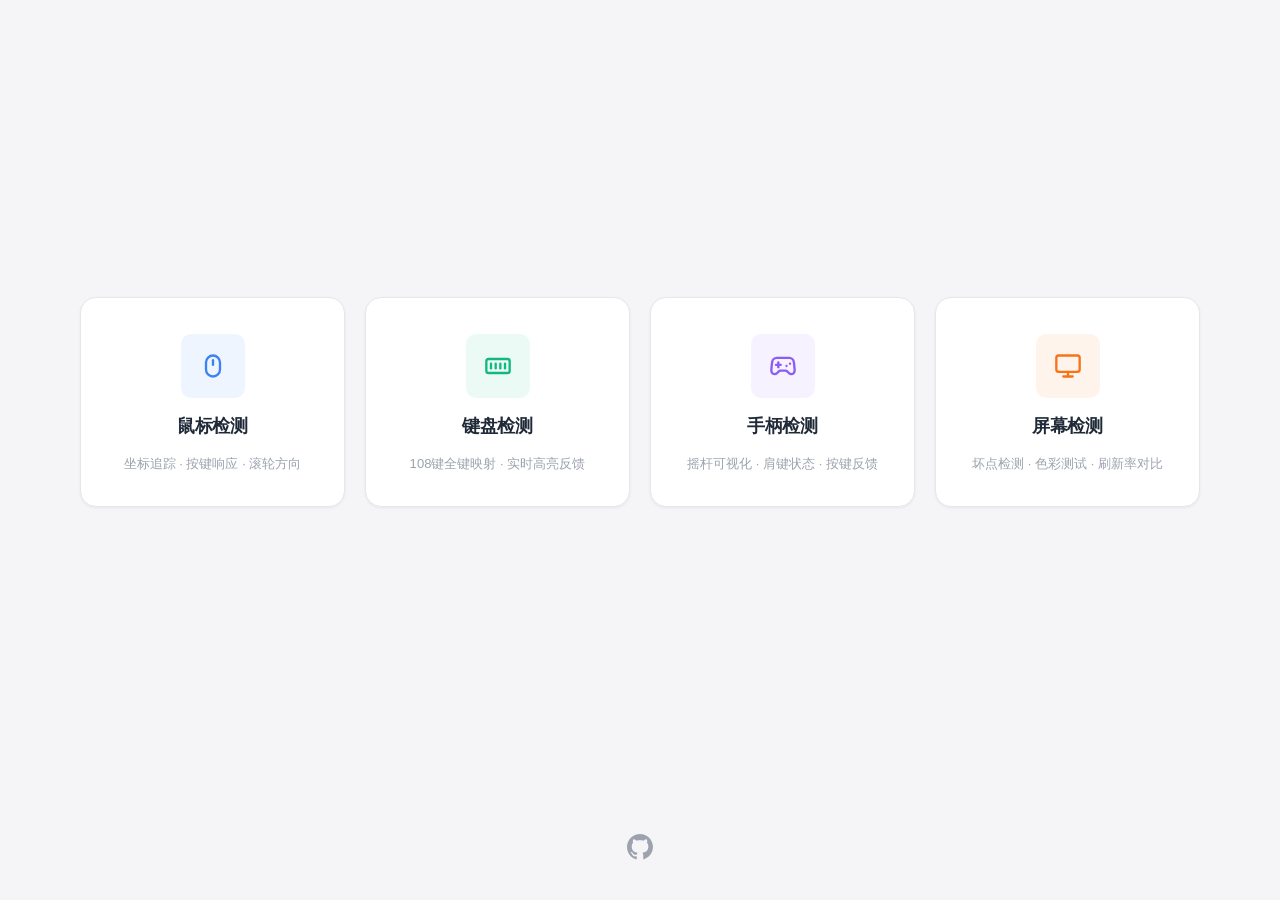
==== index.html @ c533ea82 "Rename monitoring-station.html to index.html" ====
<!DOCTYPE html>
<html lang="zh-CN">
<head>
<meta charset="UTF-8">
<meta name="viewport" content="width=device-width, initial-scale=1.0">
<title>硬件监测</title>
<style>
/* ================================================================
   CSS 变量 — 白色简约（默认）/ 暗色（夜间自动切换）
   ================================================================ */
:root {
  --bg:            #f5f5f7;
  --bg-elevated:   #ffffff;
  --bg-card:       #ffffff;
  --bg-hover:      #f0f0f3;
  --bg-input:      #f8f9fa;
  --border:        #e5e7eb;
  --border-light:  #e5e7eb;
  --text:          #1f2937;
  --text-secondary:#6b7280;
  --text-muted:    #9ca3af;
  --accent:        #3b82f6;
  --accent-hover:  #2563eb;
  --accent-subtle: rgba(59,130,246,0.08);
  --green:         #10b981;
  --green-subtle:  rgba(16,185,129,0.08);
  --red:           #ef4444;
  --red-subtle:    rgba(239,68,68,0.08);
  --yellow:        #f59e0b;
  --yellow-subtle: rgba(245,158,11,0.08);
  --orange:        #f97316;
  --orange-subtle: rgba(249,115,22,0.08);
  --purple:        #8b5cf6;
  --purple-subtle: rgba(139,92,246,0.08);
  --cyan:          #06b6d4;
  --cyan-subtle:   rgba(6,182,212,0.08);
  --shadow-sm:     0 1px 3px rgba(0,0,0,.06);
  --shadow:        0 4px 24px rgba(0,0,0,.06);
  --shadow-lg:     0 12px 40px rgba(0,0,0,.08);
  --radius:        16px;
  --radius-sm:     10px;
  --radius-xs:     6px;
  --transition:    0.2s cubic-bezier(0.4,0,0.2,1);
  --max-w:         1120px;
}

/* 夜间自动切换 */
@media (prefers-color-scheme: dark) {
  :root {
    --bg:            #0f1117;
    --bg-elevated:   #1a1d27;
    --bg-card:       #1e2130;
    --bg-hover:      #252a38;
    --bg-input:      #161822;
    --border:        #2a2d3a;
    --border-light:  #353849;
    --text:          #e8eaed;
    --text-secondary:#9aa0b0;
    --text-muted:    #6b7084;
    --accent:        #6c8cff;
    --accent-hover:  #8ba3ff;
    --accent-subtle: rgba(108,140,255,0.12);
    --green:         #34d399;
    --green-subtle:  rgba(52,211,153,0.12);
    --red:           #f87171;
    --red-subtle:    rgba(248,113,113,0.12);
    --yellow:        #fbbf24;
    --yellow-subtle: rgba(251,191,36,0.12);
    --orange:        #fb923c;
    --orange-subtle: rgba(251,146,60,0.12);
    --purple:        #a78bfa;
    --purple-subtle: rgba(167,139,250,0.12);
    --cyan:          #22d3ee;
    --cyan-subtle:   rgba(34,211,238,0.12);
    --shadow-sm:     0 1px 3px rgba(0,0,0,.3);
    --shadow:        0 4px 24px rgba(0,0,0,.4);
    --shadow-lg:     0 12px 40px rgba(0,0,0,.5);
  }
}

/* ================================================================
   基础重置
   ================================================================ */
*,*::before,*::after{box-sizing:border-box;margin:0;padding:0}
html{font-size:16px;-webkit-font-smoothing:antialiased}
body{
  font-family:-apple-system,BlinkMacSystemFont,"Segoe UI","PingFang SC","Microsoft YaHei","Helvetica Neue",sans-serif;
  background:var(--bg);color:var(--text);min-height:100vh;line-height:1.6;
}
body.no-scroll{overflow:hidden}

/* ================================================================
   页面容器
   ================================================================ */
.page{display:none;min-height:100vh;animation:fadeSlideIn .35s ease}
.page.active{display:flex;flex-direction:column}
@keyframes fadeSlideIn{from{opacity:0;transform:translateY(12px)}to{opacity:1;transform:translateY(0)}}
@keyframes pulse{0%,100%{opacity:1}50%{opacity:.5}}
@keyframes keyGlow{
  0%,100%{box-shadow:0 0 6px var(--accent-subtle),0 0 16px rgba(59,130,246,.15)}
  50%{box-shadow:0 0 12px var(--accent),0 0 28px rgba(59,130,246,.3)}
}

/* ================================================================
   导航栏
   ================================================================ */
.nav-bar{
  display:flex;align-items:center;gap:14px;padding:14px 24px;
  border-bottom:1px solid var(--border);background:var(--bg-elevated);
  position:sticky;top:0;z-index:100;backdrop-filter:blur(12px);
}
.nav-bar .back-btn{
  display:flex;align-items:center;gap:6px;
  background:var(--bg-input);color:var(--text-secondary);
  border:1px solid var(--border);padding:7px 14px;border-radius:var(--radius-xs);
  cursor:pointer;font-size:.84rem;transition:all var(--transition);font-family:inherit;
}
.nav-bar .back-btn:hover{background:var(--bg-hover);color:var(--text);border-color:var(--text-muted)}
.nav-bar .back-btn svg{width:16px;height:16px}
.nav-bar .page-title{font-size:1.05rem;font-weight:600;color:var(--text)}
.nav-bar .nav-status{margin-left:auto;font-size:.78rem;color:var(--text-muted);display:flex;align-items:center;gap:8px}
.nav-bar .status-dot{width:7px;height:7px;border-radius:50%;background:var(--green)}
.nav-bar .status-dot.idle{background:var(--text-muted)}
.nav-bar .status-dot.active-dot{background:var(--green);animation:pulse 1.5s infinite}

/* ================================================================
   主页 — 极简卡片网格
   ================================================================ */
.home-container{
  flex:1;display:flex;align-items:center;justify-content:center;
  padding:48px 24px;
}
.card-grid{
  display:grid;grid-template-columns:repeat(auto-fit,minmax(240px,1fr));
  gap:20px;width:100%;max-width:var(--max-w);
}
.detection-card{
  display:flex;flex-direction:column;align-items:center;gap:16px;
  background:var(--bg-card);border:1px solid var(--border);
  border-radius:var(--radius);padding:36px 28px 32px;cursor:pointer;
  transition:all var(--transition);text-align:center;
  color:var(--text);font-family:inherit;
  box-shadow:var(--shadow-sm);
}
.detection-card:hover{
  background:var(--bg-hover);border-color:var(--text-muted);
  transform:translateY(-4px);box-shadow:var(--shadow-lg);
}
.detection-card .card-icon-wrap{
  width:64px;height:64px;border-radius:var(--radius-sm);
  display:flex;align-items:center;justify-content:center;
  transition:transform var(--transition);
}
.detection-card:hover .card-icon-wrap{transform:scale(1.06)}
.card-icon-wrap.mouse{background:var(--accent-subtle);color:var(--accent)}
.card-icon-wrap.keyboard{background:var(--green-subtle);color:var(--green)}
.card-icon-wrap.gamepad{background:var(--purple-subtle);color:var(--purple)}
.card-icon-wrap.screen{background:var(--orange-subtle);color:var(--orange)}
.card-icon-wrap svg{width:28px;height:28px}
.detection-card .card-title{font-size:1.1rem;font-weight:650;letter-spacing:-.3px}
.detection-card .card-desc{font-size:.82rem;color:var(--text-muted);line-height:1.5;max-width:200px}

/* ================================================================
   子页面通用
   ================================================================ */
.sub-content{flex:1;padding:32px 24px;max-width:var(--max-w);margin:0 auto;width:100%}
.section-title{
  font-size:.78rem;font-weight:650;text-transform:uppercase;letter-spacing:1.2px;
  color:var(--text-muted);margin-bottom:14px;
}

/* 面板 */
.panel-grid{display:grid;grid-template-columns:repeat(auto-fit,minmax(280px,1fr));gap:16px;margin-bottom:20px}
.panel{
  background:var(--bg-card);border:1px solid var(--border);
  border-radius:var(--radius);padding:20px 22px;
  box-shadow:var(--shadow-sm);
}
.panel h3{font-size:.84rem;font-weight:600;color:var(--text-secondary);margin-bottom:12px}
.panel .metric{display:flex;justify-content:space-between;align-items:center;padding:7px 0;border-bottom:1px solid var(--border)}
.panel .metric:last-child{border-bottom:none}
.panel .metric-label{font-size:.8rem;color:var(--text-muted)}
.panel .metric-value{font-size:.88rem;font-weight:600;font-variant-numeric:tabular-nums;color:var(--text)}

/* 指示灯 */
.indicator-row{display:flex;gap:8px;flex-wrap:wrap}
.indicator{
  display:flex;align-items:center;gap:8px;padding:9px 14px;border-radius:var(--radius-xs);
  background:var(--bg-input);border:1px solid var(--border);
  font-size:.8rem;color:var(--text-muted);transition:all var(--transition);min-width:90px;
}
.indicator.active{border-color:var(--green);color:var(--green);background:var(--green-subtle)}
.indicator .indicator-dot{width:8px;height:8px;border-radius:50%;background:var(--text-muted);transition:background var(--transition)}
.indicator.active .indicator-dot{background:var(--green)}

/* ================================================================
   鼠标检测
   ================================================================ */
.mouse-track-zone{
  position:relative;width:100%;height:300px;background:var(--bg-input);
  border:2px dashed var(--border);border-radius:var(--radius);overflow:hidden;
  margin-bottom:20px;cursor:crosshair;
}
.mouse-track-zone .crosshair-h{position:absolute;left:0;right:0;height:1px;background:rgba(59,130,246,.4);pointer-events:none}
.mouse-track-zone .crosshair-v{position:absolute;top:0;bottom:0;width:1px;background:rgba(59,130,246,.4);pointer-events:none}
.mouse-track-zone .coord-tip{
  position:absolute;pointer-events:none;background:var(--bg-card);
  border:1px solid var(--border);border-radius:var(--radius-xs);
  padding:4px 10px;font-size:.74rem;color:var(--text-secondary);
  transform:translate(12px,12px);white-space:nowrap;
}
.mouse-track-zone .track-hint{
  position:absolute;top:50%;left:50%;transform:translate(-50%,-50%);
  color:var(--text-muted);font-size:.85rem;pointer-events:none;
}
.click-ripple{
  position:absolute;pointer-events:none;width:20px;height:20px;border-radius:50%;
  border:2px solid var(--accent);transform:translate(-50%,-50%);
  animation:rippleOut .6s ease-out forwards;
}
@keyframes rippleOut{to{width:80px;height:80px;opacity:0}}

/* ================================================================
   键盘检测 — 108 键全键盘（三区布局）
   ================================================================ */
.keyboard-wrap{
  background:var(--bg-card);border:1px solid var(--border);border-radius:var(--radius);
  padding:16px 14px 18px;overflow-x:auto;
  box-shadow:var(--shadow-sm);
}
/* 功能键行（横跨全部区域） */
.kb-func-row{display:flex;gap:10px;margin-bottom:6px;justify-content:center}
.kb-func-main{display:flex;gap:4px}
.kb-func-nav{display:flex;gap:4px}
/* 主体三区 */
.kb-body{display:flex;gap:10px;justify-content:center;align-items:flex-start;flex-wrap:nowrap}
.kb-main{display:flex;flex-direction:column;gap:4px}
.kb-nav{display:flex;flex-direction:column;gap:4px}
.kb-nav-row{display:flex;gap:4px}
.kb-numpad{display:grid;grid-template-columns:repeat(4,38px);grid-template-rows:repeat(5,38px);gap:4px}
/* 按键 */
.key-row{display:flex;gap:4px;flex-wrap:nowrap}
.key-key{
  height:38px;min-width:38px;padding:0 3px;
  display:flex;align-items:center;justify-content:center;
  background:var(--bg-input);border:1px solid var(--border);
  border-radius:5px;font-size:.68rem;color:var(--text-secondary);
  font-family:"SF Mono","Consolas","Menlo",monospace;
  transition:all .06s ease;user-select:none;flex-shrink:0;white-space:nowrap;
}
.kb-numpad .key-key{width:38px;min-width:38px}
.key-key.pressed{
  background:var(--accent);color:#fff;border-color:var(--accent-hover);
  transform:scale(.92);z-index:2;position:relative;
  animation:keyGlow .6s ease-in-out infinite;
}
.key-key.w15{min-width:55px}.key-key.w175{min-width:70px}
.key-key.w2{min-width:80px}.key-key.w225{min-width:90px}
.key-key.w275{min-width:110px}.key-key.w6{min-width:240px}.key-key.w625{min-width:250px}
.key-key.fn-key{opacity:.7;font-size:.62rem}
.key-key.spacer{background:transparent;border:none;min-width:24px}
.key-gap{width:24px;flex-shrink:0}

.key-info-panel{display:flex;gap:20px;flex-wrap:wrap;margin-top:16px}
.key-history{
  flex:1;min-width:280px;max-height:200px;overflow-y:auto;
  background:var(--bg-card);border:1px solid var(--border);
  border-radius:var(--radius);padding:12px 16px;box-shadow:var(--shadow-sm);
}
.key-history-item{display:flex;gap:14px;padding:4px 0;font-size:.76rem;font-family:"SF Mono","Consolas",monospace;border-bottom:1px solid var(--border)}
.key-history-item .kh-key{color:var(--accent);min-width:50px;font-weight:600}
.key-history-item .kh-code{color:var(--text-muted);min-width:90px}
.key-history-item .kh-event{min-width:30px;font-weight:600}
.key-history-item .kh-event.down-kh{color:var(--green)}
.key-history-item .kh-event.up-kh{color:var(--red)}
.key-history-empty{color:var(--text-muted);font-size:.8rem;padding:8px 0}

/* ================================================================
   手柄检测
   ================================================================ */
.gamepad-visual-wrap{
  position:relative;width:100%;max-width:560px;margin:0 auto;padding:10px 0;
}
.gamepad-visual-wrap svg{width:100%;height:auto;display:block}
.joystick-line{stroke-linecap:round;transition:all .03s linear}

.shoulder-rect{
  rx:6;transition:all .08s ease;
}
.gamepad-btn-grid{
  display:grid;grid-template-columns:repeat(4,1fr);gap:8px;max-width:420px;
}
.gbtn{
  display:flex;flex-direction:column;align-items:center;gap:4px;
  padding:9px 6px;background:var(--bg-input);border:1px solid var(--border);
  border-radius:var(--radius-xs);font-size:.7rem;color:var(--text-muted);
  transition:all var(--transition);
}
.gbtn.pressed{border-color:var(--accent);color:var(--accent);background:var(--accent-subtle)}
.gbtn .gbtn-val{font-size:.66rem;font-family:monospace;color:var(--text-secondary)}
.axis-bar{height:5px;background:var(--border);border-radius:3px;overflow:hidden;margin-top:4px}
.axis-fill{height:100%;background:var(--accent);border-radius:3px;transition:width .05s linear}

/* ================================================================
   屏幕检测
   ================================================================ */
.color-test-area{
  width:100%;height:260px;border-radius:var(--radius);border:1px solid var(--border);
  cursor:pointer;display:flex;align-items:center;justify-content:center;
  font-size:.95rem;color:rgba(128,128,128,.5);font-weight:600;
  transition:background-color .3s ease;margin-bottom:14px;
}
.color-palette{display:flex;gap:8px;flex-wrap:wrap;margin-bottom:20px}
.color-swatch{
  width:44px;height:44px;border-radius:var(--radius-xs);border:2px solid transparent;
  cursor:pointer;transition:all var(--transition);
}
.color-swatch:hover{border-color:var(--text);transform:scale(1.12)}
.color-swatch.active{border-color:var(--accent);box-shadow:0 0 14px rgba(59,130,246,.3)}

.screen-actions{display:flex;gap:10px;flex-wrap:wrap;margin-bottom:20px}
.btn{
  display:inline-flex;align-items:center;gap:6px;padding:9px 18px;
  border-radius:var(--radius-xs);font-size:.84rem;font-weight:500;cursor:pointer;
  border:1px solid var(--border);background:var(--bg-card);color:var(--text-secondary);
  transition:all var(--transition);font-family:inherit;box-shadow:var(--shadow-sm);
}
.btn:hover{background:var(--bg-hover);color:var(--text);border-color:var(--text-muted)}
.btn.primary{background:var(--accent);color:#fff;border-color:var(--accent)}
.btn.primary:hover{background:var(--accent-hover);border-color:var(--accent-hover)}

/* 全屏颜色测试遮罩 */
.fullscreen-overlay{
  display:none;position:fixed;inset:0;z-index:9999;cursor:pointer;
  transition:background-color .3s ease;
}
.fullscreen-overlay.show{display:block}
.fullscreen-overlay .fs-hint{
  position:absolute;bottom:60px;left:50%;transform:translateX(-50%);
  color:rgba(255,255,255,.45);font-size:.85rem;text-align:center;pointer-events:none;
}
.fullscreen-overlay .fs-close{
  position:absolute;top:20px;right:20px;background:rgba(255,255,255,.1);
  border:none;color:rgba(255,255,255,.6);padding:8px 16px;
  border-radius:var(--radius-xs);cursor:pointer;font-size:.82rem;transition:all var(--transition);font-family:inherit;
}
.fullscreen-overlay .fs-close:hover{background:rgba(255,255,255,.2);color:rgba(255,255,255,.9)}

/* 刷新率对比动画 — testufo 风格 */
.refresh-grid{display:grid;grid-template-columns:repeat(auto-fit,minmax(300px,1fr));gap:16px;margin-bottom:20px}
.refresh-card{
  background:var(--bg-card);border:1px solid var(--border);
  border-radius:var(--radius);overflow:hidden;box-shadow:var(--shadow-sm);
}
.refresh-card .rc-header{
  padding:11px 16px;font-size:.8rem;font-weight:600;color:var(--text-secondary);
  border-bottom:1px solid var(--border);display:flex;justify-content:space-between;align-items:center;
}
.refresh-card .rc-badge{font-size:.68rem;padding:2px 8px;border-radius:99px;font-weight:500}
.rc-badge.bad{background:var(--red-subtle);color:var(--red)}
.rc-badge.ok{background:var(--yellow-subtle);color:var(--yellow)}
.rc-badge.good{background:var(--green-subtle);color:var(--green)}
.refresh-card canvas{display:block;width:100%;height:180px;background:#1a1a2e}

/* 主页页脚 */
.home-footer{
  padding:24px 24px 32px;text-align:center;
}
.github-link{
  display:inline-flex;align-items:center;justify-content:center;
  width:40px;height:40px;border-radius:50%;
  color:var(--text-muted);transition:all var(--transition);
  text-decoration:none;
}
.github-link:hover{color:var(--text);transform:scale(1.1)}
.github-link svg{width:26px;height:26px}

/* ================================================================
   响应式
   ================================================================ */
@media(max-width:900px){
  .card-grid{grid-template-columns:repeat(2,1fr);gap:14px}
  .detection-card{padding:28px 20px 24px}
  .key-key{height:32px;min-width:30px;font-size:.6rem;padding:0 2px}
  .key-key.w15{min-width:42px}.key-key.w175{min-width:52px}
  .key-key.w2{min-width:60px}.key-key.w225{min-width:68px}
  .key-key.w275{min-width:80px}.key-key.w6{min-width:160px}.key-key.w625{min-width:168px}
  .keyboard-wrap{padding:10px 6px}
  .kb-numpad{grid-template-columns:repeat(4,30px);grid-template-rows:repeat(5,32px)}
  .kb-numpad .key-key{width:30px;min-width:30px;height:32px}
  .kb-body{gap:6px}.kb-func-row{gap:6px}
}
@media(max-width:600px){
  .card-grid{grid-template-columns:1fr;max-width:360px}
  .home-container{padding:32px 16px}
  .nav-bar{padding:10px 14px}
  .sub-content{padding:20px 14px}
  .panel-grid{grid-template-columns:1fr}
  .mouse-track-zone{height:200px}
  .color-test-area{height:180px}
  .key-key{height:28px;min-width:26px;font-size:.55rem}
  .key-key.w6{min-width:120px}.key-key.w275{min-width:60px}.key-key.w625{min-width:126px}
  .key-gap{width:12px}
  .kb-numpad{grid-template-columns:repeat(4,26px);grid-template-rows:repeat(5,28px)}
  .kb-numpad .key-key{width:26px;min-width:26px;height:28px}
  .gamepad-btn-grid{grid-template-columns:repeat(3,1fr)}
  .refresh-grid{grid-template-columns:1fr}
  .indicator-row{flex-direction:column}
  .screen-actions{flex-direction:column}
  .btn{justify-content:center}
}
</style>
</head>
<body>

<!-- ==================== 主页 ==================== -->
<div id="home-page" class="page active">
  <div class="home-container">
    <div class="card-grid">
      <button class="detection-card" onclick="navigateTo('mouse')">
        <div class="card-icon-wrap mouse">
          <svg viewBox="0 0 24 24" fill="none" stroke="currentColor" stroke-width="2" stroke-linecap="round" stroke-linejoin="round">
            <rect x="6" y="3" width="12" height="18" rx="6"/><line x1="12" y1="7" x2="12" y2="11"/>
          </svg>
        </div>
        <div class="card-title">鼠标检测</div>
        <div class="card-desc">坐标追踪 · 按键响应 · 滚轮方向</div>
      </button>

      <button class="detection-card" onclick="navigateTo('keyboard')">
        <div class="card-icon-wrap keyboard">
          <svg viewBox="0 0 24 24" fill="none" stroke="currentColor" stroke-width="2" stroke-linecap="round" stroke-linejoin="round">
            <rect x="2" y="6" width="20" height="12" rx="2"/>
            <line x1="6" y1="10" x2="6" y2="14"/><line x1="10" y1="10" x2="10" y2="14"/>
            <line x1="14" y1="10" x2="14" y2="14"/><line x1="18" y1="10" x2="18" y2="14"/>
          </svg>
        </div>
        <div class="card-title">键盘检测</div>
        <div class="card-desc">108键全键映射 · 实时高亮反馈</div>
      </button>

      <button class="detection-card" onclick="navigateTo('gamepad')">
        <div class="card-icon-wrap gamepad">
          <svg viewBox="0 0 24 24" fill="none" stroke="currentColor" stroke-width="2" stroke-linecap="round" stroke-linejoin="round">
            <line x1="6" y1="11" x2="10" y2="11"/><line x1="8" y1="9" x2="8" y2="13"/>
            <line x1="15" y1="12" x2="15.01" y2="12"/><line x1="18" y1="10" x2="18.01" y2="10"/>
            <path d="M17.32 5H6.68a4 4 0 0 0-3.978 3.59c-.006.052-.01.101-.017.152C2.604 9.416 2 14.456 2 16a3 3 0 0 0 3 3c1 0 1.5-.5 2-1l1.414-1.414A2 2 0 0 1 9.828 16h4.344a2 2 0 0 1 1.414.586L17 18c.5.5 1 1 2 1a3 3 0 0 0 3-3c0-1.545-.604-6.584-.685-7.258-.007-.05-.011-.1-.017-.151A4 4 0 0 0 17.32 5z"/>
          </svg>
        </div>
        <div class="card-title">手柄检测</div>
        <div class="card-desc">摇杆可视化 · 肩键状态 · 按键反馈</div>
      </button>

      <button class="detection-card" onclick="navigateTo('screen')">
        <div class="card-icon-wrap screen">
          <svg viewBox="0 0 24 24" fill="none" stroke="currentColor" stroke-width="2" stroke-linecap="round" stroke-linejoin="round">
            <rect x="2" y="3" width="20" height="14" rx="2"/><line x1="8" y1="21" x2="16" y2="21"/><line x1="12" y1="17" x2="12" y2="21"/>
          </svg>
        </div>
        <div class="card-title">屏幕检测</div>
        <div class="card-desc">坏点检测 · 色彩测试 · 刷新率对比</div>
      </button>
    </div>
  </div>
  <footer class="home-footer">
    <a href="https://github.com/Vevolat/Hardware-Check" target="_blank" rel="noopener" class="github-link" aria-label="GitHub Repository">
      <svg viewBox="0 0 16 16" fill="currentColor" aria-hidden="true">
        <path d="M8 0C3.58 0 0 3.58 0 8c0 3.54 2.29 6.53 5.47 7.59.4.07.55-.17.55-.38 0-.19-.01-.82-.01-1.49-2.01.37-2.53-.49-2.69-.94-.09-.23-.48-.94-.82-1.13-.28-.15-.68-.52-.01-.53.63-.01 1.08.58 1.23.82.72 1.21 1.87.87 2.33.66.07-.52.28-.87.51-1.07-1.78-.2-3.64-.89-3.64-3.95 0-.87.31-1.59.82-2.15-.08-.2-.36-1.02.08-2.12 0 0 .67-.21 2.2.82.64-.18 1.32-.27 2-.27.68 0 1.36.09 2 .27 1.53-1.04 2.2-.82 2.2-.82.44 1.1.16 1.92.08 2.12.51.56.82 1.27.82 2.15 0 3.07-1.87 3.75-3.65 3.95.29.25.54.73.54 1.48 0 1.07-.01 1.93-.01 2.2 0 .21.15.46.55.38A8.012 8.012 0 0 0 16 8c0-4.42-3.58-8-8-8z"/>
      </svg>
    </a>
  </footer>
</div>

<!-- ==================== 鼠标检测 ==================== -->
<div id="mouse-page" class="page">
  <div class="nav-bar">
    <button class="back-btn" onclick="navigateTo('home')">
      <svg viewBox="0 0 24 24" fill="none" stroke="currentColor" stroke-width="2" stroke-linecap="round" stroke-linejoin="round"><path d="M19 12H5M12 19l-7-7 7-7"/></svg>
      返回
    </button>
    <span class="page-title">鼠标检测</span>
    <span class="nav-status"><span class="status-dot" id="mouse-status-dot"></span><span id="mouse-status-text">监测中</span></span>
  </div>
  <div class="sub-content">
    <p class="section-title">移动追踪</p>
    <div class="mouse-track-zone" id="mouse-track-zone">
      <div class="crosshair-h" id="crosshair-h"></div>
      <div class="crosshair-v" id="crosshair-v"></div>
      <div class="coord-tip" id="coord-tip">X: 0, Y: 0</div>
      <div class="track-hint">在此区域内移动鼠标</div>
    </div>
    <div class="panel-grid">
      <div class="panel">
        <h3>坐标信息</h3>
        <div class="metric"><span class="metric-label">页面 X</span><span class="metric-value" id="m-page-x">0</span></div>
        <div class="metric"><span class="metric-label">页面 Y</span><span class="metric-value" id="m-page-y">0</span></div>
        <div class="metric"><span class="metric-label">视口 X</span><span class="metric-value" id="m-client-x">0</span></div>
        <div class="metric"><span class="metric-label">视口 Y</span><span class="metric-value" id="m-client-y">0</span></div>
      </div>
      <div class="panel">
        <h3>按键状态</h3>
        <div class="indicator-row">
          <div class="indicator" id="ind-left"><span class="indicator-dot"></span>左键</div>
          <div class="indicator" id="ind-middle"><span class="indicator-dot"></span>中键</div>
          <div class="indicator" id="ind-right"><span class="indicator-dot"></span>右键</div>
        </div>
      </div>
      <div class="panel">
        <h3>滚轮与统计</h3>
        <div class="metric"><span class="metric-label">滚轮方向</span><span class="metric-value" id="m-scroll-dir">—</span></div>
        <div class="metric"><span class="metric-label">滚轮增量</span><span class="metric-value" id="m-scroll-delta">0</span></div>
        <div class="metric"><span class="metric-label">点击计数</span><span class="metric-value" id="m-click-count">0</span></div>
        <div class="metric"><span class="metric-label">移动事件</span><span class="metric-value" id="m-move-count">0</span></div>
      </div>
    </div>
  </div>
</div>

<!-- ==================== 键盘检测 ==================== -->
<div id="keyboard-page" class="page">
  <div class="nav-bar">
    <button class="back-btn" onclick="navigateTo('home')">
      <svg viewBox="0 0 24 24" fill="none" stroke="currentColor" stroke-width="2" stroke-linecap="round" stroke-linejoin="round"><path d="M19 12H5M12 19l-7-7 7-7"/></svg>
      返回
    </button>
    <span class="page-title">键盘检测</span>
    <span class="nav-status"><span class="status-dot" id="kb-status-dot"></span><span id="kb-status-text">监测中</span></span>
  </div>
  <div class="sub-content">
    <p class="section-title">当前按键</p>
    <div class="panel" style="margin-bottom:14px">
      <div class="indicator-row" id="kb-active-keys">
        <span style="color:var(--text-muted);font-size:.8rem">等待按键...</span>
      </div>
    </div>

    <div class="panel-grid">
      <div class="panel">
        <h3>按键详情</h3>
        <div class="metric"><span class="metric-label">按键 (key)</span><span class="metric-value" id="kb-last-key">—</span></div>
        <div class="metric"><span class="metric-label">代码 (code)</span><span class="metric-value" id="kb-last-code">—</span></div>
        <div class="metric"><span class="metric-label">键码 (keyCode)</span><span class="metric-value" id="kb-last-keycode">—</span></div>
        <div class="metric"><span class="metric-label">修饰键</span><span class="metric-value" id="kb-modifiers">—</span></div>
      </div>
    </div>

    <p class="section-title">108 键全键盘布局</p>
    <div class="keyboard-wrap" id="kb-layout"></div>

    <div class="key-info-panel">
      <div class="key-history" id="kb-history">
        <div class="key-history-empty">按下任意键开始记录...</div>
      </div>
    </div>
  </div>
</div>

<!-- ==================== 手柄检测 ==================== -->
<div id="gamepad-page" class="page">
  <div class="nav-bar">
    <button class="back-btn" onclick="navigateTo('home')">
      <svg viewBox="0 0 24 24" fill="none" stroke="currentColor" stroke-width="2" stroke-linecap="round" stroke-linejoin="round"><path d="M19 12H5M12 19l-7-7 7-7"/></svg>
      返回
    </button>
    <span class="page-title">手柄检测</span>
    <span class="nav-status"><span class="status-dot" id="gp-status-dot"></span><span id="gp-status-text">监测中</span></span>
  </div>
  <div class="sub-content">
    <div class="panel-grid" id="gp-connection-panel">
      <div class="panel" style="grid-column:1/-1">
        <div style="text-align:center;padding:16px" id="gp-connection-status">
          <span style="color:var(--text-muted)">正在检测手柄连接...</span>
        </div>
      </div>
    </div>

    <div id="gp-visual-panel" style="display:none">
      <p class="section-title">摇杆 & 肩键可视化</p>
      <div class="panel" style="margin-bottom:16px">
        <div class="gamepad-visual-wrap" id="gp-visual"></div>
      </div>
    </div>

    <div class="panel-grid" id="gp-axes-panel" style="display:none">
      <div class="panel">
        <h3>摇杆轴值</h3><div id="gp-axes"></div>
      </div>
      <div class="panel">
        <h3>全部按钮</h3><div class="gamepad-btn-grid" id="gp-buttons"></div>
      </div>
    </div>
  </div>
</div>

<!-- ==================== 屏幕检测 ==================== -->
<div id="screen-page" class="page">
  <div class="nav-bar">
    <button class="back-btn" onclick="exitFullscreenColorTest();navigateTo('home')">
      <svg viewBox="0 0 24 24" fill="none" stroke="currentColor" stroke-width="2" stroke-linecap="round" stroke-linejoin="round"><path d="M19 12H5M12 19l-7-7 7-7"/></svg>
      返回
    </button>
    <span class="page-title">屏幕检测</span>
    <span class="nav-status" id="screen-status">就绪</span>
  </div>
  <div class="sub-content">
    <p class="section-title">屏幕信息</p>
    <div class="panel-grid">
      <div class="panel">
        <div class="metric"><span class="metric-label">物理分辨率</span><span class="metric-value" id="sc-resolution">—</span></div>
        <div class="metric"><span class="metric-label">可用区域</span><span class="metric-value" id="sc-avail">—</span></div>
        <div class="metric"><span class="metric-label">设备像素比</span><span class="metric-value" id="sc-dpr">—</span></div>
        <div class="metric"><span class="metric-label">色彩深度</span><span class="metric-value" id="sc-color-depth">—</span></div>
        <div class="metric"><span class="metric-label">刷新率</span><span class="metric-value" id="sc-refresh-rate">检测中...</span></div>
      </div>
      <div class="panel">
        <div class="metric"><span class="metric-label">窗口尺寸</span><span class="metric-value" id="sc-window">—</span></div>
        <div class="metric"><span class="metric-label">屏幕方向</span><span class="metric-value" id="sc-orientation">—</span></div>
        <div class="metric"><span class="metric-label">触摸支持</span><span class="metric-value" id="sc-touch">—</span></div>
        <div class="metric"><span class="metric-label">像素比(物理:逻辑)</span><span class="metric-value" id="sc-pixel-ratio-desc">—</span></div>
      </div>
    </div>

    <p class="section-title">刷新率对比 — 移动条纹动画</p>
    <div class="refresh-grid" id="refresh-grid">
      <div class="refresh-card">
        <div class="rc-header"><span>30 fps</span></div>
        <canvas id="canvas-30hz"></canvas>
      </div>
      <div class="refresh-card">
        <div class="rc-header"><span>60 fps</span></div>
        <canvas id="canvas-60hz"></canvas>
      </div>
      <div class="refresh-card">
        <div class="rc-header"><span id="native-hz-label">本机刷新率</span></div>
        <canvas id="canvas-native"></canvas>
      </div>
    </div>

    <p class="section-title">纯色 / 坏点检测 <span style="font-weight:400;font-size:.73rem;color:var(--text-muted)">（点击进入全屏）</span></p>
    <div class="color-test-area" id="color-test-area" style="background:#000" onclick="goFullscreenColorTest()">
      点击进入全屏检测 · 或点击下方色块切换
    </div>
    <div class="color-palette" id="color-palette">
      <div class="color-swatch" style="background:#fff" data-color="#ffffff" onclick="event.stopPropagation();setColorTest('#ffffff')"></div>
      <div class="color-swatch" style="background:#000" data-color="#000000" onclick="event.stopPropagation();setColorTest('#000000')"></div>
      <div class="color-swatch" style="background:#f00" data-color="#ff0000" onclick="event.stopPropagation();setColorTest('#ff0000')"></div>
      <div class="color-swatch" style="background:#0f0" data-color="#00ff00" onclick="event.stopPropagation();setColorTest('#00ff00')"></div>
      <div class="color-swatch" style="background:#00f" data-color="#0000ff" onclick="event.stopPropagation();setColorTest('#0000ff')"></div>
      <div class="color-swatch" style="background:#ff0" data-color="#ffff00" onclick="event.stopPropagation();setColorTest('#ffff00')"></div>
      <div class="color-swatch" style="background:#0ff" data-color="#00ffff" onclick="event.stopPropagation();setColorTest('#00ffff')"></div>
      <div class="color-swatch" style="background:#f0f" data-color="#ff00ff" onclick="event.stopPropagation();setColorTest('#ff00ff')"></div>
      <div class="color-swatch" style="background:#888" data-color="#808080" onclick="event.stopPropagation();setColorTest('#808080')"></div>
    </div>

    <div class="screen-actions">
      <button class="btn primary" onclick="goFullscreenColorTest()">全屏纯色坏点检测</button>
      <button class="btn" onclick="startGradientTest()">渐变测试</button>
    </div>
  </div>

  <div class="fullscreen-overlay" id="fullscreen-overlay" onclick="cycleFullscreenColor()">
    <button class="fs-close" onclick="event.stopPropagation();exitFullscreenColorTest()">退出 Esc</button>
    <div class="fs-hint">点击切换颜色 · Esc 退出</div>
  </div>
</div>

<script>
// ================================================================
//  页面导航
// ================================================================
function navigateTo(page){
  document.querySelectorAll('.page').forEach(p=>p.classList.remove('active'));
  const t=document.getElementById(page+'-page');
  if(t)t.classList.add('active');
  stopAllDetectors();
  if(page==='mouse')startMouseDetector();
  else if(page==='keyboard')startKeyboardDetector();
  else if(page==='gamepad')startGamepadDetector();
  else if(page==='screen'){updateScreenInfo();detectRefreshRate();startRefreshAnims()}
  exitFullscreenColorTest();
}
function stopAllDetectors(){stopMouseDetector();stopKeyboardDetector();stopGamepadDetector();stopRefreshAnims()}

// ================================================================
//  鼠标检测
// ================================================================
let mouseState={pageX:0,pageY:0,clientX:0,clientY:0,left:!1,middle:!1,right:!1,scrollDelta:0,scrollDir:'—',clickCount:0,moveCount:0};

function handleMouseMove(e){
  mouseState.pageX=e.pageX;mouseState.pageY=e.pageY;
  mouseState.clientX=e.clientX;mouseState.clientY=e.clientY;
  mouseState.moveCount++;updateMouseUI();
  const z=document.getElementById('mouse-track-zone');
  if(z){const r=z.getBoundingClientRect(),rx=e.clientX-r.left,ry=e.clientY-r.top;
    if(rx>=0&&ry>=0&&rx<=r.width&&ry<=r.height){
      document.getElementById('crosshair-h').style.top=ry+'px';
      document.getElementById('crosshair-v').style.left=rx+'px';
      document.getElementById('coord-tip').style.left=rx+'px';
      document.getElementById('coord-tip').style.top=ry+'px';
      document.getElementById('coord-tip').textContent=`X: ${Math.round(rx)}, Y: ${Math.round(ry)}`;
      document.querySelector('.track-hint').style.display='none';
      document.getElementById('mouse-status-dot').className='status-dot active-dot';
      document.getElementById('mouse-status-text').textContent='活动';
    }
  }
}
function handleMouseDown(e){
  if(e.button===0){mouseState.left=!0;mouseState.clickCount++}
  else if(e.button===1)mouseState.middle=!0;
  else if(e.button===2)mouseState.right=!0;
  updateMouseUI();
  const z=document.getElementById('mouse-track-zone');
  if(z){const r=z.getBoundingClientRect(),rip=document.createElement('div');
    rip.className='click-ripple';rip.style.left=(e.clientX-r.left)+'px';rip.style.top=(e.clientY-r.top)+'px';
    z.appendChild(rip);setTimeout(()=>rip.remove(),600)}
}
function handleMouseUp(e){
  if(e.button===0)mouseState.left=!1;
  else if(e.button===1)mouseState.middle=!1;
  else if(e.button===2)mouseState.right=!1;
  updateMouseUI();
}
function handleWheel(e){mouseState.scrollDelta=e.deltaY;mouseState.scrollDir=e.deltaY>0?'↓ 向下':e.deltaY<0?'↑ 向上':'—';updateMouseUI()}
function updateMouseUI(){
  const g=id=>document.getElementById(id);
  if(!g('m-page-x'))return;
  g('m-page-x').textContent=mouseState.pageX;g('m-page-y').textContent=mouseState.pageY;
  g('m-client-x').textContent=mouseState.clientX;g('m-client-y').textContent=mouseState.clientY;
  g('m-scroll-dir').textContent=mouseState.scrollDir;g('m-scroll-delta').textContent=mouseState.scrollDelta;
  g('m-click-count').textContent=mouseState.clickCount;g('m-move-count').textContent=mouseState.moveCount;
  ['ind-left','ind-middle','ind-right'].forEach((id,i)=>{const el=g(id);if(!el)return;(i===0?mouseState.left:i===1?mouseState.middle:mouseState.right)?el.classList.add('active'):el.classList.remove('active')})
}
function startMouseDetector(){
  document.addEventListener('mousemove',handleMouseMove);document.addEventListener('mousedown',handleMouseDown);
  document.addEventListener('mouseup',handleMouseUp);document.addEventListener('wheel',handleWheel,{passive:!0});
  document.getElementById('mouse-status-dot').className='status-dot idle';document.getElementById('mouse-status-text').textContent='待机';
}
function stopMouseDetector(){
  document.removeEventListener('mousemove',handleMouseMove);document.removeEventListener('mousedown',handleMouseDown);
  document.removeEventListener('mouseup',handleMouseUp);document.removeEventListener('wheel',handleWheel);
}

// ================================================================
//  键盘检测 — 108 键全键盘（三区布局）
// ================================================================
const pressedKeyCodes=new Set();
const keyHistoryList=[];
const MAX_KH=60;

// 功能键行 (Esc + F1~F12)
const kbFuncRow=[
  {l:'Esc',c:'Escape',w:1},{l:'',c:'',w:0.5},
  {l:'F1',c:'F1',w:1},{l:'F2',c:'F2',w:1},{l:'F3',c:'F3',w:1},{l:'F4',c:'F4',w:1},
  {l:'',c:'',w:0.5},{l:'F5',c:'F5',w:1},{l:'F6',c:'F6',w:1},{l:'F7',c:'F7',w:1},{l:'F8',c:'F8',w:1},
  {l:'',c:'',w:0.5},{l:'F9',c:'F9',w:1},{l:'F10',c:'F10',w:1},{l:'F11',c:'F11',w:1},{l:'F12',c:'F12',w:1},
];
// 功能键行右侧导航区 (PrtSc ScrLk Pause)
const kbNavFunc=[
  {l:'PrtSc',c:'PrintScreen'},{l:'ScrLk',c:'ScrollLock'},{l:'Pause',c:'Pause'},
];
// 主键区 5 行
const kbMain=[
  [
    {l:'`',c:'Backquote'},{l:'1',c:'Digit1'},{l:'2',c:'Digit2'},{l:'3',c:'Digit3'},
    {l:'4',c:'Digit4'},{l:'5',c:'Digit5'},{l:'6',c:'Digit6'},{l:'7',c:'Digit7'},
    {l:'8',c:'Digit8'},{l:'9',c:'Digit9'},{l:'0',c:'Digit0'},{l:'-',c:'Minus'},
    {l:'=',c:'Equal'},{l:'Bksp',c:'Backspace',w:2},
  ],
  [
    {l:'Tab',c:'Tab',w:1.5},{l:'Q',c:'KeyQ'},{l:'W',c:'KeyW'},{l:'E',c:'KeyE'},
    {l:'R',c:'KeyR'},{l:'T',c:'KeyT'},{l:'Y',c:'KeyY'},{l:'U',c:'KeyU'},
    {l:'I',c:'KeyI'},{l:'O',c:'KeyO'},{l:'P',c:'KeyP'},{l:'[',c:'BracketLeft'},
    {l:']',c:'BracketRight'},{l:'\\',c:'Backslash',w:1.5},
  ],
  [
    {l:'Caps',c:'CapsLock',w:1.75},{l:'A',c:'KeyA'},{l:'S',c:'KeyS'},{l:'D',c:'KeyD'},
    {l:'F',c:'KeyF'},{l:'G',c:'KeyG'},{l:'H',c:'KeyH'},{l:'J',c:'KeyJ'},
    {l:'K',c:'KeyK'},{l:'L',c:'KeyL'},{l:';',c:'Semicolon'},{l:"'",c:'Quote'},
    {l:'Enter',c:'Enter',w:2.25},
  ],
  [
    {l:'Shift',c:'ShiftLeft',w:2.25},{l:'Z',c:'KeyZ'},{l:'X',c:'KeyX'},{l:'C',c:'KeyC'},
    {l:'V',c:'KeyV'},{l:'B',c:'KeyB'},{l:'N',c:'KeyN'},{l:'M',c:'KeyM'},
    {l:',',c:'Comma'},{l:'.',c:'Period'},{l:'/',c:'Slash'},{l:'Shift',c:'ShiftRight',w:2.75},
  ],
  [
    {l:'Ctrl',c:'ControlLeft',w:1.25},{l:'Win',c:'MetaLeft',w:1.25},{l:'Alt',c:'AltLeft',w:1.25},
    {l:'',c:'Space',w:6.25},
    {l:'Alt',c:'AltRight',w:1.25},{l:'Win',c:'MetaRight',w:1.25},{l:'Menu',c:'ContextMenu',w:1.25},{l:'Ctrl',c:'ControlRight',w:1.25},
  ],
];
// 导航区 5 行 (与主键区行对齐)
const kbNav=[
  [{l:'Ins',c:'Insert'},{l:'Home',c:'Home'},{l:'PgUp',c:'PageUp'}],
  [{l:'Del',c:'Delete'},{l:'End',c:'End'},{l:'PgDn',c:'PageDown'}],
  [{l:'',c:''},{l:'',c:''},{l:'',c:''}],
  [{l:'',c:''},{l:'↑',c:'ArrowUp'},{l:'',c:''}],
  [{l:'←',c:'ArrowLeft'},{l:'↓',c:'ArrowDown'},{l:'→',c:'ArrowRight'}],
];
// 小键盘区 (CSS grid，显式定位)
const kbNumpad=[
  {l:'NumLk',c:'NumLock',gr:'1',gc:'1'},
  {l:'/',c:'NumpadDivide',gr:'1',gc:'2'},
  {l:'*',c:'NumpadMultiply',gr:'1',gc:'3'},
  {l:'-',c:'NumpadSubtract',gr:'1',gc:'4'},
  {l:'7',c:'Numpad7',gr:'2',gc:'1'},
  {l:'8',c:'Numpad8',gr:'2',gc:'2'},
  {l:'9',c:'Numpad9',gr:'2',gc:'3'},
  {l:'+',c:'NumpadAdd',gr:'2/4',gc:'4'},
  {l:'4',c:'Numpad4',gr:'3',gc:'1'},
  {l:'5',c:'Numpad5',gr:'3',gc:'2'},
  {l:'6',c:'Numpad6',gr:'3',gc:'3'},
  {l:'1',c:'Numpad1',gr:'4',gc:'1'},
  {l:'2',c:'Numpad2',gr:'4',gc:'2'},
  {l:'3',c:'Numpad3',gr:'4',gc:'3'},
  {l:'Enter',c:'NumpadEnter',gr:'4/6',gc:'4'},
  {l:'0',c:'Numpad0',gr:'5',gc:'1/3'},
  {l:'.',c:'NumpadDecimal',gr:'5',gc:'3'},
];

let keyElMap={};

function getWClass(w){
  if(!w||w===1)return'';
  if(w>=6.25)return'w625';
  if(w>=6)return'w6';
  if(w>=2.75)return'w275';
  if(w>=2.25)return'w225';
  if(w>=2)return'w2';
  if(w>=1.75)return'w175';
  if(w>=1.5)return'w15';
  return'';
}

function buildKeyboardUI(){
  const container=document.getElementById('kb-layout');
  keyElMap={};
  var html='';

  // 功能键行
  html+='<div class="kb-func-row"><div class="kb-func-main">';
  kbFuncRow.forEach(function(k){
    if(!k.c){html+='<div class="key-key spacer" style="min-width:'+((k.w||0.5)*38)+'px"></div>';return}
    html+='<span class="key-key '+getWClass(k.w)+'" data-code="'+k.c+'">'+k.l+'</span>';
  });
  html+='</div><div class="kb-func-nav">';
  kbNavFunc.forEach(function(k){
    html+='<span class="key-key" data-code="'+k.c+'">'+k.l+'</span>';
  });
  html+='</div></div>';

  // 主体三区
  html+='<div class="kb-body">';

  // 主键区
  html+='<div class="kb-main">';
  kbMain.forEach(function(row){
    html+='<div class="key-row">';
    row.forEach(function(k){
      if(!k.c){html+='<div class="key-key spacer" style="min-width:'+((k.w||0.5)*38)+'px"></div>';return}
      html+='<span class="key-key '+getWClass(k.w)+'" data-code="'+k.c+'">'+k.l+'</span>';
    });
    html+='</div>';
  });
  html+='</div>';

  // 导航区
  html+='<div class="kb-nav">';
  kbNav.forEach(function(row){
    html+='<div class="kb-nav-row">';
    row.forEach(function(k){
      if(!k.c){html+='<div class="key-key spacer"></div>';return}
      html+='<span class="key-key" data-code="'+k.c+'">'+k.l+'</span>';
    });
    html+='</div>';
  });
  html+='</div>';

  // 小键盘区
  html+='<div class="kb-numpad">';
  kbNumpad.forEach(function(k){
    html+='<span class="key-key" data-code="'+k.c+'" style="grid-row:'+k.gr+';grid-column:'+k.gc+'">'+k.l+'</span>';
  });
  html+='</div>';

  html+='</div>';
  container.innerHTML=html;
  container.querySelectorAll('.key-key[data-code]').forEach(function(el){keyElMap[el.dataset.code]=el});
}

function handleKeyDown_kb(e){
  if(e.key==='Escape'&&document.getElementById('fullscreen-overlay').classList.contains('show')){
    e.preventDefault();e.stopPropagation();exitFullscreenColorTest();return;
  }
  e.preventDefault();
  var code=e.code;
  if(pressedKeyCodes.has(code))return;
  pressedKeyCodes.add(code);

  var mods=[];
  if(e.ctrlKey)mods.push('Ctrl');if(e.altKey)mods.push('Alt');
  if(e.shiftKey)mods.push('Shift');if(e.metaKey)mods.push('Meta');

  document.getElementById('kb-last-key').textContent=e.key||'(空)';
  document.getElementById('kb-last-code').textContent=code;
  document.getElementById('kb-last-keycode').textContent=e.keyCode;
  document.getElementById('kb-modifiers').textContent=mods.join('+')||'无';

  keyHistoryList.unshift({key:e.key||code,code:code,event:'down',time:Date.now()});
  if(keyHistoryList.length>MAX_KH)keyHistoryList.pop();

  highlightKeyboardKey(code,true); // 持续高亮
  updateActiveKeys();
  updateKeyHistory();
  document.getElementById('kb-status-dot').className='status-dot active-dot';
  document.getElementById('kb-status-text').textContent='按键中';
}

function handleKeyUp_kb(e){
  if(document.getElementById('fullscreen-overlay').classList.contains('show'))return;
  e.preventDefault();
  var code=e.code;
  pressedKeyCodes.delete(code);

  keyHistoryList.unshift({key:e.key||code,code:code,event:'up',time:Date.now()});
  if(keyHistoryList.length>MAX_KH)keyHistoryList.pop();

  // 不移除高亮 — 持续高亮直到刷新
  updateActiveKeys();
  updateKeyHistory();
  if(pressedKeyCodes.size===0){
    document.getElementById('kb-status-dot').className='status-dot idle';
    document.getElementById('kb-status-text').textContent='待机';
  }
}

function highlightKeyboardKey(code,pressed){
  var el=keyElMap[code];
  if(!el)return;
  if(pressed)el.classList.add('pressed');
  // 不移除 — 持续高亮
}

function updateActiveKeys(){
  var c=document.getElementById('kb-active-keys');
  if(pressedKeyCodes.size===0){c.innerHTML='<span style="color:var(--text-muted);font-size:.8rem">等待按键...</span>';return}
  c.innerHTML=Array.from(pressedKeyCodes).map(function(k){return'<span class="indicator active"><span class="indicator-dot"></span>'+k+'</span>'}).join('');
}

function updateKeyHistory(){
  var c=document.getElementById('kb-history');
  if(keyHistoryList.length===0){c.innerHTML='<div class="key-history-empty">按下任意键开始记录...</div>';return}
  c.innerHTML=keyHistoryList.slice(0,30).map(function(item){
    return'<div class="key-history-item">'+
      '<span class="kh-key">'+item.key+'</span>'+
      '<span class="kh-code">'+item.code+'</span>'+
      '<span class="kh-event '+(item.event==='down'?'down-kh':'up-kh')+'">'+(item.event==='down'?'↓':'↑')+'</span>'+
    '</div>';
  }).join('');
}

let kbStarted=false;
function startKeyboardDetector(){
  if(!kbStarted){buildKeyboardUI();kbStarted=true}
  document.addEventListener('keydown',handleKeyDown_kb,true);
  document.addEventListener('keyup',handleKeyUp_kb,true);
  document.getElementById('kb-status-dot').className='status-dot idle';
  document.getElementById('kb-status-text').textContent='待机';
}
function stopKeyboardDetector(){
  pressedKeyCodes.clear();
  document.removeEventListener('keydown',handleKeyDown_kb,true);
  document.removeEventListener('keyup',handleKeyUp_kb,true);
}

// ================================================================
//  手柄检测 — 肩键 + 摇杆倾斜线
// ================================================================
let gamepadInterval=null;
let lastGamepadCount=0;

function buildGamepadSVG(){
  const wrap=document.getElementById('gp-visual');
  wrap.innerHTML=`
  <svg viewBox="0 0 560 280" xmlns="http://www.w3.org/2000/svg">
    <defs>
      <radialGradient id="jBg" cx="50%" cy="50%"><stop offset="0%" stop-color="#2a2d3a"/><stop offset="100%" stop-color="#161822"/></radialGradient>
      <filter id="jGlow"><feGaussianBlur stdDeviation="2.5"/><feMerge><feMergeNode in="blur"/><feMergeNode in="SourceGraphic"/></feMerge></filter>
    </defs>

    <!-- 肩键：L2(trigger 上) L1(bumper 下) -->
    <rect id="gp-l2" x="38" y="22" width="130" height="20" rx="5" fill="#1a1d27" stroke="#2a2d3a" stroke-width="1.5" class="shoulder-rect"/>
    <rect id="gp-l1" x="38" y="48" width="130" height="16" rx="4" fill="#1e2130" stroke="#2a2d3a" stroke-width="1.5" class="shoulder-rect"/>
    <text x="103" y="36" text-anchor="middle" fill="#4a4f62" font-size="9" font-family="sans-serif">L2 (LT)</text>
    <text x="103" y="60" text-anchor="middle" fill="#4a4f62" font-size="9" font-family="sans-serif">L1 (LB)</text>

    <!-- 肩键：R2(trigger 上) R1(bumper 下) -->
    <rect id="gp-r2" x="392" y="22" width="130" height="20" rx="5" fill="#1a1d27" stroke="#2a2d3a" stroke-width="1.5" class="shoulder-rect"/>
    <rect id="gp-r1" x="392" y="48" width="130" height="16" rx="4" fill="#1e2130" stroke="#2a2d3a" stroke-width="1.5" class="shoulder-rect"/>
    <text x="457" y="36" text-anchor="middle" fill="#4a4f62" font-size="9" font-family="sans-serif">R2 (RT)</text>
    <text x="457" y="60" text-anchor="middle" fill="#4a4f62" font-size="9" font-family="sans-serif">R1 (RB)</text>

    <!-- 左摇杆底板 -->
    <rect x="45" y="82" width="120" height="120" rx="16" fill="url(#jBg)" stroke="#2a2d3a" stroke-width="1.5"/>
    <!-- 右摇杆底板 -->
    <rect x="395" y="82" width="120" height="120" rx="16" fill="url(#jBg)" stroke="#2a2d3a" stroke-width="1.5"/>

    <!-- 左摇杆基准圈 -->
    <circle cx="105" cy="142" r="42" fill="none" stroke="#353849" stroke-width="1" stroke-dasharray="5 4"/>
    <circle cx="105" cy="142" r="22" fill="none" stroke="#2a2d3a" stroke-width="1"/>
    <circle cx="105" cy="142" r="4" fill="#4a4f62"/>

    <!-- 右摇杆基准圈 -->
    <circle cx="455" cy="142" r="42" fill="none" stroke="#353849" stroke-width="1" stroke-dasharray="5 4"/>
    <circle cx="455" cy="142" r="22" fill="none" stroke="#2a2d3a" stroke-width="1"/>
    <circle cx="455" cy="142" r="4" fill="#4a4f62"/>

    <!-- 左摇杆倾斜方向线 -->
    <line id="gp-line-l" x1="105" y1="142" x2="105" y2="142" stroke="#6c8cff" stroke-width="3" filter="url(#jGlow)" class="joystick-line"/>
    <!-- 右摇杆倾斜方向线 -->
    <line id="gp-line-r" x1="455" y1="142" x2="455" y2="142" stroke="#a78bfa" stroke-width="3" filter="url(#jGlow)" class="joystick-line"/>

    <!-- 左摇杆圆心 -->
    <circle id="gp-dot-l" cx="105" cy="142" r="10" fill="#6c8cff" filter="url(#jGlow)"/>
    <!-- 右摇杆圆心 -->
    <circle id="gp-dot-r" cx="455" cy="142" r="10" fill="#a78bfa" filter="url(#jGlow)"/>

    <!-- 标签 -->
    <text x="105" y="218" text-anchor="middle" fill="#6b7084" font-size="11" font-family="sans-serif">左摇杆</text>
    <text x="455" y="218" text-anchor="middle" fill="#6b7084" font-size="11" font-family="sans-serif">右摇杆</text>
    <text x="280" y="130" text-anchor="middle" fill="#4a4f62" font-size="10" font-family="sans-serif">D-Pad · 功能键 · 菜单键</text>
    <text x="280" y="148" text-anchor="middle" fill="#3a3f52" font-size="9" font-family="sans-serif">按钮详情见下方面板</text>

    <!-- 轴值 -->
    <text id="gp-al" x="105" y="240" text-anchor="middle" fill="#9aa0b0" font-size="11" font-family="monospace">X:0.00 Y:0.00</text>
    <text id="gp-ar" x="455" y="240" text-anchor="middle" fill="#9aa0b0" font-size="11" font-family="monospace">X:0.00 Y:0.00</text>
  </svg>`;
}

function pollGamepad(){
  const gamepads=navigator.getGamepads?navigator.getGamepads():[];
  let gp=null;
  for(let i=0;i<gamepads.length;i++){if(gamepads[i]){gp=gamepads[i];break}}

  const connEl=document.getElementById('gp-connection-status');
  const axesPanel=document.getElementById('gp-axes-panel');
  const visualPanel=document.getElementById('gp-visual-panel');

  if(!gp){
    if(lastGamepadCount!==0){connEl.innerHTML='<span style="color:var(--text-muted)">未检测到手柄 · 请连接后按任意键激活</span>';
      document.getElementById('gp-status-dot').className='status-dot idle';document.getElementById('gp-status-text').textContent='未连接';lastGamepadCount=0}
    axesPanel.style.display='none';visualPanel.style.display='none';return;
  }

  if(lastGamepadCount<=0){
    connEl.innerHTML=`<span style="color:var(--green)">已连接: ${gp.id}</span>`;
    document.getElementById('gp-status-dot').className='status-dot active-dot';document.getElementById('gp-status-text').textContent='已连接';
    lastGamepadCount=1;buildGamepadSVG();axesPanel.style.display='';visualPanel.style.display='';
  }

  // 轴值
  const axesC=document.getElementById('gp-axes');
  const axisNames=['左摇杆 X','左摇杆 Y','右摇杆 X','右摇杆 Y'];
  axesC.innerHTML=gp.axes.slice(0,4).map((v,i)=>{
    const pct=((v+1)/2*100).toFixed(1);
    return `<div class="metric"><span class="metric-label">${axisNames[i]||'轴'+i}</span><span class="metric-value">${v.toFixed(4)}</span><div class="axis-bar"><div class="axis-fill" style="width:${pct}%"></div></div></div>`;
  }).join('');

  // 按钮
  const btnNames=['A','B','X','Y','LB','RB','LT','RT','Back','Start','L3','R3','↑','↓','←','→'];
  document.getElementById('gp-buttons').innerHTML=gp.buttons.slice(0,16).map((btn,i)=>
    `<div class="gbtn${btn.pressed?' pressed':''}"><span>${btnNames[i]||'B'+i}</span><span class="gbtn-val">${btn.value.toFixed(2)}</span></div>`).join('');

  // 摇杆可视化
  const maxR=40;
  const ax0=gp.axes[0]||0,ax1=gp.axes[1]||0,ax2=gp.axes[2]||0,ax3=gp.axes[3]||0;
  const lx=105+ax0*maxR,ly=142+ax1*maxR,rx=455+ax2*maxR,ry=142+ax3*maxR;

  const lineL=document.getElementById('gp-line-l');if(lineL){lineL.setAttribute('x2',lx);lineL.setAttribute('y2',ly)}
  const dotL=document.getElementById('gp-dot-l');if(dotL){dotL.setAttribute('cx',lx);dotL.setAttribute('cy',ly)}
  const lineR=document.getElementById('gp-line-r');if(lineR){lineR.setAttribute('x2',rx);lineR.setAttribute('y2',ry)}
  const dotR=document.getElementById('gp-dot-r');if(dotR){dotR.setAttribute('cx',rx);dotR.setAttribute('cy',ry)}

  const labelL=document.getElementById('gp-al');if(labelL)labelL.textContent=`X:${ax0.toFixed(2)} Y:${ax1.toFixed(2)}`;
  const labelR=document.getElementById('gp-ar');if(labelR)labelR.textContent=`X:${ax2.toFixed(2)} Y:${ax3.toFixed(2)}`;

  // 肩键 L1/B4 L2/B6 R1/B5 R2/B7
  function setShoulder(id,bIdx,color){const el=document.getElementById(id);if(!el)return;const btn=gp.buttons[bIdx];
    if(btn&&btn.value>0.05){el.setAttribute('fill',color);el.setAttribute('stroke',color);el.setAttribute('stroke-width','2')}
    else{el.setAttribute('fill','#1a1d27');el.setAttribute('stroke','#2a2d3a');el.setAttribute('stroke-width','1.5')}}
  setShoulder('gp-l2',6,'#f87171');setShoulder('gp-l1',4,'#f87171');
  setShoulder('gp-r2',7,'#f87171');setShoulder('gp-r1',5,'#f87171');
}

function startGamepadDetector(){
  document.getElementById('gp-status-dot').className='status-dot idle';document.getElementById('gp-status-text').textContent='检测中';
  document.getElementById('gp-connection-status').innerHTML='<span style="color:var(--text-muted)">正在检测手柄连接...</span>';
  document.getElementById('gp-axes-panel').style.display='none';document.getElementById('gp-visual-panel').style.display='none';
  lastGamepadCount=-1;gamepadInterval=setInterval(pollGamepad,50);
}
function stopGamepadDetector(){if(gamepadInterval){clearInterval(gamepadInterval);gamepadInterval=null}}

// ================================================================
//  屏幕检测
// ================================================================
function updateScreenInfo(){
  const dpr=window.devicePixelRatio||1;
  // 物理分辨率 = 屏幕逻辑尺寸 × 设备像素比(DPR)
  document.getElementById('sc-resolution').textContent=`${screen.width}×${screen.height}（物理: ${Math.round(screen.width*dpr)}×${Math.round(screen.height*dpr)}）`;
  // 可用区域 = 逻辑像素（不减DPR，这是可用的CSS像素区域）
  document.getElementById('sc-avail').textContent=`${screen.availWidth}×${screen.availHeight}`;
  document.getElementById('sc-dpr').textContent=dpr.toFixed(1);
  document.getElementById('sc-color-depth').textContent=screen.colorDepth+' bit';
  document.getElementById('sc-window').textContent=`${window.innerWidth}×${window.innerHeight}`;
  document.getElementById('sc-orientation').textContent=screen.orientation?screen.orientation.type:'N/A';
  const hasTouch='ontouchstart' in window||navigator.maxTouchPoints>0;
  document.getElementById('sc-touch').textContent=hasTouch?'支持 (点数: '+(navigator.maxTouchPoints||'?')+')':'不支持';
  document.getElementById('sc-touch').style.color=hasTouch?'var(--green)':'var(--text-muted)';
  document.getElementById('sc-pixel-ratio-desc').textContent=`${Math.round(screen.width*dpr)}:${screen.width} = ${dpr.toFixed(1)}:1`;
}

// 刷新率检测 — 多帧采样
let detectedHz=60;
function detectRefreshRate(){
  return new Promise(resolve=>{
    const samples=[];let lastTime=performance.now();
    function sample(t){
      const dt=t-lastTime;lastTime=t;
      if(dt>0&&dt<200)samples.push(1000/dt);
      if(samples.length>=120){
        // 取中位附近样本，排除极端值
        const sorted=[...samples].sort((a,b)=>a-b);
        const trimmed=sorted.slice(10,-10); // 去掉头尾10个样本
        const avg=trimmed.reduce((a,b)=>a+b,0)/trimmed.length;
        // 圆整到常见刷新率
        const commonHz=[24,30,48,50,60,72,75,90,100,120,144,165,180,200,240,300,360];
        let hz=60;
        for(const c of commonHz){if(Math.abs(avg-c)<Math.abs(avg-hz))hz=c}
        detectedHz=hz;
        document.getElementById('sc-refresh-rate').textContent=hz+' Hz';
        document.getElementById('sc-refresh-rate').style.color='var(--green)';
        document.getElementById('native-hz-label').textContent=hz+' fps (本机)';
        resolve(hz);return;
      }
      requestAnimationFrame(sample);
    }
    requestAnimationFrame(sample);
  });
}

// ================================================================
//  刷新率对比动画 — testufo 风格
//  垂直条纹背景 + 移动物体，通过不同帧率展示流畅度差异
// ================================================================
let rafId=null;

function initCanvas(canvasId){
  const canvas=document.getElementById(canvasId);
  if(!canvas)return null;
  const ctx=canvas.getContext('2d');
  return{
    canvas,ctx,x:0,
    resize(){
      const rect=canvas.getBoundingClientRect();
      const w=rect.width,h=rect.height;
      const dpr=window.devicePixelRatio||1;
      if(canvas.width!==Math.round(w*dpr)||canvas.height!==Math.round(h*dpr)){
        canvas.width=Math.round(w*dpr);canvas.height=Math.round(h*dpr);
        ctx.setTransform(dpr,0,0,dpr,0,0);
      }
      return{w,h};
    }
  };
}

function drawTestUFOStyleFrame(ctx,w,h,x){
  // 暗色背景
  ctx.fillStyle='#1a1a2e';ctx.fillRect(0,0,w,h);

  // 垂直条纹背景 — testufo 标志性的栅栏效果
  var stripeW=8,gap=6,stripeStep=stripeW+gap;
  ctx.fillStyle='rgba(255,255,255,.06)';
  for(var sx=-((x%stripeStep)|0);sx<w+stripeStep;sx+=stripeStep){
    ctx.fillRect(sx,0,stripeW,h);
  }

  // 中心参考线
  ctx.strokeStyle='rgba(255,255,255,.08)';ctx.lineWidth=1;
  ctx.beginPath();ctx.moveTo(0,h/2);ctx.lineTo(w,h/2);ctx.stroke();

  // 移动的 UFO —— 由多层组成
  var cx=x%w,cy=h/2;

  // 主体（梭形/碟形）
  ctx.save();
  ctx.translate(cx,cy);
  ctx.beginPath();
  ctx.ellipse(0,0,22,10,0,0,Math.PI*2);
  var bodyGrad=ctx.createLinearGradient(0,-10,0,10);
  bodyGrad.addColorStop(0,'#6c8cff');bodyGrad.addColorStop(.5,'#3b5fd9');bodyGrad.addColorStop(1,'#1a3a8a');
  ctx.fillStyle=bodyGrad;ctx.fill();
  ctx.strokeStyle='rgba(255,255,255,.3)';ctx.lineWidth=1.5;ctx.stroke();

  // 穹顶
  ctx.beginPath();ctx.ellipse(0,-2,13,8,0,Math.PI,0);
  var domeGrad=ctx.createLinearGradient(0,-10,0,0);
  domeGrad.addColorStop(0,'rgba(255,255,255,.5)');domeGrad.addColorStop(1,'rgba(108,140,255,.6)');
  ctx.fillStyle=domeGrad;ctx.fill();

  // 亮点
  ctx.beginPath();ctx.arc(-5,-5,3,0,Math.PI*2);
  ctx.fillStyle='rgba(255,255,255,.7)';ctx.fill();

  ctx.restore();

  // 速度刻度
  ctx.fillStyle='rgba(255,255,255,.08)';ctx.font='9px monospace';ctx.textAlign='center';
  for(var i=0;i<w;i+=stripeStep*4){
    ctx.fillRect(i,h-8,1,8);
  }
}

function startRefreshAnims(){
  stopRefreshAnims();
  var a30=initCanvas('canvas-30hz'),a60=initCanvas('canvas-60hz'),aN=initCanvas('canvas-native');
  if(!a30||!a60||!aN)return;

  var speed=180; // 像素/秒 — 三个动画速度相同
  var lastTime=performance.now();
  var lastUpdate30=lastTime,lastUpdate60=lastTime;
  var interval30=1000/30,interval60=1000/60;

  function drawObj(obj){
    var dims=obj.resize();
    var w=dims.w,h=dims.h;
    if(!w||!h)return;
    drawTestUFOStyleFrame(obj.ctx,w,h,obj.x);
  }

  function loop(now){
    var dt=now-lastTime;
    lastTime=now;

    // 30fps: 只在间隔到达时更新位置（产生跳跃感）
    if(now-lastUpdate30>=interval30){
      var updateDt=now-lastUpdate30;
      a30.x+=speed*(updateDt/1000);
      var w30=a30.resize().w;
      if(a30.x>w30+60)a30.x=-60;
      lastUpdate30=now;
    }

    // 60fps: 每 ~16.7ms 更新位置
    if(now-lastUpdate60>=interval60){
      var updateDt6=now-lastUpdate60;
      a60.x+=speed*(updateDt6/1000);
      var w60=a60.resize().w;
      if(a60.x>w60+60)a60.x=-60;
      lastUpdate60=now;
    }

    // 本机: 每帧更新位置（最顺滑）
    aN.x+=speed*(dt/1000);
    var wN=aN.resize().w;
    if(aN.x>wN+60)aN.x=-60;

    // 三个 canvas 每帧都绘制（让用户看到 30fps 的跳跃效果）
    drawObj(a30);drawObj(a60);drawObj(aN);

    rafId=requestAnimationFrame(loop);
  }
  rafId=requestAnimationFrame(loop);
}

function stopRefreshAnims(){
  if(rafId){cancelAnimationFrame(rafId);rafId=null}
}

// ================================================================
//  全屏颜色检测
// ================================================================
const colorSequence=['#ffffff','#000000','#ff0000','#00ff00','#0000ff','#ffff00','#00ffff','#ff00ff','#808080'];

function goFullscreenColorTest(){
  const el=document.documentElement;
  if(el.requestFullscreen)el.requestFullscreen();else if(el.webkitRequestFullscreen)el.webkitRequestFullscreen();
  document.body.classList.add('no-scroll');
  const overlay=document.getElementById('fullscreen-overlay');
  overlay.classList.add('show');
  const area=document.getElementById('color-test-area');
  const bg=area?area.style.backgroundColor:'#000000';
  overlay.style.backgroundColor=bg;
  window._fsIdx=colorSequence.findIndex(c=>c.toLowerCase()===rgbToHex(bg).toLowerCase());
  if(window._fsIdx<0)window._fsIdx=0;
}

function cycleFullscreenColor(){
  const overlay=document.getElementById('fullscreen-overlay');
  if(!overlay.classList.contains('show'))return;
  window._fsIdx=((window._fsIdx||0)+1)%colorSequence.length;
  overlay.style.backgroundColor=colorSequence[window._fsIdx];
  document.querySelectorAll('.color-swatch').forEach(s=>s.classList.toggle('active',s.dataset.color.toLowerCase()===colorSequence[window._fsIdx].toLowerCase()));
}

function exitFullscreenColorTest(){
  document.getElementById('fullscreen-overlay').classList.remove('show');
  document.body.classList.remove('no-scroll');
}

function setColorTest(color){
  document.getElementById('color-test-area').style.backgroundColor=color;
  document.querySelectorAll('.color-swatch').forEach(s=>s.classList.toggle('active',s.dataset.color.toLowerCase()===color.toLowerCase()));
  const overlay=document.getElementById('fullscreen-overlay');
  if(overlay.classList.contains('show')){overlay.style.backgroundColor=color;
    window._fsIdx=colorSequence.findIndex(c=>c.toLowerCase()===color.toLowerCase());if(window._fsIdx<0)window._fsIdx=0}
}

function startGradientTest(){
  const area=document.getElementById('color-test-area');
  area.style.background='linear-gradient(135deg,#f00,#f80,#ff0,#0f0,#0ff,#00f,#80f,#f0f)';
  document.querySelectorAll('.color-swatch').forEach(s=>s.classList.remove('active'));
}

function rgbToHex(rgb){
  if(!rgb||rgb==='transparent')return'#000000';
  if(rgb.startsWith('#'))return rgb;
  const m=rgb.match(/[\d.]+/g);if(!m||m.length<3)return'#000000';
  return'#'+m.slice(0,3).map(x=>parseInt(x).toString(16).padStart(2,'0')).join('');
}

document.addEventListener('fullscreenchange',()=>{if(!document.fullscreenElement)exitFullscreenColorTest()});
document.addEventListener('webkitfullscreenchange',()=>{if(!document.webkitFullscreenElement)exitFullscreenColorTest()});

window.addEventListener('resize',()=>{
  if(document.getElementById('screen-page').classList.contains('active'))updateScreenInfo();
});

// ================================================================
//  初始化
// ================================================================
function init(){
  startMouseDetector();
  updateScreenInfo();
  detectRefreshRate();
}
init();
</script>
</body>
</html>
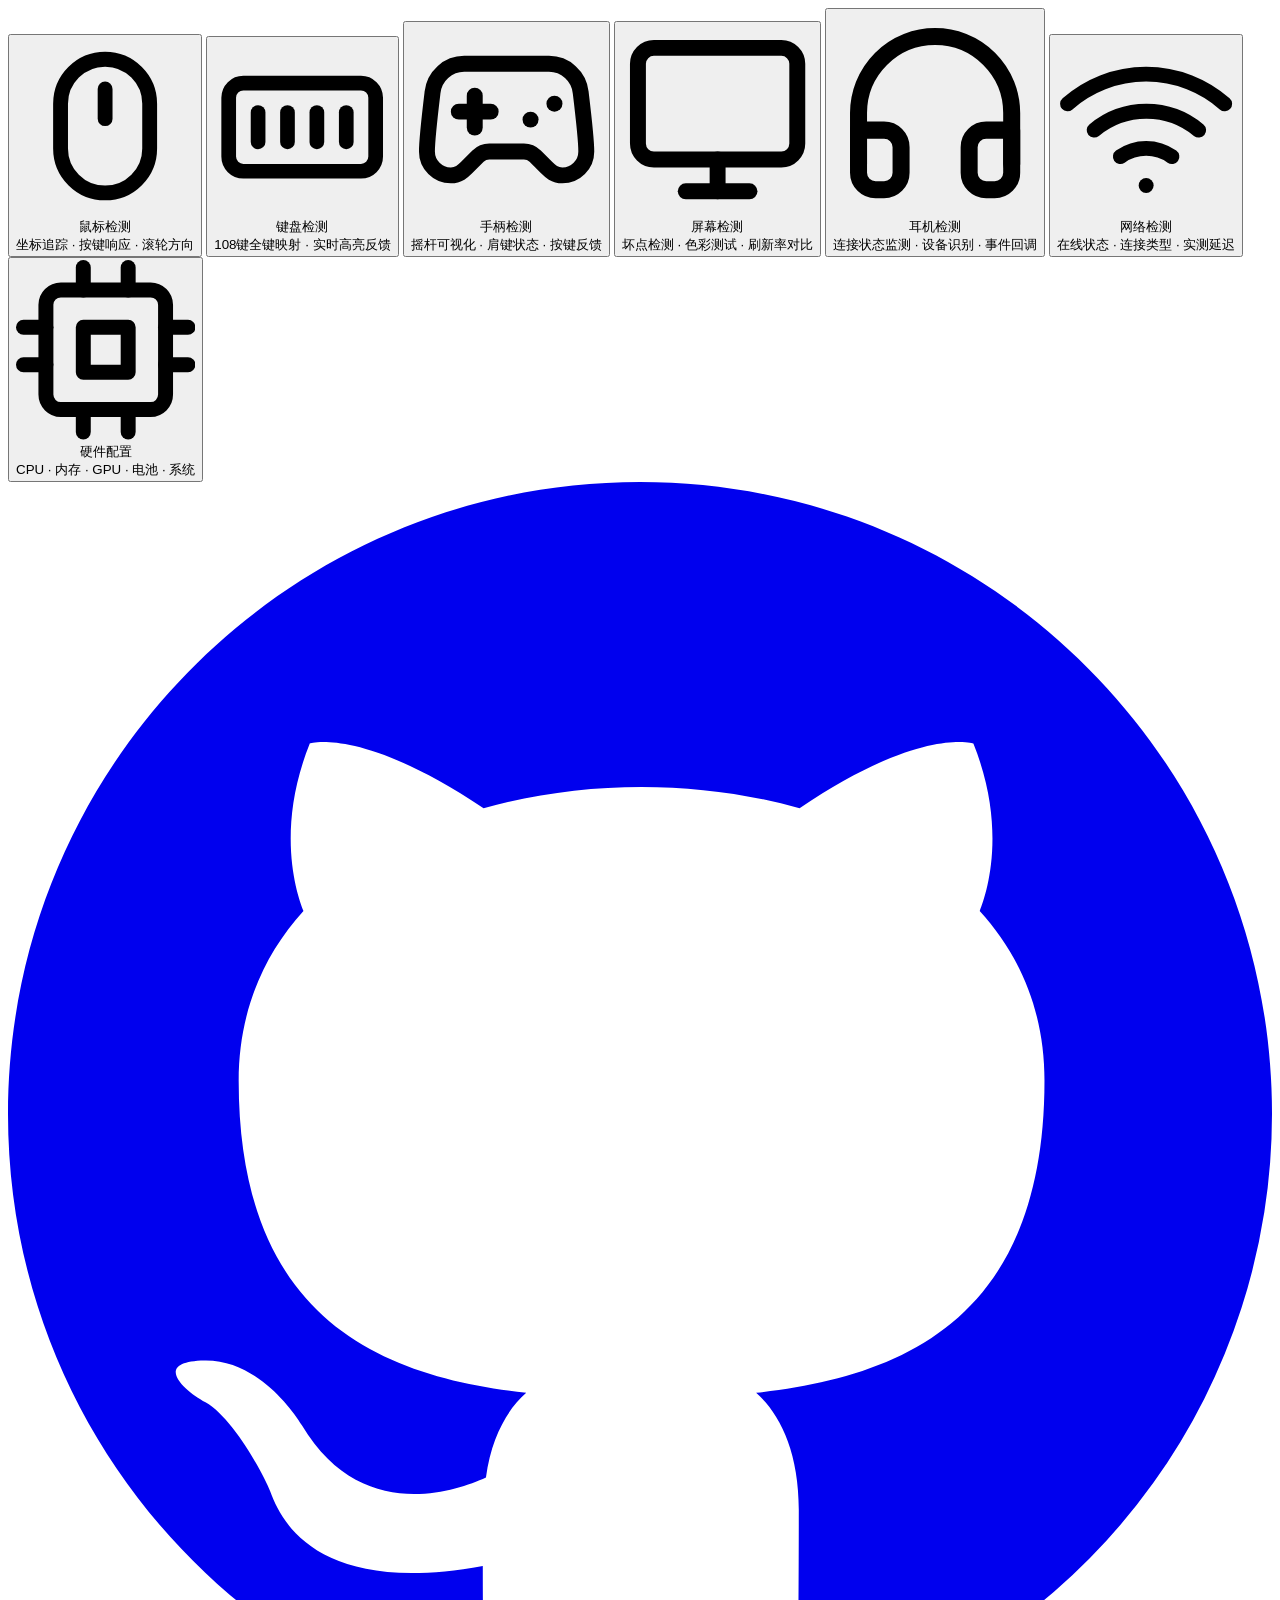
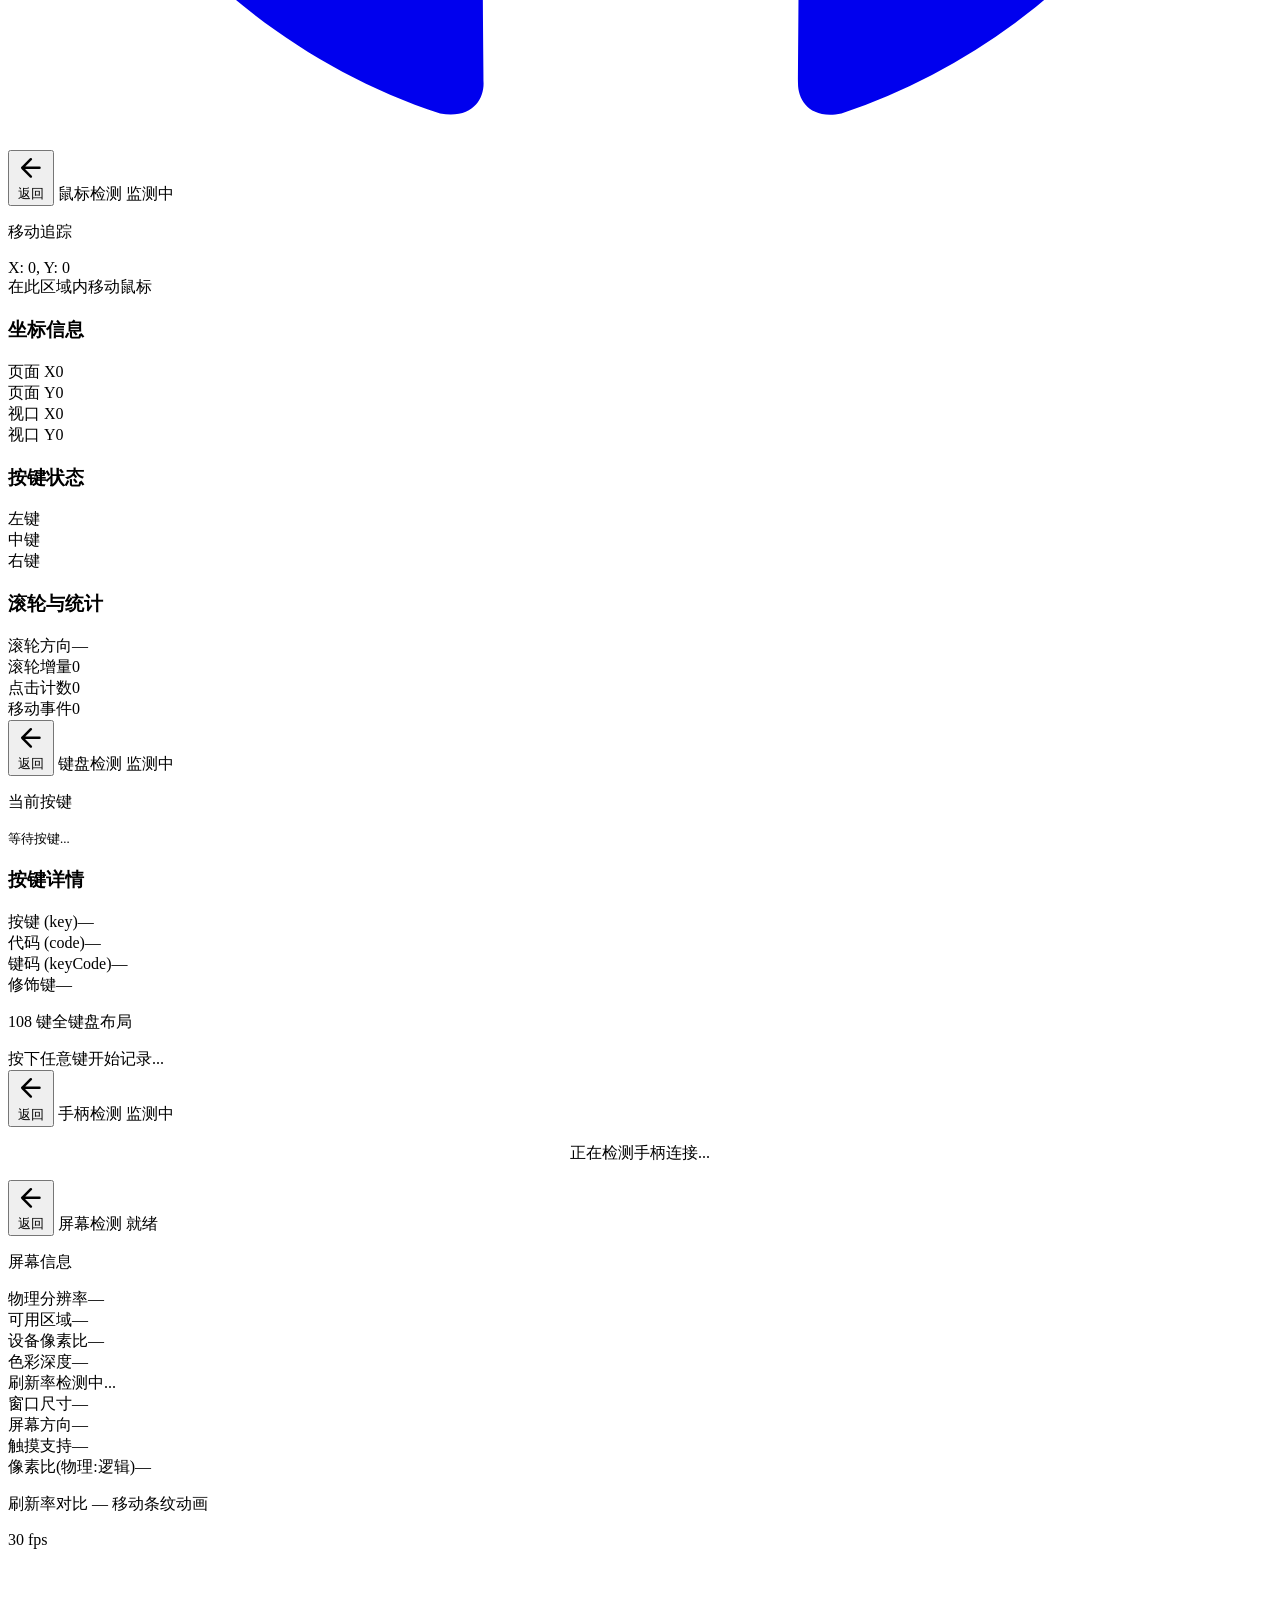
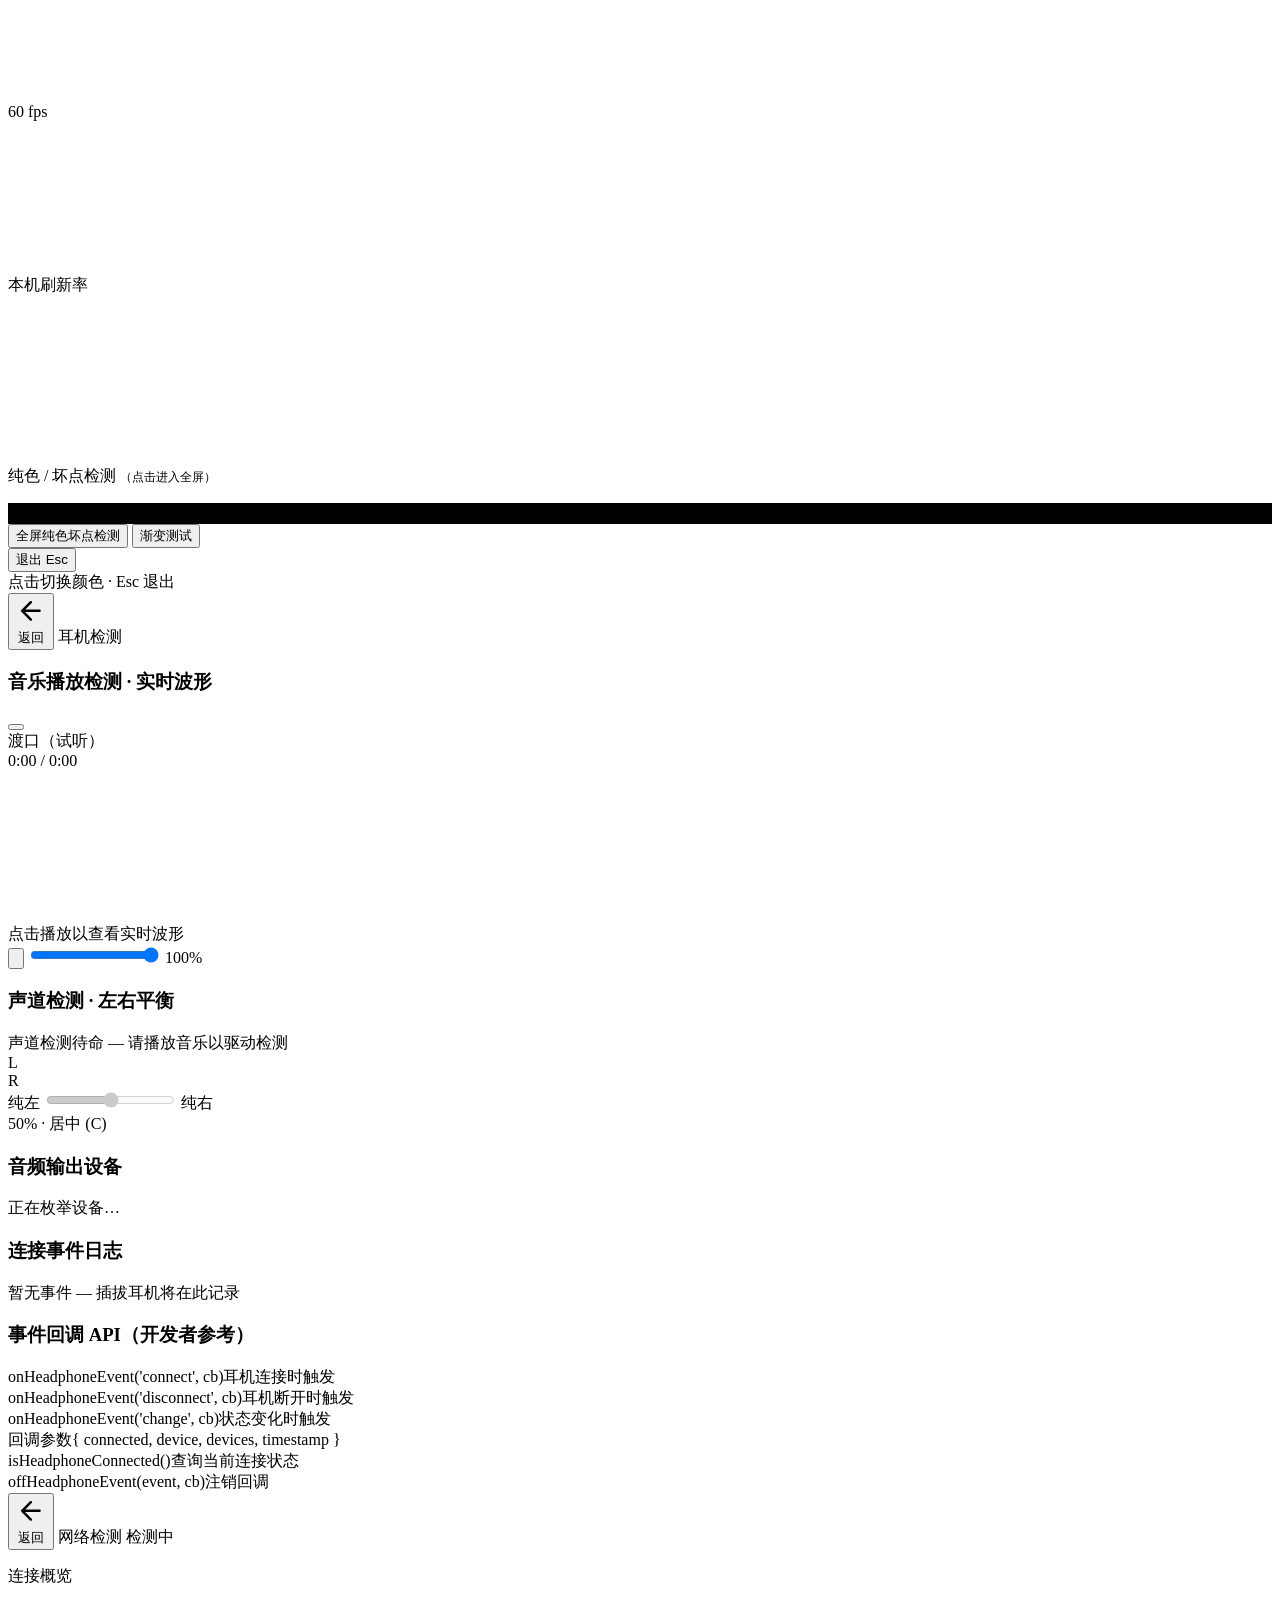
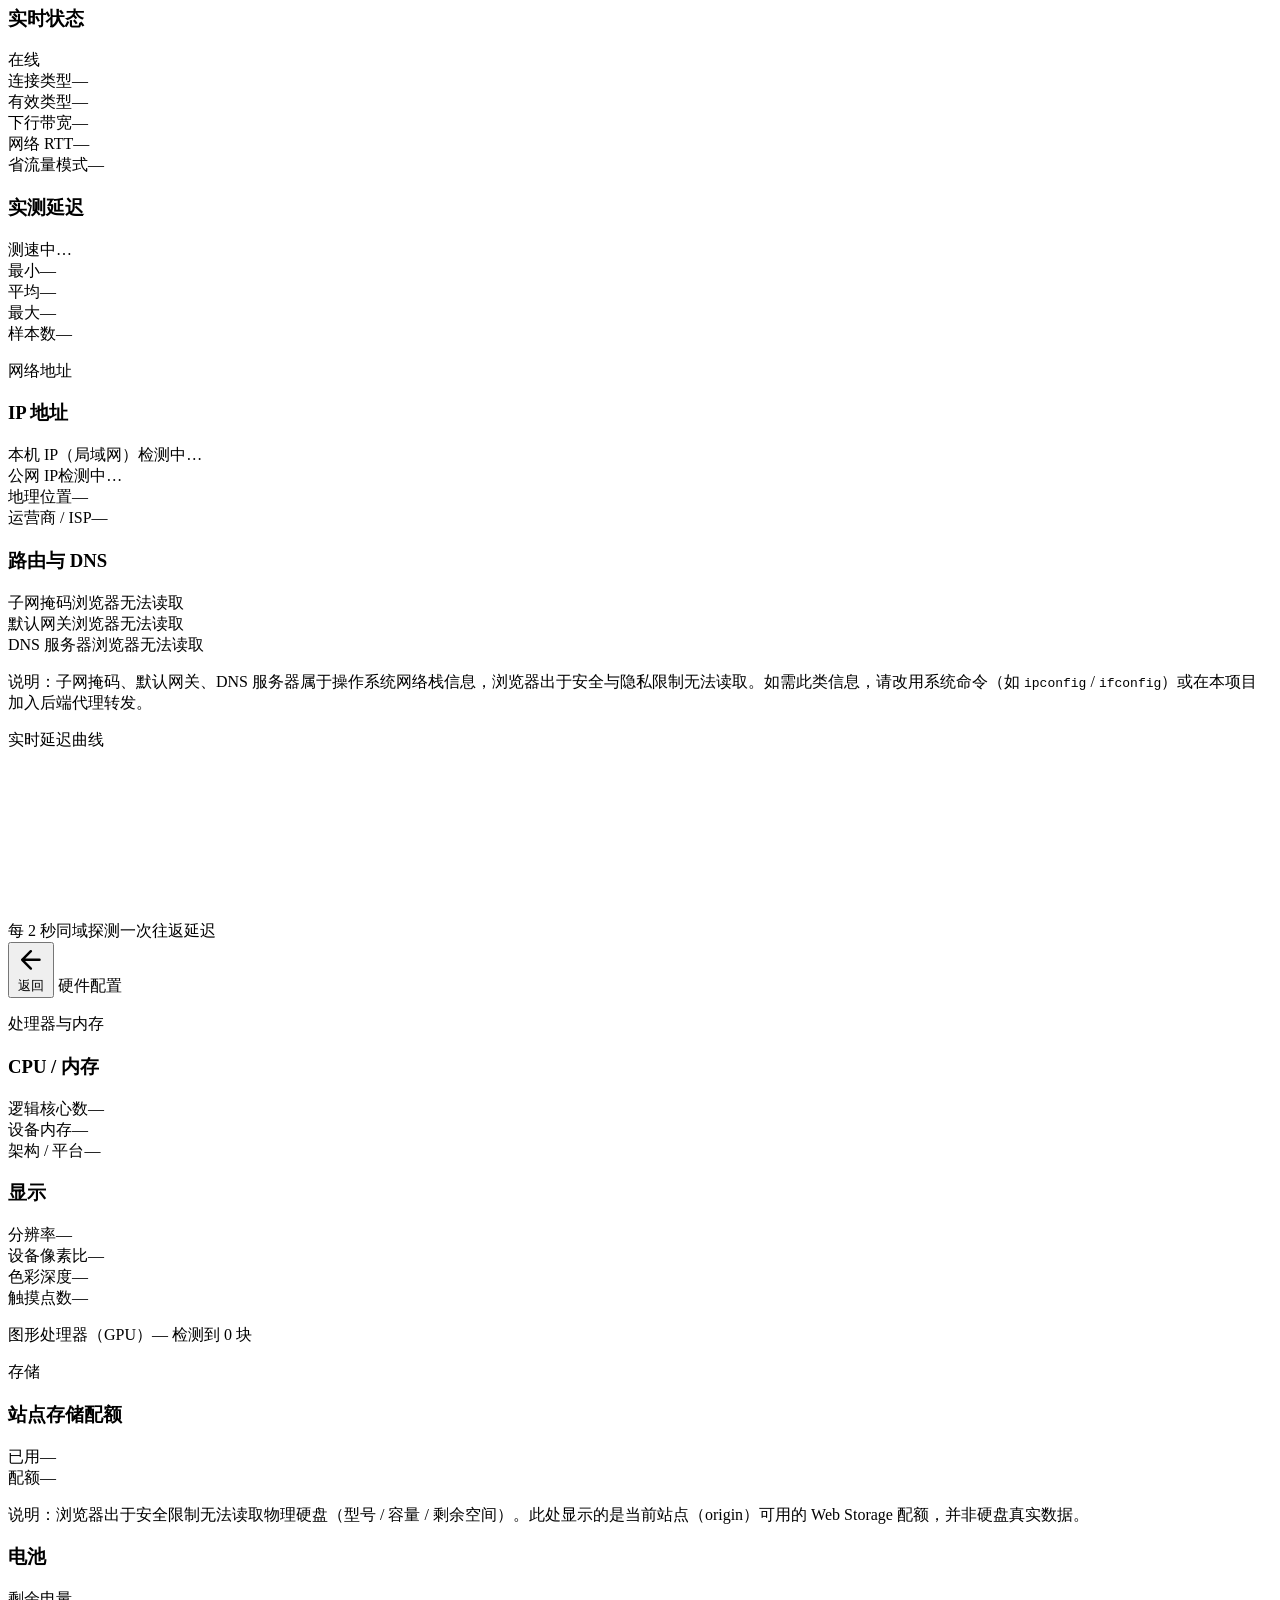
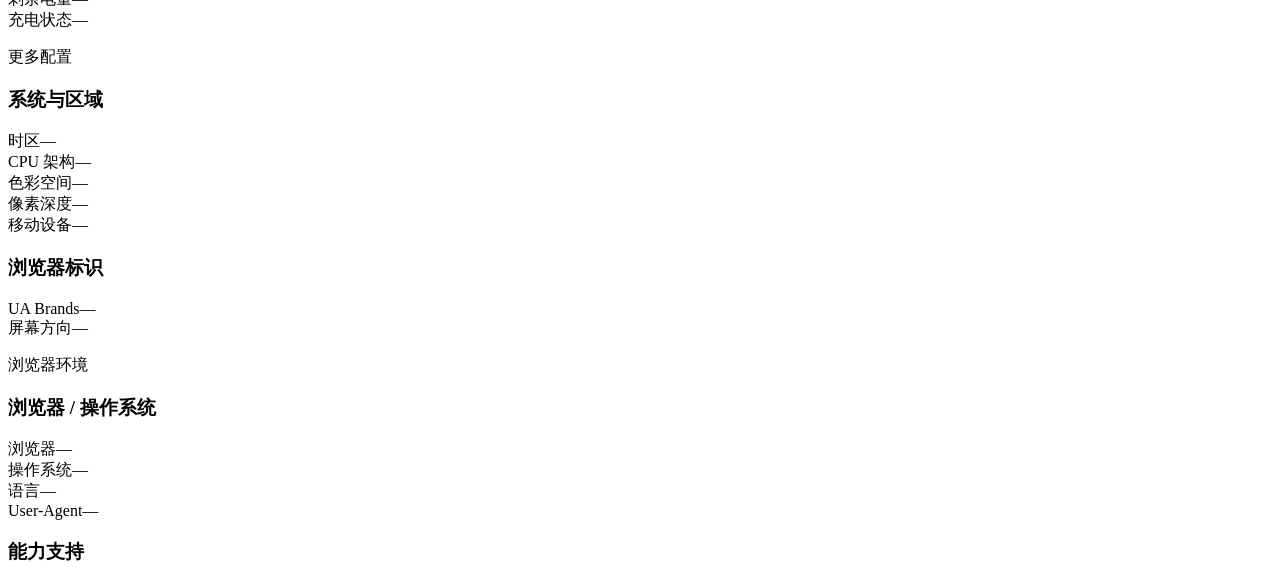
==== commit 99e7889c: "Add files via upload" ====
--- a/index.html
+++ b/index.html
@@ -4,412 +4,20 @@
 <meta charset="UTF-8">
 <meta name="viewport" content="width=device-width, initial-scale=1.0">
 <title>硬件监测</title>
-<style>
-/* ================================================================
-   CSS 变量 — 白色简约（默认）/ 暗色（夜间自动切换）
-   ================================================================ */
-:root {
-  --bg:            #f5f5f7;
-  --bg-elevated:   #ffffff;
-  --bg-card:       #ffffff;
-  --bg-hover:      #f0f0f3;
-  --bg-input:      #f8f9fa;
-  --border:        #e5e7eb;
-  --border-light:  #e5e7eb;
-  --text:          #1f2937;
-  --text-secondary:#6b7280;
-  --text-muted:    #9ca3af;
-  --accent:        #3b82f6;
-  --accent-hover:  #2563eb;
-  --accent-subtle: rgba(59,130,246,0.08);
-  --green:         #10b981;
-  --green-subtle:  rgba(16,185,129,0.08);
-  --red:           #ef4444;
-  --red-subtle:    rgba(239,68,68,0.08);
-  --yellow:        #f59e0b;
-  --yellow-subtle: rgba(245,158,11,0.08);
-  --orange:        #f97316;
-  --orange-subtle: rgba(249,115,22,0.08);
-  --purple:        #8b5cf6;
-  --purple-subtle: rgba(139,92,246,0.08);
-  --cyan:          #06b6d4;
-  --cyan-subtle:   rgba(6,182,212,0.08);
-  --shadow-sm:     0 1px 3px rgba(0,0,0,.06);
-  --shadow:        0 4px 24px rgba(0,0,0,.06);
-  --shadow-lg:     0 12px 40px rgba(0,0,0,.08);
-  --radius:        16px;
-  --radius-sm:     10px;
-  --radius-xs:     6px;
-  --transition:    0.2s cubic-bezier(0.4,0,0.2,1);
-  --max-w:         1120px;
-}
-
-/* 夜间自动切换 */
-@media (prefers-color-scheme: dark) {
-  :root {
-    --bg:            #0f1117;
-    --bg-elevated:   #1a1d27;
-    --bg-card:       #1e2130;
-    --bg-hover:      #252a38;
-    --bg-input:      #161822;
-    --border:        #2a2d3a;
-    --border-light:  #353849;
-    --text:          #e8eaed;
-    --text-secondary:#9aa0b0;
-    --text-muted:    #6b7084;
-    --accent:        #6c8cff;
-    --accent-hover:  #8ba3ff;
-    --accent-subtle: rgba(108,140,255,0.12);
-    --green:         #34d399;
-    --green-subtle:  rgba(52,211,153,0.12);
-    --red:           #f87171;
-    --red-subtle:    rgba(248,113,113,0.12);
-    --yellow:        #fbbf24;
-    --yellow-subtle: rgba(251,191,36,0.12);
-    --orange:        #fb923c;
-    --orange-subtle: rgba(251,146,60,0.12);
-    --purple:        #a78bfa;
-    --purple-subtle: rgba(167,139,250,0.12);
-    --cyan:          #22d3ee;
-    --cyan-subtle:   rgba(34,211,238,0.12);
-    --shadow-sm:     0 1px 3px rgba(0,0,0,.3);
-    --shadow:        0 4px 24px rgba(0,0,0,.4);
-    --shadow-lg:     0 12px 40px rgba(0,0,0,.5);
-  }
-}
-
-/* ================================================================
-   基础重置
-   ================================================================ */
-*,*::before,*::after{box-sizing:border-box;margin:0;padding:0}
-html{font-size:16px;-webkit-font-smoothing:antialiased}
-body{
-  font-family:-apple-system,BlinkMacSystemFont,"Segoe UI","PingFang SC","Microsoft YaHei","Helvetica Neue",sans-serif;
-  background:var(--bg);color:var(--text);min-height:100vh;line-height:1.6;
-}
-body.no-scroll{overflow:hidden}
-
-/* ================================================================
-   页面容器
-   ================================================================ */
-.page{display:none;min-height:100vh;animation:fadeSlideIn .35s ease}
-.page.active{display:flex;flex-direction:column}
-@keyframes fadeSlideIn{from{opacity:0;transform:translateY(12px)}to{opacity:1;transform:translateY(0)}}
-@keyframes pulse{0%,100%{opacity:1}50%{opacity:.5}}
-@keyframes keyGlow{
-  0%,100%{box-shadow:0 0 6px var(--accent-subtle),0 0 16px rgba(59,130,246,.15)}
-  50%{box-shadow:0 0 12px var(--accent),0 0 28px rgba(59,130,246,.3)}
-}
-
-/* ================================================================
-   导航栏
-   ================================================================ */
-.nav-bar{
-  display:flex;align-items:center;gap:14px;padding:14px 24px;
-  border-bottom:1px solid var(--border);background:var(--bg-elevated);
-  position:sticky;top:0;z-index:100;backdrop-filter:blur(12px);
-}
-.nav-bar .back-btn{
-  display:flex;align-items:center;gap:6px;
-  background:var(--bg-input);color:var(--text-secondary);
-  border:1px solid var(--border);padding:7px 14px;border-radius:var(--radius-xs);
-  cursor:pointer;font-size:.84rem;transition:all var(--transition);font-family:inherit;
-}
-.nav-bar .back-btn:hover{background:var(--bg-hover);color:var(--text);border-color:var(--text-muted)}
-.nav-bar .back-btn svg{width:16px;height:16px}
-.nav-bar .page-title{font-size:1.05rem;font-weight:600;color:var(--text)}
-.nav-bar .nav-status{margin-left:auto;font-size:.78rem;color:var(--text-muted);display:flex;align-items:center;gap:8px}
-.nav-bar .status-dot{width:7px;height:7px;border-radius:50%;background:var(--green)}
-.nav-bar .status-dot.idle{background:var(--text-muted)}
-.nav-bar .status-dot.active-dot{background:var(--green);animation:pulse 1.5s infinite}
-
-/* ================================================================
-   主页 — 极简卡片网格
-   ================================================================ */
-.home-container{
-  flex:1;display:flex;align-items:center;justify-content:center;
-  padding:48px 24px;
-}
-.card-grid{
-  display:grid;grid-template-columns:repeat(auto-fit,minmax(240px,1fr));
-  gap:20px;width:100%;max-width:var(--max-w);
-}
-.detection-card{
-  display:flex;flex-direction:column;align-items:center;gap:16px;
-  background:var(--bg-card);border:1px solid var(--border);
-  border-radius:var(--radius);padding:36px 28px 32px;cursor:pointer;
-  transition:all var(--transition);text-align:center;
-  color:var(--text);font-family:inherit;
-  box-shadow:var(--shadow-sm);
-}
-.detection-card:hover{
-  background:var(--bg-hover);border-color:var(--text-muted);
-  transform:translateY(-4px);box-shadow:var(--shadow-lg);
-}
-.detection-card .card-icon-wrap{
-  width:64px;height:64px;border-radius:var(--radius-sm);
-  display:flex;align-items:center;justify-content:center;
-  transition:transform var(--transition);
-}
-.detection-card:hover .card-icon-wrap{transform:scale(1.06)}
-.card-icon-wrap.mouse{background:var(--accent-subtle);color:var(--accent)}
-.card-icon-wrap.keyboard{background:var(--green-subtle);color:var(--green)}
-.card-icon-wrap.gamepad{background:var(--purple-subtle);color:var(--purple)}
-.card-icon-wrap.screen{background:var(--orange-subtle);color:var(--orange)}
-.card-icon-wrap svg{width:28px;height:28px}
-.detection-card .card-title{font-size:1.1rem;font-weight:650;letter-spacing:-.3px}
-.detection-card .card-desc{font-size:.82rem;color:var(--text-muted);line-height:1.5;max-width:200px}
-
-/* ================================================================
-   子页面通用
-   ================================================================ */
-.sub-content{flex:1;padding:32px 24px;max-width:var(--max-w);margin:0 auto;width:100%}
-.section-title{
-  font-size:.78rem;font-weight:650;text-transform:uppercase;letter-spacing:1.2px;
-  color:var(--text-muted);margin-bottom:14px;
-}
-
-/* 面板 */
-.panel-grid{display:grid;grid-template-columns:repeat(auto-fit,minmax(280px,1fr));gap:16px;margin-bottom:20px}
-.panel{
-  background:var(--bg-card);border:1px solid var(--border);
-  border-radius:var(--radius);padding:20px 22px;
-  box-shadow:var(--shadow-sm);
-}
-.panel h3{font-size:.84rem;font-weight:600;color:var(--text-secondary);margin-bottom:12px}
-.panel .metric{display:flex;justify-content:space-between;align-items:center;padding:7px 0;border-bottom:1px solid var(--border)}
-.panel .metric:last-child{border-bottom:none}
-.panel .metric-label{font-size:.8rem;color:var(--text-muted)}
-.panel .metric-value{font-size:.88rem;font-weight:600;font-variant-numeric:tabular-nums;color:var(--text)}
-
-/* 指示灯 */
-.indicator-row{display:flex;gap:8px;flex-wrap:wrap}
-.indicator{
-  display:flex;align-items:center;gap:8px;padding:9px 14px;border-radius:var(--radius-xs);
-  background:var(--bg-input);border:1px solid var(--border);
-  font-size:.8rem;color:var(--text-muted);transition:all var(--transition);min-width:90px;
-}
-.indicator.active{border-color:var(--green);color:var(--green);background:var(--green-subtle)}
-.indicator .indicator-dot{width:8px;height:8px;border-radius:50%;background:var(--text-muted);transition:background var(--transition)}
-.indicator.active .indicator-dot{background:var(--green)}
-
-/* ================================================================
-   鼠标检测
-   ================================================================ */
-.mouse-track-zone{
-  position:relative;width:100%;height:300px;background:var(--bg-input);
-  border:2px dashed var(--border);border-radius:var(--radius);overflow:hidden;
-  margin-bottom:20px;cursor:crosshair;
-}
-.mouse-track-zone .crosshair-h{position:absolute;left:0;right:0;height:1px;background:rgba(59,130,246,.4);pointer-events:none}
-.mouse-track-zone .crosshair-v{position:absolute;top:0;bottom:0;width:1px;background:rgba(59,130,246,.4);pointer-events:none}
-.mouse-track-zone .coord-tip{
-  position:absolute;pointer-events:none;background:var(--bg-card);
-  border:1px solid var(--border);border-radius:var(--radius-xs);
-  padding:4px 10px;font-size:.74rem;color:var(--text-secondary);
-  transform:translate(12px,12px);white-space:nowrap;
-}
-.mouse-track-zone .track-hint{
-  position:absolute;top:50%;left:50%;transform:translate(-50%,-50%);
-  color:var(--text-muted);font-size:.85rem;pointer-events:none;
-}
-.click-ripple{
-  position:absolute;pointer-events:none;width:20px;height:20px;border-radius:50%;
-  border:2px solid var(--accent);transform:translate(-50%,-50%);
-  animation:rippleOut .6s ease-out forwards;
-}
-@keyframes rippleOut{to{width:80px;height:80px;opacity:0}}
-
-/* ================================================================
-   键盘检测 — 108 键全键盘（三区布局）
-   ================================================================ */
-.keyboard-wrap{
-  background:var(--bg-card);border:1px solid var(--border);border-radius:var(--radius);
-  padding:16px 14px 18px;overflow-x:auto;
-  box-shadow:var(--shadow-sm);
-}
-/* 功能键行（横跨全部区域） */
-.kb-func-row{display:flex;gap:10px;margin-bottom:6px;justify-content:center}
-.kb-func-main{display:flex;gap:4px}
-.kb-func-nav{display:flex;gap:4px}
-/* 主体三区 */
-.kb-body{display:flex;gap:10px;justify-content:center;align-items:flex-start;flex-wrap:nowrap}
-.kb-main{display:flex;flex-direction:column;gap:4px}
-.kb-nav{display:flex;flex-direction:column;gap:4px}
-.kb-nav-row{display:flex;gap:4px}
-.kb-numpad{display:grid;grid-template-columns:repeat(4,38px);grid-template-rows:repeat(5,38px);gap:4px}
-/* 按键 */
-.key-row{display:flex;gap:4px;flex-wrap:nowrap}
-.key-key{
-  height:38px;min-width:38px;padding:0 3px;
-  display:flex;align-items:center;justify-content:center;
-  background:var(--bg-input);border:1px solid var(--border);
-  border-radius:5px;font-size:.68rem;color:var(--text-secondary);
-  font-family:"SF Mono","Consolas","Menlo",monospace;
-  transition:all .06s ease;user-select:none;flex-shrink:0;white-space:nowrap;
-}
-.kb-numpad .key-key{width:38px;min-width:38px}
-.key-key.pressed{
-  background:var(--accent);color:#fff;border-color:var(--accent-hover);
-  transform:scale(.92);z-index:2;position:relative;
-  animation:keyGlow .6s ease-in-out infinite;
-}
-.key-key.w15{min-width:55px}.key-key.w175{min-width:70px}
-.key-key.w2{min-width:80px}.key-key.w225{min-width:90px}
-.key-key.w275{min-width:110px}.key-key.w6{min-width:240px}.key-key.w625{min-width:250px}
-.key-key.fn-key{opacity:.7;font-size:.62rem}
-.key-key.spacer{background:transparent;border:none;min-width:24px}
-.key-gap{width:24px;flex-shrink:0}
-
-.key-info-panel{display:flex;gap:20px;flex-wrap:wrap;margin-top:16px}
-.key-history{
-  flex:1;min-width:280px;max-height:200px;overflow-y:auto;
-  background:var(--bg-card);border:1px solid var(--border);
-  border-radius:var(--radius);padding:12px 16px;box-shadow:var(--shadow-sm);
-}
-.key-history-item{display:flex;gap:14px;padding:4px 0;font-size:.76rem;font-family:"SF Mono","Consolas",monospace;border-bottom:1px solid var(--border)}
-.key-history-item .kh-key{color:var(--accent);min-width:50px;font-weight:600}
-.key-history-item .kh-code{color:var(--text-muted);min-width:90px}
-.key-history-item .kh-event{min-width:30px;font-weight:600}
-.key-history-item .kh-event.down-kh{color:var(--green)}
-.key-history-item .kh-event.up-kh{color:var(--red)}
-.key-history-empty{color:var(--text-muted);font-size:.8rem;padding:8px 0}
-
-/* ================================================================
-   手柄检测
-   ================================================================ */
-.gamepad-visual-wrap{
-  position:relative;width:100%;max-width:560px;margin:0 auto;padding:10px 0;
-}
-.gamepad-visual-wrap svg{width:100%;height:auto;display:block}
-.joystick-line{stroke-linecap:round;transition:all .03s linear}
-
-.shoulder-rect{
-  rx:6;transition:all .08s ease;
-}
-.gamepad-btn-grid{
-  display:grid;grid-template-columns:repeat(4,1fr);gap:8px;max-width:420px;
-}
-.gbtn{
-  display:flex;flex-direction:column;align-items:center;gap:4px;
-  padding:9px 6px;background:var(--bg-input);border:1px solid var(--border);
-  border-radius:var(--radius-xs);font-size:.7rem;color:var(--text-muted);
-  transition:all var(--transition);
-}
-.gbtn.pressed{border-color:var(--accent);color:var(--accent);background:var(--accent-subtle)}
-.gbtn .gbtn-val{font-size:.66rem;font-family:monospace;color:var(--text-secondary)}
-.axis-bar{height:5px;background:var(--border);border-radius:3px;overflow:hidden;margin-top:4px}
-.axis-fill{height:100%;background:var(--accent);border-radius:3px;transition:width .05s linear}
-
-/* ================================================================
-   屏幕检测
-   ================================================================ */
-.color-test-area{
-  width:100%;height:260px;border-radius:var(--radius);border:1px solid var(--border);
-  cursor:pointer;display:flex;align-items:center;justify-content:center;
-  font-size:.95rem;color:rgba(128,128,128,.5);font-weight:600;
-  transition:background-color .3s ease;margin-bottom:14px;
-}
-.color-palette{display:flex;gap:8px;flex-wrap:wrap;margin-bottom:20px}
-.color-swatch{
-  width:44px;height:44px;border-radius:var(--radius-xs);border:2px solid transparent;
-  cursor:pointer;transition:all var(--transition);
-}
-.color-swatch:hover{border-color:var(--text);transform:scale(1.12)}
-.color-swatch.active{border-color:var(--accent);box-shadow:0 0 14px rgba(59,130,246,.3)}
-
-.screen-actions{display:flex;gap:10px;flex-wrap:wrap;margin-bottom:20px}
-.btn{
-  display:inline-flex;align-items:center;gap:6px;padding:9px 18px;
-  border-radius:var(--radius-xs);font-size:.84rem;font-weight:500;cursor:pointer;
-  border:1px solid var(--border);background:var(--bg-card);color:var(--text-secondary);
-  transition:all var(--transition);font-family:inherit;box-shadow:var(--shadow-sm);
-}
-.btn:hover{background:var(--bg-hover);color:var(--text);border-color:var(--text-muted)}
-.btn.primary{background:var(--accent);color:#fff;border-color:var(--accent)}
-.btn.primary:hover{background:var(--accent-hover);border-color:var(--accent-hover)}
-
-/* 全屏颜色测试遮罩 */
-.fullscreen-overlay{
-  display:none;position:fixed;inset:0;z-index:9999;cursor:pointer;
-  transition:background-color .3s ease;
-}
-.fullscreen-overlay.show{display:block}
-.fullscreen-overlay .fs-hint{
-  position:absolute;bottom:60px;left:50%;transform:translateX(-50%);
-  color:rgba(255,255,255,.45);font-size:.85rem;text-align:center;pointer-events:none;
-}
-.fullscreen-overlay .fs-close{
-  position:absolute;top:20px;right:20px;background:rgba(255,255,255,.1);
-  border:none;color:rgba(255,255,255,.6);padding:8px 16px;
-  border-radius:var(--radius-xs);cursor:pointer;font-size:.82rem;transition:all var(--transition);font-family:inherit;
-}
-.fullscreen-overlay .fs-close:hover{background:rgba(255,255,255,.2);color:rgba(255,255,255,.9)}
-
-/* 刷新率对比动画 — testufo 风格 */
-.refresh-grid{display:grid;grid-template-columns:repeat(auto-fit,minmax(300px,1fr));gap:16px;margin-bottom:20px}
-.refresh-card{
-  background:var(--bg-card);border:1px solid var(--border);
-  border-radius:var(--radius);overflow:hidden;box-shadow:var(--shadow-sm);
-}
-.refresh-card .rc-header{
-  padding:11px 16px;font-size:.8rem;font-weight:600;color:var(--text-secondary);
-  border-bottom:1px solid var(--border);display:flex;justify-content:space-between;align-items:center;
-}
-.refresh-card .rc-badge{font-size:.68rem;padding:2px 8px;border-radius:99px;font-weight:500}
-.rc-badge.bad{background:var(--red-subtle);color:var(--red)}
-.rc-badge.ok{background:var(--yellow-subtle);color:var(--yellow)}
-.rc-badge.good{background:var(--green-subtle);color:var(--green)}
-.refresh-card canvas{display:block;width:100%;height:180px;background:#1a1a2e}
-
-/* 主页页脚 */
-.home-footer{
-  padding:24px 24px 32px;text-align:center;
-}
-.github-link{
-  display:inline-flex;align-items:center;justify-content:center;
-  width:40px;height:40px;border-radius:50%;
-  color:var(--text-muted);transition:all var(--transition);
-  text-decoration:none;
-}
-.github-link:hover{color:var(--text);transform:scale(1.1)}
-.github-link svg{width:26px;height:26px}
-
-/* ================================================================
-   响应式
-   ================================================================ */
-@media(max-width:900px){
-  .card-grid{grid-template-columns:repeat(2,1fr);gap:14px}
-  .detection-card{padding:28px 20px 24px}
-  .key-key{height:32px;min-width:30px;font-size:.6rem;padding:0 2px}
-  .key-key.w15{min-width:42px}.key-key.w175{min-width:52px}
-  .key-key.w2{min-width:60px}.key-key.w225{min-width:68px}
-  .key-key.w275{min-width:80px}.key-key.w6{min-width:160px}.key-key.w625{min-width:168px}
-  .keyboard-wrap{padding:10px 6px}
-  .kb-numpad{grid-template-columns:repeat(4,30px);grid-template-rows:repeat(5,32px)}
-  .kb-numpad .key-key{width:30px;min-width:30px;height:32px}
-  .kb-body{gap:6px}.kb-func-row{gap:6px}
-}
-@media(max-width:600px){
-  .card-grid{grid-template-columns:1fr;max-width:360px}
-  .home-container{padding:32px 16px}
-  .nav-bar{padding:10px 14px}
-  .sub-content{padding:20px 14px}
-  .panel-grid{grid-template-columns:1fr}
-  .mouse-track-zone{height:200px}
-  .color-test-area{height:180px}
-  .key-key{height:28px;min-width:26px;font-size:.55rem}
-  .key-key.w6{min-width:120px}.key-key.w275{min-width:60px}.key-key.w625{min-width:126px}
-  .key-gap{width:12px}
-  .kb-numpad{grid-template-columns:repeat(4,26px);grid-template-rows:repeat(5,28px)}
-  .kb-numpad .key-key{width:26px;min-width:26px;height:28px}
-  .gamepad-btn-grid{grid-template-columns:repeat(3,1fr)}
-  .refresh-grid{grid-template-columns:1fr}
-  .indicator-row{flex-direction:column}
-  .screen-actions{flex-direction:column}
-  .btn{justify-content:center}
-}
-</style>
+
+<!-- ============================================================
+     样式表（按依赖顺序加载）
+     main.css 提供全局变量与通用组件，其余为各检测器专属样式
+     ============================================================ -->
+<link rel="stylesheet" href="css/main.css">
+<link rel="stylesheet" href="css/mouse-detector.css">
+<link rel="stylesheet" href="css/keyboard-detector.css">
+<link rel="stylesheet" href="css/gamepad-detector.css">
+<link rel="stylesheet" href="css/screen-detector.css">
+<link rel="stylesheet" href="css/headphone-detector.css">
+<link rel="stylesheet" href="css/headphone-audio.css">
+<link rel="stylesheet" href="css/network-detector.css">
+<link rel="stylesheet" href="css/hardware-detector.css">
 </head>
 <body>
 
@@ -459,6 +67,45 @@
         </div>
         <div class="card-title">屏幕检测</div>
         <div class="card-desc">坏点检测 · 色彩测试 · 刷新率对比</div>
+      </button>
+
+      <button class="detection-card" onclick="navigateTo('headphone')">
+        <div class="card-icon-wrap headphone">
+          <svg viewBox="0 0 24 24" fill="none" stroke="currentColor" stroke-width="2" stroke-linecap="round" stroke-linejoin="round">
+            <path d="M3 18v-6a9 9 0 0 1 18 0v6"/>
+            <path d="M21 19a2 2 0 0 1-2 2h-1a2 2 0 0 1-2-2v-3a2 2 0 0 1 2-2h3zM3 19a2 2 0 0 0 2 2h1a2 2 0 0 0 2-2v-3a2 2 0 0 0-2-2H3z"/>
+          </svg>
+        </div>
+        <div class="card-title">耳机检测</div>
+        <div class="card-desc">连接状态监测 · 设备识别 · 事件回调</div>
+      </button>
+
+      <button class="detection-card" onclick="navigateTo('network')">
+        <div class="card-icon-wrap network">
+          <svg viewBox="0 0 24 24" fill="none" stroke="currentColor" stroke-width="2" stroke-linecap="round" stroke-linejoin="round">
+            <path d="M5 12.55a11 11 0 0 1 14.08 0"/>
+            <path d="M1.42 9a16 16 0 0 1 21.16 0"/>
+            <path d="M8.53 16.11a6 6 0 0 1 6.95 0"/>
+            <line x1="12" y1="20" x2="12.01" y2="20"/>
+          </svg>
+        </div>
+        <div class="card-title">网络检测</div>
+        <div class="card-desc">在线状态 · 连接类型 · 实测延迟</div>
+      </button>
+
+      <button class="detection-card" onclick="navigateTo('hardware')">
+        <div class="card-icon-wrap hardware">
+          <svg viewBox="0 0 24 24" fill="none" stroke="currentColor" stroke-width="2" stroke-linecap="round" stroke-linejoin="round">
+            <rect x="4" y="4" width="16" height="16" rx="2"/>
+            <rect x="9" y="9" width="6" height="6"/>
+            <line x1="9" y1="1" x2="9" y2="4"/><line x1="15" y1="1" x2="15" y2="4"/>
+            <line x1="9" y1="20" x2="9" y2="23"/><line x1="15" y1="20" x2="15" y2="23"/>
+            <line x1="20" y1="9" x2="23" y2="9"/><line x1="20" y1="14" x2="23" y2="14"/>
+            <line x1="1" y1="9" x2="4" y2="9"/><line x1="1" y1="14" x2="4" y2="14"/>
+          </svg>
+        </div>
+        <div class="card-title">硬件配置</div>
+        <div class="card-desc">CPU · 内存 · GPU · 电池 · 系统</div>
       </button>
     </div>
   </div>
@@ -664,686 +311,249 @@
   </div>
 </div>
 
-<script>
-// ================================================================
-//  页面导航
-// ================================================================
-function navigateTo(page){
-  document.querySelectorAll('.page').forEach(p=>p.classList.remove('active'));
-  const t=document.getElementById(page+'-page');
-  if(t)t.classList.add('active');
-  stopAllDetectors();
-  if(page==='mouse')startMouseDetector();
-  else if(page==='keyboard')startKeyboardDetector();
-  else if(page==='gamepad')startGamepadDetector();
-  else if(page==='screen'){updateScreenInfo();detectRefreshRate();startRefreshAnims()}
-  exitFullscreenColorTest();
-}
-function stopAllDetectors(){stopMouseDetector();stopKeyboardDetector();stopGamepadDetector();stopRefreshAnims()}
-
-// ================================================================
-//  鼠标检测
-// ================================================================
-let mouseState={pageX:0,pageY:0,clientX:0,clientY:0,left:!1,middle:!1,right:!1,scrollDelta:0,scrollDir:'—',clickCount:0,moveCount:0};
-
-function handleMouseMove(e){
-  mouseState.pageX=e.pageX;mouseState.pageY=e.pageY;
-  mouseState.clientX=e.clientX;mouseState.clientY=e.clientY;
-  mouseState.moveCount++;updateMouseUI();
-  const z=document.getElementById('mouse-track-zone');
-  if(z){const r=z.getBoundingClientRect(),rx=e.clientX-r.left,ry=e.clientY-r.top;
-    if(rx>=0&&ry>=0&&rx<=r.width&&ry<=r.height){
-      document.getElementById('crosshair-h').style.top=ry+'px';
-      document.getElementById('crosshair-v').style.left=rx+'px';
-      document.getElementById('coord-tip').style.left=rx+'px';
-      document.getElementById('coord-tip').style.top=ry+'px';
-      document.getElementById('coord-tip').textContent=`X: ${Math.round(rx)}, Y: ${Math.round(ry)}`;
-      document.querySelector('.track-hint').style.display='none';
-      document.getElementById('mouse-status-dot').className='status-dot active-dot';
-      document.getElementById('mouse-status-text').textContent='活动';
-    }
-  }
-}
-function handleMouseDown(e){
-  if(e.button===0){mouseState.left=!0;mouseState.clickCount++}
-  else if(e.button===1)mouseState.middle=!0;
-  else if(e.button===2)mouseState.right=!0;
-  updateMouseUI();
-  const z=document.getElementById('mouse-track-zone');
-  if(z){const r=z.getBoundingClientRect(),rip=document.createElement('div');
-    rip.className='click-ripple';rip.style.left=(e.clientX-r.left)+'px';rip.style.top=(e.clientY-r.top)+'px';
-    z.appendChild(rip);setTimeout(()=>rip.remove(),600)}
-}
-function handleMouseUp(e){
-  if(e.button===0)mouseState.left=!1;
-  else if(e.button===1)mouseState.middle=!1;
-  else if(e.button===2)mouseState.right=!1;
-  updateMouseUI();
-}
-function handleWheel(e){mouseState.scrollDelta=e.deltaY;mouseState.scrollDir=e.deltaY>0?'↓ 向下':e.deltaY<0?'↑ 向上':'—';updateMouseUI()}
-function updateMouseUI(){
-  const g=id=>document.getElementById(id);
-  if(!g('m-page-x'))return;
-  g('m-page-x').textContent=mouseState.pageX;g('m-page-y').textContent=mouseState.pageY;
-  g('m-client-x').textContent=mouseState.clientX;g('m-client-y').textContent=mouseState.clientY;
-  g('m-scroll-dir').textContent=mouseState.scrollDir;g('m-scroll-delta').textContent=mouseState.scrollDelta;
-  g('m-click-count').textContent=mouseState.clickCount;g('m-move-count').textContent=mouseState.moveCount;
-  ['ind-left','ind-middle','ind-right'].forEach((id,i)=>{const el=g(id);if(!el)return;(i===0?mouseState.left:i===1?mouseState.middle:mouseState.right)?el.classList.add('active'):el.classList.remove('active')})
-}
-function startMouseDetector(){
-  document.addEventListener('mousemove',handleMouseMove);document.addEventListener('mousedown',handleMouseDown);
-  document.addEventListener('mouseup',handleMouseUp);document.addEventListener('wheel',handleWheel,{passive:!0});
-  document.getElementById('mouse-status-dot').className='status-dot idle';document.getElementById('mouse-status-text').textContent='待机';
-}
-function stopMouseDetector(){
-  document.removeEventListener('mousemove',handleMouseMove);document.removeEventListener('mousedown',handleMouseDown);
-  document.removeEventListener('mouseup',handleMouseUp);document.removeEventListener('wheel',handleWheel);
-}
-
-// ================================================================
-//  键盘检测 — 108 键全键盘（三区布局）
-// ================================================================
-const pressedKeyCodes=new Set();
-const keyHistoryList=[];
-const MAX_KH=60;
-
-// 功能键行 (Esc + F1~F12)
-const kbFuncRow=[
-  {l:'Esc',c:'Escape',w:1},{l:'',c:'',w:0.5},
-  {l:'F1',c:'F1',w:1},{l:'F2',c:'F2',w:1},{l:'F3',c:'F3',w:1},{l:'F4',c:'F4',w:1},
-  {l:'',c:'',w:0.5},{l:'F5',c:'F5',w:1},{l:'F6',c:'F6',w:1},{l:'F7',c:'F7',w:1},{l:'F8',c:'F8',w:1},
-  {l:'',c:'',w:0.5},{l:'F9',c:'F9',w:1},{l:'F10',c:'F10',w:1},{l:'F11',c:'F11',w:1},{l:'F12',c:'F12',w:1},
-];
-// 功能键行右侧导航区 (PrtSc ScrLk Pause)
-const kbNavFunc=[
-  {l:'PrtSc',c:'PrintScreen'},{l:'ScrLk',c:'ScrollLock'},{l:'Pause',c:'Pause'},
-];
-// 主键区 5 行
-const kbMain=[
-  [
-    {l:'`',c:'Backquote'},{l:'1',c:'Digit1'},{l:'2',c:'Digit2'},{l:'3',c:'Digit3'},
-    {l:'4',c:'Digit4'},{l:'5',c:'Digit5'},{l:'6',c:'Digit6'},{l:'7',c:'Digit7'},
-    {l:'8',c:'Digit8'},{l:'9',c:'Digit9'},{l:'0',c:'Digit0'},{l:'-',c:'Minus'},
-    {l:'=',c:'Equal'},{l:'Bksp',c:'Backspace',w:2},
-  ],
-  [
-    {l:'Tab',c:'Tab',w:1.5},{l:'Q',c:'KeyQ'},{l:'W',c:'KeyW'},{l:'E',c:'KeyE'},
-    {l:'R',c:'KeyR'},{l:'T',c:'KeyT'},{l:'Y',c:'KeyY'},{l:'U',c:'KeyU'},
-    {l:'I',c:'KeyI'},{l:'O',c:'KeyO'},{l:'P',c:'KeyP'},{l:'[',c:'BracketLeft'},
-    {l:']',c:'BracketRight'},{l:'\\',c:'Backslash',w:1.5},
-  ],
-  [
-    {l:'Caps',c:'CapsLock',w:1.75},{l:'A',c:'KeyA'},{l:'S',c:'KeyS'},{l:'D',c:'KeyD'},
-    {l:'F',c:'KeyF'},{l:'G',c:'KeyG'},{l:'H',c:'KeyH'},{l:'J',c:'KeyJ'},
-    {l:'K',c:'KeyK'},{l:'L',c:'KeyL'},{l:';',c:'Semicolon'},{l:"'",c:'Quote'},
-    {l:'Enter',c:'Enter',w:2.25},
-  ],
-  [
-    {l:'Shift',c:'ShiftLeft',w:2.25},{l:'Z',c:'KeyZ'},{l:'X',c:'KeyX'},{l:'C',c:'KeyC'},
-    {l:'V',c:'KeyV'},{l:'B',c:'KeyB'},{l:'N',c:'KeyN'},{l:'M',c:'KeyM'},
-    {l:',',c:'Comma'},{l:'.',c:'Period'},{l:'/',c:'Slash'},{l:'Shift',c:'ShiftRight',w:2.75},
-  ],
-  [
-    {l:'Ctrl',c:'ControlLeft',w:1.25},{l:'Win',c:'MetaLeft',w:1.25},{l:'Alt',c:'AltLeft',w:1.25},
-    {l:'',c:'Space',w:6.25},
-    {l:'Alt',c:'AltRight',w:1.25},{l:'Win',c:'MetaRight',w:1.25},{l:'Menu',c:'ContextMenu',w:1.25},{l:'Ctrl',c:'ControlRight',w:1.25},
-  ],
-];
-// 导航区 5 行 (与主键区行对齐)
-const kbNav=[
-  [{l:'Ins',c:'Insert'},{l:'Home',c:'Home'},{l:'PgUp',c:'PageUp'}],
-  [{l:'Del',c:'Delete'},{l:'End',c:'End'},{l:'PgDn',c:'PageDown'}],
-  [{l:'',c:''},{l:'',c:''},{l:'',c:''}],
-  [{l:'',c:''},{l:'↑',c:'ArrowUp'},{l:'',c:''}],
-  [{l:'←',c:'ArrowLeft'},{l:'↓',c:'ArrowDown'},{l:'→',c:'ArrowRight'}],
-];
-// 小键盘区 (CSS grid，显式定位)
-const kbNumpad=[
-  {l:'NumLk',c:'NumLock',gr:'1',gc:'1'},
-  {l:'/',c:'NumpadDivide',gr:'1',gc:'2'},
-  {l:'*',c:'NumpadMultiply',gr:'1',gc:'3'},
-  {l:'-',c:'NumpadSubtract',gr:'1',gc:'4'},
-  {l:'7',c:'Numpad7',gr:'2',gc:'1'},
-  {l:'8',c:'Numpad8',gr:'2',gc:'2'},
-  {l:'9',c:'Numpad9',gr:'2',gc:'3'},
-  {l:'+',c:'NumpadAdd',gr:'2/4',gc:'4'},
-  {l:'4',c:'Numpad4',gr:'3',gc:'1'},
-  {l:'5',c:'Numpad5',gr:'3',gc:'2'},
-  {l:'6',c:'Numpad6',gr:'3',gc:'3'},
-  {l:'1',c:'Numpad1',gr:'4',gc:'1'},
-  {l:'2',c:'Numpad2',gr:'4',gc:'2'},
-  {l:'3',c:'Numpad3',gr:'4',gc:'3'},
-  {l:'Enter',c:'NumpadEnter',gr:'4/6',gc:'4'},
-  {l:'0',c:'Numpad0',gr:'5',gc:'1/3'},
-  {l:'.',c:'NumpadDecimal',gr:'5',gc:'3'},
-];
-
-let keyElMap={};
-
-function getWClass(w){
-  if(!w||w===1)return'';
-  if(w>=6.25)return'w625';
-  if(w>=6)return'w6';
-  if(w>=2.75)return'w275';
-  if(w>=2.25)return'w225';
-  if(w>=2)return'w2';
-  if(w>=1.75)return'w175';
-  if(w>=1.5)return'w15';
-  return'';
-}
-
-function buildKeyboardUI(){
-  const container=document.getElementById('kb-layout');
-  keyElMap={};
-  var html='';
-
-  // 功能键行
-  html+='<div class="kb-func-row"><div class="kb-func-main">';
-  kbFuncRow.forEach(function(k){
-    if(!k.c){html+='<div class="key-key spacer" style="min-width:'+((k.w||0.5)*38)+'px"></div>';return}
-    html+='<span class="key-key '+getWClass(k.w)+'" data-code="'+k.c+'">'+k.l+'</span>';
-  });
-  html+='</div><div class="kb-func-nav">';
-  kbNavFunc.forEach(function(k){
-    html+='<span class="key-key" data-code="'+k.c+'">'+k.l+'</span>';
-  });
-  html+='</div></div>';
-
-  // 主体三区
-  html+='<div class="kb-body">';
-
-  // 主键区
-  html+='<div class="kb-main">';
-  kbMain.forEach(function(row){
-    html+='<div class="key-row">';
-    row.forEach(function(k){
-      if(!k.c){html+='<div class="key-key spacer" style="min-width:'+((k.w||0.5)*38)+'px"></div>';return}
-      html+='<span class="key-key '+getWClass(k.w)+'" data-code="'+k.c+'">'+k.l+'</span>';
-    });
-    html+='</div>';
-  });
-  html+='</div>';
-
-  // 导航区
-  html+='<div class="kb-nav">';
-  kbNav.forEach(function(row){
-    html+='<div class="kb-nav-row">';
-    row.forEach(function(k){
-      if(!k.c){html+='<div class="key-key spacer"></div>';return}
-      html+='<span class="key-key" data-code="'+k.c+'">'+k.l+'</span>';
-    });
-    html+='</div>';
-  });
-  html+='</div>';
-
-  // 小键盘区
-  html+='<div class="kb-numpad">';
-  kbNumpad.forEach(function(k){
-    html+='<span class="key-key" data-code="'+k.c+'" style="grid-row:'+k.gr+';grid-column:'+k.gc+'">'+k.l+'</span>';
-  });
-  html+='</div>';
-
-  html+='</div>';
-  container.innerHTML=html;
-  container.querySelectorAll('.key-key[data-code]').forEach(function(el){keyElMap[el.dataset.code]=el});
-}
-
-function handleKeyDown_kb(e){
-  if(e.key==='Escape'&&document.getElementById('fullscreen-overlay').classList.contains('show')){
-    e.preventDefault();e.stopPropagation();exitFullscreenColorTest();return;
-  }
-  e.preventDefault();
-  var code=e.code;
-  if(pressedKeyCodes.has(code))return;
-  pressedKeyCodes.add(code);
-
-  var mods=[];
-  if(e.ctrlKey)mods.push('Ctrl');if(e.altKey)mods.push('Alt');
-  if(e.shiftKey)mods.push('Shift');if(e.metaKey)mods.push('Meta');
-
-  document.getElementById('kb-last-key').textContent=e.key||'(空)';
-  document.getElementById('kb-last-code').textContent=code;
-  document.getElementById('kb-last-keycode').textContent=e.keyCode;
-  document.getElementById('kb-modifiers').textContent=mods.join('+')||'无';
-
-  keyHistoryList.unshift({key:e.key||code,code:code,event:'down',time:Date.now()});
-  if(keyHistoryList.length>MAX_KH)keyHistoryList.pop();
-
-  highlightKeyboardKey(code,true); // 持续高亮
-  updateActiveKeys();
-  updateKeyHistory();
-  document.getElementById('kb-status-dot').className='status-dot active-dot';
-  document.getElementById('kb-status-text').textContent='按键中';
-}
-
-function handleKeyUp_kb(e){
-  if(document.getElementById('fullscreen-overlay').classList.contains('show'))return;
-  e.preventDefault();
-  var code=e.code;
-  pressedKeyCodes.delete(code);
-
-  keyHistoryList.unshift({key:e.key||code,code:code,event:'up',time:Date.now()});
-  if(keyHistoryList.length>MAX_KH)keyHistoryList.pop();
-
-  // 不移除高亮 — 持续高亮直到刷新
-  updateActiveKeys();
-  updateKeyHistory();
-  if(pressedKeyCodes.size===0){
-    document.getElementById('kb-status-dot').className='status-dot idle';
-    document.getElementById('kb-status-text').textContent='待机';
-  }
-}
-
-function highlightKeyboardKey(code,pressed){
-  var el=keyElMap[code];
-  if(!el)return;
-  if(pressed)el.classList.add('pressed');
-  // 不移除 — 持续高亮
-}
-
-function updateActiveKeys(){
-  var c=document.getElementById('kb-active-keys');
-  if(pressedKeyCodes.size===0){c.innerHTML='<span style="color:var(--text-muted);font-size:.8rem">等待按键...</span>';return}
-  c.innerHTML=Array.from(pressedKeyCodes).map(function(k){return'<span class="indicator active"><span class="indicator-dot"></span>'+k+'</span>'}).join('');
-}
-
-function updateKeyHistory(){
-  var c=document.getElementById('kb-history');
-  if(keyHistoryList.length===0){c.innerHTML='<div class="key-history-empty">按下任意键开始记录...</div>';return}
-  c.innerHTML=keyHistoryList.slice(0,30).map(function(item){
-    return'<div class="key-history-item">'+
-      '<span class="kh-key">'+item.key+'</span>'+
-      '<span class="kh-code">'+item.code+'</span>'+
-      '<span class="kh-event '+(item.event==='down'?'down-kh':'up-kh')+'">'+(item.event==='down'?'↓':'↑')+'</span>'+
-    '</div>';
-  }).join('');
-}
-
-let kbStarted=false;
-function startKeyboardDetector(){
-  if(!kbStarted){buildKeyboardUI();kbStarted=true}
-  document.addEventListener('keydown',handleKeyDown_kb,true);
-  document.addEventListener('keyup',handleKeyUp_kb,true);
-  document.getElementById('kb-status-dot').className='status-dot idle';
-  document.getElementById('kb-status-text').textContent='待机';
-}
-function stopKeyboardDetector(){
-  pressedKeyCodes.clear();
-  document.removeEventListener('keydown',handleKeyDown_kb,true);
-  document.removeEventListener('keyup',handleKeyUp_kb,true);
-}
-
-// ================================================================
-//  手柄检测 — 肩键 + 摇杆倾斜线
-// ================================================================
-let gamepadInterval=null;
-let lastGamepadCount=0;
-
-function buildGamepadSVG(){
-  const wrap=document.getElementById('gp-visual');
-  wrap.innerHTML=`
-  <svg viewBox="0 0 560 280" xmlns="http://www.w3.org/2000/svg">
-    <defs>
-      <radialGradient id="jBg" cx="50%" cy="50%"><stop offset="0%" stop-color="#2a2d3a"/><stop offset="100%" stop-color="#161822"/></radialGradient>
-      <filter id="jGlow"><feGaussianBlur stdDeviation="2.5"/><feMerge><feMergeNode in="blur"/><feMergeNode in="SourceGraphic"/></feMerge></filter>
-    </defs>
-
-    <!-- 肩键：L2(trigger 上) L1(bumper 下) -->
-    <rect id="gp-l2" x="38" y="22" width="130" height="20" rx="5" fill="#1a1d27" stroke="#2a2d3a" stroke-width="1.5" class="shoulder-rect"/>
-    <rect id="gp-l1" x="38" y="48" width="130" height="16" rx="4" fill="#1e2130" stroke="#2a2d3a" stroke-width="1.5" class="shoulder-rect"/>
-    <text x="103" y="36" text-anchor="middle" fill="#4a4f62" font-size="9" font-family="sans-serif">L2 (LT)</text>
-    <text x="103" y="60" text-anchor="middle" fill="#4a4f62" font-size="9" font-family="sans-serif">L1 (LB)</text>
-
-    <!-- 肩键：R2(trigger 上) R1(bumper 下) -->
-    <rect id="gp-r2" x="392" y="22" width="130" height="20" rx="5" fill="#1a1d27" stroke="#2a2d3a" stroke-width="1.5" class="shoulder-rect"/>
-    <rect id="gp-r1" x="392" y="48" width="130" height="16" rx="4" fill="#1e2130" stroke="#2a2d3a" stroke-width="1.5" class="shoulder-rect"/>
-    <text x="457" y="36" text-anchor="middle" fill="#4a4f62" font-size="9" font-family="sans-serif">R2 (RT)</text>
-    <text x="457" y="60" text-anchor="middle" fill="#4a4f62" font-size="9" font-family="sans-serif">R1 (RB)</text>
-
-    <!-- 左摇杆底板 -->
-    <rect x="45" y="82" width="120" height="120" rx="16" fill="url(#jBg)" stroke="#2a2d3a" stroke-width="1.5"/>
-    <!-- 右摇杆底板 -->
-    <rect x="395" y="82" width="120" height="120" rx="16" fill="url(#jBg)" stroke="#2a2d3a" stroke-width="1.5"/>
-
-    <!-- 左摇杆基准圈 -->
-    <circle cx="105" cy="142" r="42" fill="none" stroke="#353849" stroke-width="1" stroke-dasharray="5 4"/>
-    <circle cx="105" cy="142" r="22" fill="none" stroke="#2a2d3a" stroke-width="1"/>
-    <circle cx="105" cy="142" r="4" fill="#4a4f62"/>
-
-    <!-- 右摇杆基准圈 -->
-    <circle cx="455" cy="142" r="42" fill="none" stroke="#353849" stroke-width="1" stroke-dasharray="5 4"/>
-    <circle cx="455" cy="142" r="22" fill="none" stroke="#2a2d3a" stroke-width="1"/>
-    <circle cx="455" cy="142" r="4" fill="#4a4f62"/>
-
-    <!-- 左摇杆倾斜方向线 -->
-    <line id="gp-line-l" x1="105" y1="142" x2="105" y2="142" stroke="#6c8cff" stroke-width="3" filter="url(#jGlow)" class="joystick-line"/>
-    <!-- 右摇杆倾斜方向线 -->
-    <line id="gp-line-r" x1="455" y1="142" x2="455" y2="142" stroke="#a78bfa" stroke-width="3" filter="url(#jGlow)" class="joystick-line"/>
-
-    <!-- 左摇杆圆心 -->
-    <circle id="gp-dot-l" cx="105" cy="142" r="10" fill="#6c8cff" filter="url(#jGlow)"/>
-    <!-- 右摇杆圆心 -->
-    <circle id="gp-dot-r" cx="455" cy="142" r="10" fill="#a78bfa" filter="url(#jGlow)"/>
-
-    <!-- 标签 -->
-    <text x="105" y="218" text-anchor="middle" fill="#6b7084" font-size="11" font-family="sans-serif">左摇杆</text>
-    <text x="455" y="218" text-anchor="middle" fill="#6b7084" font-size="11" font-family="sans-serif">右摇杆</text>
-    <text x="280" y="130" text-anchor="middle" fill="#4a4f62" font-size="10" font-family="sans-serif">D-Pad · 功能键 · 菜单键</text>
-    <text x="280" y="148" text-anchor="middle" fill="#3a3f52" font-size="9" font-family="sans-serif">按钮详情见下方面板</text>
-
-    <!-- 轴值 -->
-    <text id="gp-al" x="105" y="240" text-anchor="middle" fill="#9aa0b0" font-size="11" font-family="monospace">X:0.00 Y:0.00</text>
-    <text id="gp-ar" x="455" y="240" text-anchor="middle" fill="#9aa0b0" font-size="11" font-family="monospace">X:0.00 Y:0.00</text>
-  </svg>`;
-}
-
-function pollGamepad(){
-  const gamepads=navigator.getGamepads?navigator.getGamepads():[];
-  let gp=null;
-  for(let i=0;i<gamepads.length;i++){if(gamepads[i]){gp=gamepads[i];break}}
-
-  const connEl=document.getElementById('gp-connection-status');
-  const axesPanel=document.getElementById('gp-axes-panel');
-  const visualPanel=document.getElementById('gp-visual-panel');
-
-  if(!gp){
-    if(lastGamepadCount!==0){connEl.innerHTML='<span style="color:var(--text-muted)">未检测到手柄 · 请连接后按任意键激活</span>';
-      document.getElementById('gp-status-dot').className='status-dot idle';document.getElementById('gp-status-text').textContent='未连接';lastGamepadCount=0}
-    axesPanel.style.display='none';visualPanel.style.display='none';return;
-  }
-
-  if(lastGamepadCount<=0){
-    connEl.innerHTML=`<span style="color:var(--green)">已连接: ${gp.id}</span>`;
-    document.getElementById('gp-status-dot').className='status-dot active-dot';document.getElementById('gp-status-text').textContent='已连接';
-    lastGamepadCount=1;buildGamepadSVG();axesPanel.style.display='';visualPanel.style.display='';
-  }
-
-  // 轴值
-  const axesC=document.getElementById('gp-axes');
-  const axisNames=['左摇杆 X','左摇杆 Y','右摇杆 X','右摇杆 Y'];
-  axesC.innerHTML=gp.axes.slice(0,4).map((v,i)=>{
-    const pct=((v+1)/2*100).toFixed(1);
-    return `<div class="metric"><span class="metric-label">${axisNames[i]||'轴'+i}</span><span class="metric-value">${v.toFixed(4)}</span><div class="axis-bar"><div class="axis-fill" style="width:${pct}%"></div></div></div>`;
-  }).join('');
-
-  // 按钮
-  const btnNames=['A','B','X','Y','LB','RB','LT','RT','Back','Start','L3','R3','↑','↓','←','→'];
-  document.getElementById('gp-buttons').innerHTML=gp.buttons.slice(0,16).map((btn,i)=>
-    `<div class="gbtn${btn.pressed?' pressed':''}"><span>${btnNames[i]||'B'+i}</span><span class="gbtn-val">${btn.value.toFixed(2)}</span></div>`).join('');
-
-  // 摇杆可视化
-  const maxR=40;
-  const ax0=gp.axes[0]||0,ax1=gp.axes[1]||0,ax2=gp.axes[2]||0,ax3=gp.axes[3]||0;
-  const lx=105+ax0*maxR,ly=142+ax1*maxR,rx=455+ax2*maxR,ry=142+ax3*maxR;
-
-  const lineL=document.getElementById('gp-line-l');if(lineL){lineL.setAttribute('x2',lx);lineL.setAttribute('y2',ly)}
-  const dotL=document.getElementById('gp-dot-l');if(dotL){dotL.setAttribute('cx',lx);dotL.setAttribute('cy',ly)}
-  const lineR=document.getElementById('gp-line-r');if(lineR){lineR.setAttribute('x2',rx);lineR.setAttribute('y2',ry)}
-  const dotR=document.getElementById('gp-dot-r');if(dotR){dotR.setAttribute('cx',rx);dotR.setAttribute('cy',ry)}
-
-  const labelL=document.getElementById('gp-al');if(labelL)labelL.textContent=`X:${ax0.toFixed(2)} Y:${ax1.toFixed(2)}`;
-  const labelR=document.getElementById('gp-ar');if(labelR)labelR.textContent=`X:${ax2.toFixed(2)} Y:${ax3.toFixed(2)}`;
-
-  // 肩键 L1/B4 L2/B6 R1/B5 R2/B7
-  function setShoulder(id,bIdx,color){const el=document.getElementById(id);if(!el)return;const btn=gp.buttons[bIdx];
-    if(btn&&btn.value>0.05){el.setAttribute('fill',color);el.setAttribute('stroke',color);el.setAttribute('stroke-width','2')}
-    else{el.setAttribute('fill','#1a1d27');el.setAttribute('stroke','#2a2d3a');el.setAttribute('stroke-width','1.5')}}
-  setShoulder('gp-l2',6,'#f87171');setShoulder('gp-l1',4,'#f87171');
-  setShoulder('gp-r2',7,'#f87171');setShoulder('gp-r1',5,'#f87171');
-}
-
-function startGamepadDetector(){
-  document.getElementById('gp-status-dot').className='status-dot idle';document.getElementById('gp-status-text').textContent='检测中';
-  document.getElementById('gp-connection-status').innerHTML='<span style="color:var(--text-muted)">正在检测手柄连接...</span>';
-  document.getElementById('gp-axes-panel').style.display='none';document.getElementById('gp-visual-panel').style.display='none';
-  lastGamepadCount=-1;gamepadInterval=setInterval(pollGamepad,50);
-}
-function stopGamepadDetector(){if(gamepadInterval){clearInterval(gamepadInterval);gamepadInterval=null}}
-
-// ================================================================
-//  屏幕检测
-// ================================================================
-function updateScreenInfo(){
-  const dpr=window.devicePixelRatio||1;
-  // 物理分辨率 = 屏幕逻辑尺寸 × 设备像素比(DPR)
-  document.getElementById('sc-resolution').textContent=`${screen.width}×${screen.height}（物理: ${Math.round(screen.width*dpr)}×${Math.round(screen.height*dpr)}）`;
-  // 可用区域 = 逻辑像素（不减DPR，这是可用的CSS像素区域）
-  document.getElementById('sc-avail').textContent=`${screen.availWidth}×${screen.availHeight}`;
-  document.getElementById('sc-dpr').textContent=dpr.toFixed(1);
-  document.getElementById('sc-color-depth').textContent=screen.colorDepth+' bit';
-  document.getElementById('sc-window').textContent=`${window.innerWidth}×${window.innerHeight}`;
-  document.getElementById('sc-orientation').textContent=screen.orientation?screen.orientation.type:'N/A';
-  const hasTouch='ontouchstart' in window||navigator.maxTouchPoints>0;
-  document.getElementById('sc-touch').textContent=hasTouch?'支持 (点数: '+(navigator.maxTouchPoints||'?')+')':'不支持';
-  document.getElementById('sc-touch').style.color=hasTouch?'var(--green)':'var(--text-muted)';
-  document.getElementById('sc-pixel-ratio-desc').textContent=`${Math.round(screen.width*dpr)}:${screen.width} = ${dpr.toFixed(1)}:1`;
-}
-
-// 刷新率检测 — 多帧采样
-let detectedHz=60;
-function detectRefreshRate(){
-  return new Promise(resolve=>{
-    const samples=[];let lastTime=performance.now();
-    function sample(t){
-      const dt=t-lastTime;lastTime=t;
-      if(dt>0&&dt<200)samples.push(1000/dt);
-      if(samples.length>=120){
-        // 取中位附近样本，排除极端值
-        const sorted=[...samples].sort((a,b)=>a-b);
-        const trimmed=sorted.slice(10,-10); // 去掉头尾10个样本
-        const avg=trimmed.reduce((a,b)=>a+b,0)/trimmed.length;
-        // 圆整到常见刷新率
-        const commonHz=[24,30,48,50,60,72,75,90,100,120,144,165,180,200,240,300,360];
-        let hz=60;
-        for(const c of commonHz){if(Math.abs(avg-c)<Math.abs(avg-hz))hz=c}
-        detectedHz=hz;
-        document.getElementById('sc-refresh-rate').textContent=hz+' Hz';
-        document.getElementById('sc-refresh-rate').style.color='var(--green)';
-        document.getElementById('native-hz-label').textContent=hz+' fps (本机)';
-        resolve(hz);return;
-      }
-      requestAnimationFrame(sample);
-    }
-    requestAnimationFrame(sample);
-  });
-}
-
-// ================================================================
-//  刷新率对比动画 — testufo 风格
-//  垂直条纹背景 + 移动物体，通过不同帧率展示流畅度差异
-// ================================================================
-let rafId=null;
-
-function initCanvas(canvasId){
-  const canvas=document.getElementById(canvasId);
-  if(!canvas)return null;
-  const ctx=canvas.getContext('2d');
-  return{
-    canvas,ctx,x:0,
-    resize(){
-      const rect=canvas.getBoundingClientRect();
-      const w=rect.width,h=rect.height;
-      const dpr=window.devicePixelRatio||1;
-      if(canvas.width!==Math.round(w*dpr)||canvas.height!==Math.round(h*dpr)){
-        canvas.width=Math.round(w*dpr);canvas.height=Math.round(h*dpr);
-        ctx.setTransform(dpr,0,0,dpr,0,0);
-      }
-      return{w,h};
-    }
-  };
-}
-
-function drawTestUFOStyleFrame(ctx,w,h,x){
-  // 暗色背景
-  ctx.fillStyle='#1a1a2e';ctx.fillRect(0,0,w,h);
-
-  // 垂直条纹背景 — testufo 标志性的栅栏效果
-  var stripeW=8,gap=6,stripeStep=stripeW+gap;
-  ctx.fillStyle='rgba(255,255,255,.06)';
-  for(var sx=-((x%stripeStep)|0);sx<w+stripeStep;sx+=stripeStep){
-    ctx.fillRect(sx,0,stripeW,h);
-  }
-
-  // 中心参考线
-  ctx.strokeStyle='rgba(255,255,255,.08)';ctx.lineWidth=1;
-  ctx.beginPath();ctx.moveTo(0,h/2);ctx.lineTo(w,h/2);ctx.stroke();
-
-  // 移动的 UFO —— 由多层组成
-  var cx=x%w,cy=h/2;
-
-  // 主体（梭形/碟形）
-  ctx.save();
-  ctx.translate(cx,cy);
-  ctx.beginPath();
-  ctx.ellipse(0,0,22,10,0,0,Math.PI*2);
-  var bodyGrad=ctx.createLinearGradient(0,-10,0,10);
-  bodyGrad.addColorStop(0,'#6c8cff');bodyGrad.addColorStop(.5,'#3b5fd9');bodyGrad.addColorStop(1,'#1a3a8a');
-  ctx.fillStyle=bodyGrad;ctx.fill();
-  ctx.strokeStyle='rgba(255,255,255,.3)';ctx.lineWidth=1.5;ctx.stroke();
-
-  // 穹顶
-  ctx.beginPath();ctx.ellipse(0,-2,13,8,0,Math.PI,0);
-  var domeGrad=ctx.createLinearGradient(0,-10,0,0);
-  domeGrad.addColorStop(0,'rgba(255,255,255,.5)');domeGrad.addColorStop(1,'rgba(108,140,255,.6)');
-  ctx.fillStyle=domeGrad;ctx.fill();
-
-  // 亮点
-  ctx.beginPath();ctx.arc(-5,-5,3,0,Math.PI*2);
-  ctx.fillStyle='rgba(255,255,255,.7)';ctx.fill();
-
-  ctx.restore();
-
-  // 速度刻度
-  ctx.fillStyle='rgba(255,255,255,.08)';ctx.font='9px monospace';ctx.textAlign='center';
-  for(var i=0;i<w;i+=stripeStep*4){
-    ctx.fillRect(i,h-8,1,8);
-  }
-}
-
-function startRefreshAnims(){
-  stopRefreshAnims();
-  var a30=initCanvas('canvas-30hz'),a60=initCanvas('canvas-60hz'),aN=initCanvas('canvas-native');
-  if(!a30||!a60||!aN)return;
-
-  var speed=180; // 像素/秒 — 三个动画速度相同
-  var lastTime=performance.now();
-  var lastUpdate30=lastTime,lastUpdate60=lastTime;
-  var interval30=1000/30,interval60=1000/60;
-
-  function drawObj(obj){
-    var dims=obj.resize();
-    var w=dims.w,h=dims.h;
-    if(!w||!h)return;
-    drawTestUFOStyleFrame(obj.ctx,w,h,obj.x);
-  }
-
-  function loop(now){
-    var dt=now-lastTime;
-    lastTime=now;
-
-    // 30fps: 只在间隔到达时更新位置（产生跳跃感）
-    if(now-lastUpdate30>=interval30){
-      var updateDt=now-lastUpdate30;
-      a30.x+=speed*(updateDt/1000);
-      var w30=a30.resize().w;
-      if(a30.x>w30+60)a30.x=-60;
-      lastUpdate30=now;
-    }
-
-    // 60fps: 每 ~16.7ms 更新位置
-    if(now-lastUpdate60>=interval60){
-      var updateDt6=now-lastUpdate60;
-      a60.x+=speed*(updateDt6/1000);
-      var w60=a60.resize().w;
-      if(a60.x>w60+60)a60.x=-60;
-      lastUpdate60=now;
-    }
-
-    // 本机: 每帧更新位置（最顺滑）
-    aN.x+=speed*(dt/1000);
-    var wN=aN.resize().w;
-    if(aN.x>wN+60)aN.x=-60;
-
-    // 三个 canvas 每帧都绘制（让用户看到 30fps 的跳跃效果）
-    drawObj(a30);drawObj(a60);drawObj(aN);
-
-    rafId=requestAnimationFrame(loop);
-  }
-  rafId=requestAnimationFrame(loop);
-}
-
-function stopRefreshAnims(){
-  if(rafId){cancelAnimationFrame(rafId);rafId=null}
-}
-
-// ================================================================
-//  全屏颜色检测
-// ================================================================
-const colorSequence=['#ffffff','#000000','#ff0000','#00ff00','#0000ff','#ffff00','#00ffff','#ff00ff','#808080'];
-
-function goFullscreenColorTest(){
-  const el=document.documentElement;
-  if(el.requestFullscreen)el.requestFullscreen();else if(el.webkitRequestFullscreen)el.webkitRequestFullscreen();
-  document.body.classList.add('no-scroll');
-  const overlay=document.getElementById('fullscreen-overlay');
-  overlay.classList.add('show');
-  const area=document.getElementById('color-test-area');
-  const bg=area?area.style.backgroundColor:'#000000';
-  overlay.style.backgroundColor=bg;
-  window._fsIdx=colorSequence.findIndex(c=>c.toLowerCase()===rgbToHex(bg).toLowerCase());
-  if(window._fsIdx<0)window._fsIdx=0;
-}
-
-function cycleFullscreenColor(){
-  const overlay=document.getElementById('fullscreen-overlay');
-  if(!overlay.classList.contains('show'))return;
-  window._fsIdx=((window._fsIdx||0)+1)%colorSequence.length;
-  overlay.style.backgroundColor=colorSequence[window._fsIdx];
-  document.querySelectorAll('.color-swatch').forEach(s=>s.classList.toggle('active',s.dataset.color.toLowerCase()===colorSequence[window._fsIdx].toLowerCase()));
-}
-
-function exitFullscreenColorTest(){
-  document.getElementById('fullscreen-overlay').classList.remove('show');
-  document.body.classList.remove('no-scroll');
-}
-
-function setColorTest(color){
-  document.getElementById('color-test-area').style.backgroundColor=color;
-  document.querySelectorAll('.color-swatch').forEach(s=>s.classList.toggle('active',s.dataset.color.toLowerCase()===color.toLowerCase()));
-  const overlay=document.getElementById('fullscreen-overlay');
-  if(overlay.classList.contains('show')){overlay.style.backgroundColor=color;
-    window._fsIdx=colorSequence.findIndex(c=>c.toLowerCase()===color.toLowerCase());if(window._fsIdx<0)window._fsIdx=0}
-}
-
-function startGradientTest(){
-  const area=document.getElementById('color-test-area');
-  area.style.background='linear-gradient(135deg,#f00,#f80,#ff0,#0f0,#0ff,#00f,#80f,#f0f)';
-  document.querySelectorAll('.color-swatch').forEach(s=>s.classList.remove('active'));
-}
-
-function rgbToHex(rgb){
-  if(!rgb||rgb==='transparent')return'#000000';
-  if(rgb.startsWith('#'))return rgb;
-  const m=rgb.match(/[\d.]+/g);if(!m||m.length<3)return'#000000';
-  return'#'+m.slice(0,3).map(x=>parseInt(x).toString(16).padStart(2,'0')).join('');
-}
-
-document.addEventListener('fullscreenchange',()=>{if(!document.fullscreenElement)exitFullscreenColorTest()});
-document.addEventListener('webkitfullscreenchange',()=>{if(!document.webkitFullscreenElement)exitFullscreenColorTest()});
-
-window.addEventListener('resize',()=>{
-  if(document.getElementById('screen-page').classList.contains('active'))updateScreenInfo();
-});
-
-// ================================================================
-//  初始化
-// ================================================================
-function init(){
-  startMouseDetector();
-  updateScreenInfo();
-  detectRefreshRate();
-}
-init();
-</script>
+<!-- ==================== 耳机检测 ==================== -->
+<div id="headphone-page" class="page">
+  <div class="nav-bar">
+    <button class="back-btn" onclick="navigateTo('home')">
+      <svg viewBox="0 0 24 24" fill="none" stroke="currentColor" stroke-width="2" stroke-linecap="round" stroke-linejoin="round"><path d="M19 12H5M12 19l-7-7 7-7"/></svg>
+      返回
+    </button>
+    <span class="page-title">耳机检测</span>
+  </div>
+    <div class="sub-content">
+    <!-- 音乐播放检测：实时波形 + 音量控制 -->
+    <div class="panel hp-audio-panel hp-detect-content">
+      <h3>音乐播放检测 · 实时波形</h3>
+
+      <div class="hp-player">
+        <button class="hp-play-btn" id="hp-play-btn" onclick="toggleHeadphonePlayback()" aria-label="播放/暂停"></button>
+        <div class="hp-track">
+          <div class="hp-track-name" id="hp-track-name">渡口（试听）</div>
+          <div class="hp-track-time"><span id="hp-time-current">0:00</span> / <span id="hp-time-total">0:00</span></div>
+        </div>
+      </div>
+
+      <div class="hp-waveform-wrap">
+        <canvas id="hp-waveform"></canvas>
+        <div class="hp-wave-placeholder" id="hp-wave-placeholder">点击播放以查看实时波形</div>
+      </div>
+
+      <div class="hp-volume-row">
+        <button class="hp-vol-icon-btn" id="hp-mute-btn" onclick="toggleHeadphoneMute()" aria-label="静音切换">
+          <svg viewBox="0 0 24 24" fill="none" stroke="currentColor" stroke-width="2" stroke-linecap="round" stroke-linejoin="round">
+            <polygon points="11 5 6 9 2 9 2 15 6 15 11 19 11 5"/>
+            <path d="M15.54 8.46a5 5 0 0 1 0 7.07"/>
+            <path d="M19.07 4.93a10 10 0 0 1 0 14.14"/>
+          </svg>
+        </button>
+        <input type="range" class="hp-volume-slider" id="hp-volume-slider" min="0" max="100" value="100"
+               oninput="setHeadphoneVolume(this.value/100)" aria-label="音量">
+        <span class="hp-volume-value" id="hp-volume-value">100%</span>
+      </div>
+    </div>
+
+    <!-- 声道检测 + 平衡（仅耳机连接后可用） -->
+    <div class="panel hp-channel-panel hp-detect-content">
+      <h3>声道检测 · 左右平衡</h3>
+      <div class="hp-channel-status detecting" id="hp-channel-status">声道检测待命 — 请播放音乐以驱动检测</div>
+
+      <div class="hp-channel-meters">
+        <div class="hp-meter"><span class="hp-meter-label">L</span><div class="hp-meter-track"><div class="hp-meter-fill" id="hp-chan-l-level"></div></div></div>
+        <div class="hp-meter"><span class="hp-meter-label">R</span><div class="hp-meter-track"><div class="hp-meter-fill" id="hp-chan-r-level"></div></div></div>
+      </div>
+
+      <div class="hp-balance-row">
+        <span class="hp-balance-end">纯左</span>
+        <input type="range" class="hp-balance-slider" id="hp-balance-slider" min="0" max="100" value="50"
+               oninput="setHeadphoneBalance(this.value)" aria-label="声道平衡" disabled>
+        <span class="hp-balance-end">纯右</span>
+      </div>
+      <div class="hp-balance-value" id="hp-balance-value">50% · 居中 (C)</div>
+    </div>
+
+    <!-- 设备列表 + 事件日志 -->
+    <div class="panel-grid hp-detect-content">
+      <div class="panel">
+        <h3>音频输出设备</h3>
+        <div class="hp-device-list" id="hp-device-list">
+          <div class="hp-device-empty">正在枚举设备…</div>
+        </div>
+      </div>
+      <div class="panel">
+        <h3>连接事件日志</h3>
+        <div class="hp-event-log" id="hp-event-log">
+          <div class="hp-event-empty">暂无事件 — 插拔耳机将在此记录</div>
+        </div>
+      </div>
+    </div>
+
+    <!-- 事件回调 API 说明 -->
+    <div class="panel-grid hp-detect-content">
+      <div class="panel" style="grid-column:1/-1">
+        <h3>事件回调 API（开发者参考）</h3>
+        <div class="metric"><span class="metric-label">onHeadphoneEvent('connect', cb)</span><span class="metric-value">耳机连接时触发</span></div>
+        <div class="metric"><span class="metric-label">onHeadphoneEvent('disconnect', cb)</span><span class="metric-value">耳机断开时触发</span></div>
+        <div class="metric"><span class="metric-label">onHeadphoneEvent('change', cb)</span><span class="metric-value">状态变化时触发</span></div>
+        <div class="metric"><span class="metric-label">回调参数</span><span class="metric-value">{ connected, device, devices, timestamp }</span></div>
+        <div class="metric"><span class="metric-label">isHeadphoneConnected()</span><span class="metric-value">查询当前连接状态</span></div>
+        <div class="metric"><span class="metric-label">offHeadphoneEvent(event, cb)</span><span class="metric-value">注销回调</span></div>
+      </div>
+    </div>
+  </div>
+</div>
+
+<!-- ==================== 网络检测 ==================== -->
+<div id="network-page" class="page">
+  <div class="nav-bar">
+    <button class="back-btn" onclick="navigateTo('home')">
+      <svg viewBox="0 0 24 24" fill="none" stroke="currentColor" stroke-width="2" stroke-linecap="round" stroke-linejoin="round"><path d="M19 12H5M12 19l-7-7 7-7"/></svg>
+      返回
+    </button>
+    <span class="page-title">网络检测</span>
+    <span class="nav-status"><span class="status-dot" id="net-status-dot"></span><span id="net-status-text">检测中</span></span>
+  </div>
+  <div class="sub-content">
+    <p class="section-title">连接概览</p>
+    <div class="panel-grid">
+      <div class="panel">
+        <h3>实时状态</h3>
+        <div class="net-online-badge" id="net-online-badge">在线</div>
+        <div class="metric"><span class="metric-label">连接类型</span><span class="metric-value" id="net-type">—</span></div>
+        <div class="metric"><span class="metric-label">有效类型</span><span class="metric-value" id="net-effective">—</span></div>
+        <div class="metric"><span class="metric-label">下行带宽</span><span class="metric-value" id="net-downlink">—</span></div>
+        <div class="metric"><span class="metric-label">网络 RTT</span><span class="metric-value" id="net-rtt">—</span></div>
+        <div class="metric"><span class="metric-label">省流量模式</span><span class="metric-value" id="net-savedata">—</span></div>
+      </div>
+      <div class="panel">
+        <h3>实测延迟</h3>
+        <div class="net-ping-big" id="net-ping-big">测速中…</div>
+        <div class="metric"><span class="metric-label">最小</span><span class="metric-value" id="net-ping-min">—</span></div>
+        <div class="metric"><span class="metric-label">平均</span><span class="metric-value" id="net-ping-avg">—</span></div>
+        <div class="metric"><span class="metric-label">最大</span><span class="metric-value" id="net-ping-max">—</span></div>
+        <div class="metric"><span class="metric-label">样本数</span><span class="metric-value" id="net-ping-count">—</span></div>
+      </div>
+    </div>
+
+    <p class="section-title">网络地址</p>
+    <div class="panel-grid">
+      <div class="panel">
+        <h3>IP 地址</h3>
+        <div class="metric"><span class="metric-label">本机 IP（局域网）</span><span class="metric-value" id="net-local-ip">检测中…</span></div>
+        <div class="metric"><span class="metric-label">公网 IP</span><span class="metric-value" id="net-public-ip">检测中…</span></div>
+        <div class="metric"><span class="metric-label">地理位置</span><span class="metric-value" id="net-geo">—</span></div>
+        <div class="metric"><span class="metric-label">运营商 / ISP</span><span class="metric-value" id="net-isp">—</span></div>
+      </div>
+      <div class="panel">
+        <h3>路由与 DNS</h3>
+        <div class="metric"><span class="metric-label">子网掩码</span><span class="metric-value net-na" id="net-subnet">浏览器无法读取</span></div>
+        <div class="metric"><span class="metric-label">默认网关</span><span class="metric-value net-na" id="net-gateway">浏览器无法读取</span></div>
+        <div class="metric"><span class="metric-label">DNS 服务器</span><span class="metric-value net-na" id="net-dns">浏览器无法读取</span></div>
+        <p class="net-note">说明：子网掩码、默认网关、DNS 服务器属于操作系统网络栈信息，浏览器出于安全与隐私限制无法读取。如需此类信息，请改用系统命令（如 <code>ipconfig</code> / <code>ifconfig</code>）或在本项目加入后端代理转发。</p>
+      </div>
+    </div>
+
+    <p class="section-title">实时延迟曲线</p>
+    <div class="panel">
+      <canvas id="net-ping-chart" class="net-ping-chart"></canvas>
+      <div class="net-ping-hint">每 2 秒同域探测一次往返延迟</div>
+    </div>
+  </div>
+</div>
+
+<!-- ==================== 硬件配置 ==================== -->
+<div id="hardware-page" class="page">
+  <div class="nav-bar">
+    <button class="back-btn" onclick="navigateTo('home')">
+      <svg viewBox="0 0 24 24" fill="none" stroke="currentColor" stroke-width="2" stroke-linecap="round" stroke-linejoin="round"><path d="M19 12H5M12 19l-7-7 7-7"/></svg>
+      返回
+    </button>
+    <span class="page-title">硬件配置</span>
+  </div>
+  <div class="sub-content">
+    <p class="section-title">处理器与内存</p>
+    <div class="panel-grid">
+      <div class="panel">
+        <h3>CPU / 内存</h3>
+        <div class="metric"><span class="metric-label">逻辑核心数</span><span class="metric-value" id="hw-cpu-cores">—</span></div>
+        <div class="metric"><span class="metric-label">设备内存</span><span class="metric-value" id="hw-memory">—</span></div>
+        <div class="metric"><span class="metric-label">架构 / 平台</span><span class="metric-value" id="hw-platform">—</span></div>
+      </div>
+      <div class="panel">
+        <h3>显示</h3>
+        <div class="metric"><span class="metric-label">分辨率</span><span class="metric-value" id="hw-screen">—</span></div>
+        <div class="metric"><span class="metric-label">设备像素比</span><span class="metric-value" id="hw-dpr">—</span></div>
+        <div class="metric"><span class="metric-label">色彩深度</span><span class="metric-value" id="hw-color-depth">—</span></div>
+        <div class="metric"><span class="metric-label">触摸点数</span><span class="metric-value" id="hw-touch">—</span></div>
+      </div>
+    </div>
+
+    <p class="section-title">图形处理器（GPU）<span style="font-weight:400;color:var(--text-muted)">— 检测到 <span id="hw-gpu-count">0</span> 块</span></p>
+    <div class="panel">
+      <div class="hw-gpu-list" id="hw-gpu-list"></div>
+    </div>
+
+    <p class="section-title">存储</p>
+    <div class="panel-grid">
+      <div class="panel">
+        <h3>站点存储配额</h3>
+        <div class="metric"><span class="metric-label">已用</span><span class="metric-value" id="hw-storage-usage">—</span></div>
+        <div class="metric"><span class="metric-label">配额</span><span class="metric-value" id="hw-storage-quota">—</span></div>
+        <p class="hw-note">说明：浏览器出于安全限制无法读取物理硬盘（型号 / 容量 / 剩余空间）。此处显示的是当前站点（origin）可用的 Web Storage 配额，并非硬盘真实数据。</p>
+      </div>
+      <div class="panel">
+        <h3>电池</h3>
+        <div class="metric"><span class="metric-label">剩余电量</span><span class="metric-value" id="hw-battery-level">—</span></div>
+        <div class="metric"><span class="metric-label">充电状态</span><span class="metric-value" id="hw-battery-charging">—</span></div>
+      </div>
+    </div>
+
+    <p class="section-title">更多配置</p>
+    <div class="panel-grid">
+      <div class="panel">
+        <h3>系统与区域</h3>
+        <div class="metric"><span class="metric-label">时区</span><span class="metric-value" id="hw-tz">—</span></div>
+        <div class="metric"><span class="metric-label">CPU 架构</span><span class="metric-value" id="hw-arch">—</span></div>
+        <div class="metric"><span class="metric-label">色彩空间</span><span class="metric-value" id="hw-color-gamut">—</span></div>
+        <div class="metric"><span class="metric-label">像素深度</span><span class="metric-value" id="hw-pixel-depth">—</span></div>
+        <div class="metric"><span class="metric-label">移动设备</span><span class="metric-value" id="hw-mobile">—</span></div>
+      </div>
+      <div class="panel">
+        <h3>浏览器标识</h3>
+        <div class="metric"><span class="metric-label">UA Brands</span><span class="metric-value hw-ua" id="hw-ua-brands">—</span></div>
+        <div class="metric"><span class="metric-label">屏幕方向</span><span class="metric-value" id="hw-orientation">—</span></div>
+      </div>
+    </div>
+
+    <p class="section-title">浏览器环境</p>
+    <div class="panel-grid">
+      <div class="panel">
+        <h3>浏览器 / 操作系统</h3>
+        <div class="metric"><span class="metric-label">浏览器</span><span class="metric-value" id="hw-browser">—</span></div>
+        <div class="metric"><span class="metric-label">操作系统</span><span class="metric-value" id="hw-os">—</span></div>
+        <div class="metric"><span class="metric-label">语言</span><span class="metric-value" id="hw-lang">—</span></div>
+        <div class="metric"><span class="metric-label">User-Agent</span><span class="metric-value hw-ua" id="hw-ua">—</span></div>
+      </div>
+      <div class="panel">
+        <h3>能力支持</h3>
+        <div class="indicator-row" id="hw-capabilities"></div>
+      </div>
+    </div>
+  </div>
+</div>
+
+<!-- ============================================================
+     脚本（按依赖顺序加载，defer 确保 HTML 解析完成后执行）
+     顺序：各检测器模块 → 导航 → 初始化
+     ============================================================ -->
+<script src="js/mouse-detector.js" defer></script>
+<script src="js/keyboard-detector.js" defer></script>
+<script src="js/gamepad-detector.js" defer></script>
+<script src="js/screen-detector.js" defer></script>
+<script src="js/headphone-detector.js" defer></script>
+<script src="js/headphone-audio.js" defer></script>
+<script src="js/network-detector.js" defer></script>
+<script src="js/hardware-detector.js" defer></script>
+<script src="js/navigation.js" defer></script>
+<script src="js/main.js" defer></script>
 </body>
 </html>
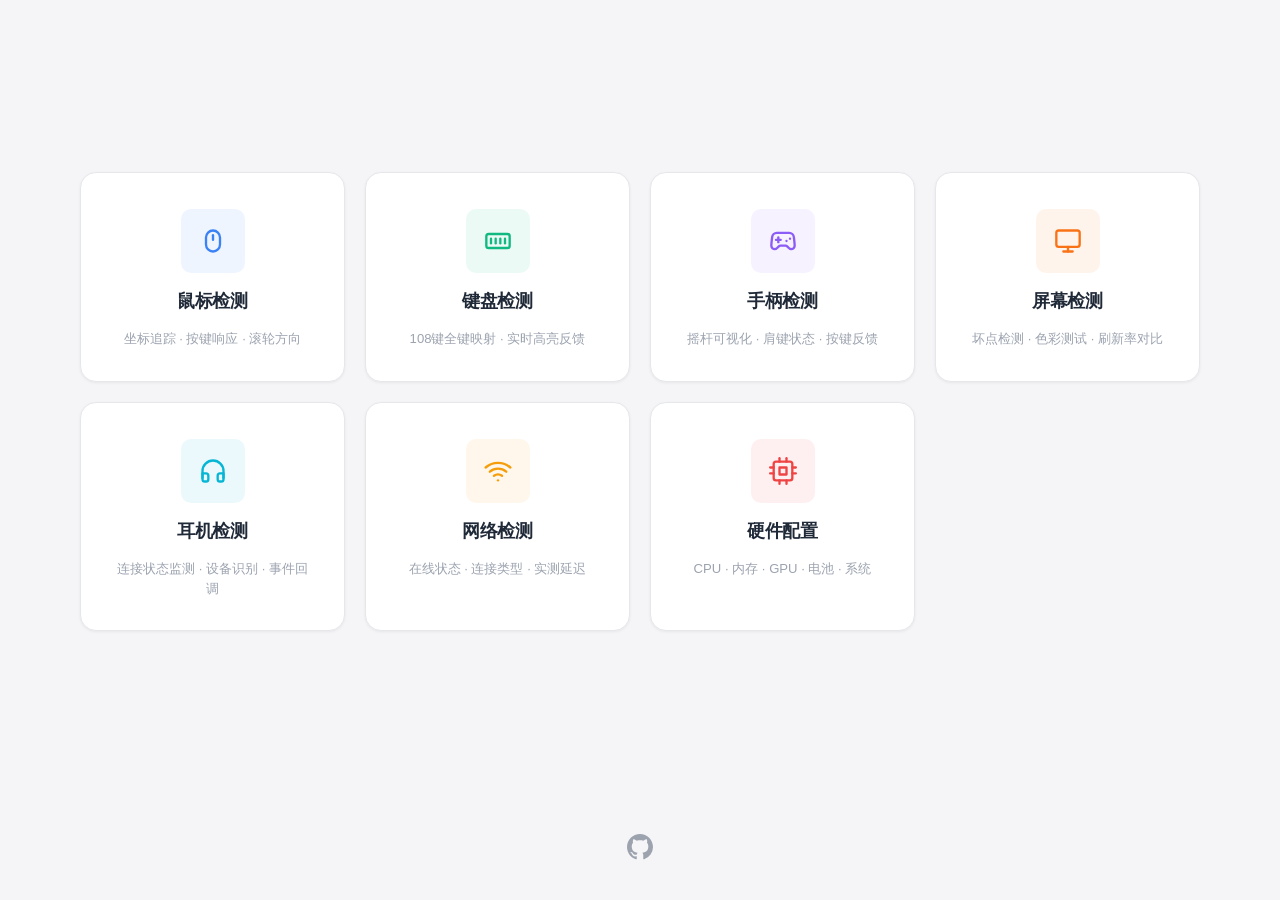
==== commit 35eec51c: "feat: 硬件检测 SPA — 鼠标/键盘/手柄/屏幕/耳机/网络/硬件检测 - 纯前端 SPA，各检测器拆分为独立 kebab-case 模块 - 耳机检测改用 Web Audio 实时合成测试音" ====
--- a/index.html
+++ b/index.html
@@ -328,8 +328,30 @@
       <div class="hp-player">
         <button class="hp-play-btn" id="hp-play-btn" onclick="toggleHeadphonePlayback()" aria-label="播放/暂停"></button>
         <div class="hp-track">
-          <div class="hp-track-name" id="hp-track-name">渡口（试听）</div>
-          <div class="hp-track-time"><span id="hp-time-current">0:00</span> / <span id="hp-time-total">0:00</span></div>
+          <div class="hp-track-name">耳机测试音 · 实时波形监测</div>
+          <div class="hp-track-sub" id="hp-tone-desc">正弦波 · 1000 Hz</div>
+        </div>
+      </div>
+
+      <!-- 测试音参数（实时合成，无需音频文件） -->
+      <div class="hp-tone-controls">
+        <div class="hp-tone-row">
+          <span class="hp-tone-label">频率</span>
+          <input type="range" class="hp-freq-slider" id="hp-freq-slider" min="100" max="8000" step="10" value="1000"
+                 oninput="setHeadphoneFreq(this.value)" aria-label="频率">
+          <span class="hp-freq-value" id="hp-freq-value">1000 Hz</span>
+        </div>
+        <div class="hp-tone-row">
+          <span class="hp-tone-label">波形</span>
+          <div class="hp-wave-btns" id="hp-wave-btns">
+            <button type="button" class="hp-wave-btn active" data-wave="sine" onclick="setHeadphoneWaveType('sine')">正弦</button>
+            <button type="button" class="hp-wave-btn" data-wave="triangle" onclick="setHeadphoneWaveType('triangle')">三角</button>
+            <button type="button" class="hp-wave-btn" data-wave="square" onclick="setHeadphoneWaveType('square')">方波</button>
+            <button type="button" class="hp-wave-btn" data-wave="sawtooth" onclick="setHeadphoneWaveType('sawtooth')">锯齿</button>
+          </div>
+        </div>
+        <div class="hp-tone-row">
+          <button type="button" class="hp-ping-btn" id="hp-ping-btn" onclick="startStereoPingTest()">左右声道交替测试</button>
         </div>
       </div>
 
@@ -355,7 +377,7 @@
     <!-- 声道检测 + 平衡（仅耳机连接后可用） -->
     <div class="panel hp-channel-panel hp-detect-content">
       <h3>声道检测 · 左右平衡</h3>
-      <div class="hp-channel-status detecting" id="hp-channel-status">声道检测待命 — 请播放音乐以驱动检测</div>
+      <div class="hp-channel-status detecting" id="hp-channel-status">声道检测待命 — 请播放测试音以驱动检测</div>
 
       <div class="hp-channel-meters">
         <div class="hp-meter"><span class="hp-meter-label">L</span><div class="hp-meter-track"><div class="hp-meter-fill" id="hp-chan-l-level"></div></div></div>
--- a/css/main.css
+++ b/css/main.css
@@ -0,0 +1,238 @@
+/* ================================================================
+   main.css — 全局样式
+   依赖：无（被所有页面引用）
+   包含：CSS 变量（主题）、基础重置、页面容器、导航栏、
+         主页卡片网格、子页面通用面板/指示灯/按钮、页脚、响应式
+   ================================================================ */
+
+/* ----------------------------------------------------------------
+   CSS 变量 — 白色简约（默认）/ 暗色（夜间自动切换）
+   ---------------------------------------------------------------- */
+:root {
+  --bg:            #f5f5f7;
+  --bg-elevated:   #ffffff;
+  --bg-card:       #ffffff;
+  --bg-hover:      #f0f0f3;
+  --bg-input:      #f8f9fa;
+  --border:        #e5e7eb;
+  --border-light:  #e5e7eb;
+  --text:          #1f2937;
+  --text-secondary:#6b7280;
+  --text-muted:    #9ca3af;
+  --accent:        #3b82f6;
+  --accent-hover:  #2563eb;
+  --accent-subtle: rgba(59,130,246,0.08);
+  --green:         #10b981;
+  --green-subtle:  rgba(16,185,129,0.08);
+  --red:           #ef4444;
+  --red-subtle:    rgba(239,68,68,0.08);
+  --yellow:        #f59e0b;
+  --yellow-subtle: rgba(245,158,11,0.08);
+  --orange:        #f97316;
+  --orange-subtle: rgba(249,115,22,0.08);
+  --purple:        #8b5cf6;
+  --purple-subtle: rgba(139,92,246,0.08);
+  --cyan:          #06b6d4;
+  --cyan-subtle:   rgba(6,182,212,0.08);
+  --shadow-sm:     0 1px 3px rgba(0,0,0,.06);
+  --shadow:        0 4px 24px rgba(0,0,0,.06);
+  --shadow-lg:     0 12px 40px rgba(0,0,0,.08);
+  --radius:        16px;
+  --radius-sm:     10px;
+  --radius-xs:     6px;
+  --transition:    0.2s cubic-bezier(0.4,0,0.2,1);
+  --max-w:         1120px;
+}
+
+/* 夜间自动切换 */
+@media (prefers-color-scheme: dark) {
+  :root {
+    --bg:            #0f1117;
+    --bg-elevated:   #1a1d27;
+    --bg-card:       #1e2130;
+    --bg-hover:      #252a38;
+    --bg-input:      #161822;
+    --border:        #2a2d3a;
+    --border-light:  #353849;
+    --text:          #e8eaed;
+    --text-secondary:#9aa0b0;
+    --text-muted:    #6b7084;
+    --accent:        #6c8cff;
+    --accent-hover:  #8ba3ff;
+    --accent-subtle: rgba(108,140,255,0.12);
+    --green:         #34d399;
+    --green-subtle:  rgba(52,211,153,0.12);
+    --red:           #f87171;
+    --red-subtle:    rgba(248,113,113,0.12);
+    --yellow:        #fbbf24;
+    --yellow-subtle: rgba(251,191,36,0.12);
+    --orange:        #fb923c;
+    --orange-subtle: rgba(251,146,60,0.12);
+    --purple:        #a78bfa;
+    --purple-subtle: rgba(167,139,250,0.12);
+    --cyan:          #22d3ee;
+    --cyan-subtle:   rgba(34,211,238,0.12);
+    --shadow-sm:     0 1px 3px rgba(0,0,0,.3);
+    --shadow:        0 4px 24px rgba(0,0,0,.4);
+    --shadow-lg:     0 12px 40px rgba(0,0,0,.5);
+  }
+}
+
+/* ----------------------------------------------------------------
+   基础重置
+   ---------------------------------------------------------------- */
+*,*::before,*::after{box-sizing:border-box;margin:0;padding:0}
+html{font-size:16px;-webkit-font-smoothing:antialiased}
+body{
+  font-family:-apple-system,BlinkMacSystemFont,"Segoe UI","PingFang SC","Microsoft YaHei","Helvetica Neue",sans-serif;
+  background:var(--bg);color:var(--text);min-height:100vh;line-height:1.6;
+}
+body.no-scroll{overflow:hidden}
+
+/* ----------------------------------------------------------------
+   页面容器
+   ---------------------------------------------------------------- */
+.page{display:none;min-height:100vh;animation:fadeSlideIn .35s ease}
+.page.active{display:flex;flex-direction:column}
+@keyframes fadeSlideIn{from{opacity:0;transform:translateY(12px)}to{opacity:1;transform:translateY(0)}}
+@keyframes pulse{0%,100%{opacity:1}50%{opacity:.5}}
+@keyframes keyGlow{
+  0%,100%{box-shadow:0 0 6px var(--accent-subtle),0 0 16px rgba(59,130,246,.15)}
+  50%{box-shadow:0 0 12px var(--accent),0 0 28px rgba(59,130,246,.3)}
+}
+
+/* ----------------------------------------------------------------
+   导航栏
+   ---------------------------------------------------------------- */
+.nav-bar{
+  display:flex;align-items:center;gap:14px;padding:14px 24px;
+  border-bottom:1px solid var(--border);background:var(--bg-elevated);
+  position:sticky;top:0;z-index:100;backdrop-filter:blur(12px);
+}
+.nav-bar .back-btn{
+  display:flex;align-items:center;gap:6px;
+  background:var(--bg-input);color:var(--text-secondary);
+  border:1px solid var(--border);padding:7px 14px;border-radius:var(--radius-xs);
+  cursor:pointer;font-size:.84rem;transition:all var(--transition);font-family:inherit;
+}
+.nav-bar .back-btn:hover{background:var(--bg-hover);color:var(--text);border-color:var(--text-muted)}
+.nav-bar .back-btn svg{width:16px;height:16px}
+.nav-bar .page-title{font-size:1.05rem;font-weight:600;color:var(--text)}
+.nav-bar .nav-status{margin-left:auto;font-size:.78rem;color:var(--text-muted);display:flex;align-items:center;gap:8px}
+.nav-bar .status-dot{width:7px;height:7px;border-radius:50%;background:var(--green)}
+.nav-bar .status-dot.idle{background:var(--text-muted)}
+.nav-bar .status-dot.active-dot{background:var(--green);animation:pulse 1.5s infinite}
+
+/* ----------------------------------------------------------------
+   主页 — 极简卡片网格
+   ---------------------------------------------------------------- */
+.home-container{
+  flex:1;display:flex;align-items:center;justify-content:center;
+  padding:48px 24px;
+}
+.card-grid{
+  display:grid;grid-template-columns:repeat(auto-fit,minmax(240px,1fr));
+  gap:20px;width:100%;max-width:var(--max-w);
+}
+.detection-card{
+  display:flex;flex-direction:column;align-items:center;gap:16px;
+  background:var(--bg-card);border:1px solid var(--border);
+  border-radius:var(--radius);padding:36px 28px 32px;cursor:pointer;
+  transition:all var(--transition);text-align:center;
+  color:var(--text);font-family:inherit;
+  box-shadow:var(--shadow-sm);
+}
+.detection-card:hover{
+  background:var(--bg-hover);border-color:var(--text-muted);
+  transform:translateY(-4px);box-shadow:var(--shadow-lg);
+}
+.detection-card .card-icon-wrap{
+  width:64px;height:64px;border-radius:var(--radius-sm);
+  display:flex;align-items:center;justify-content:center;
+  transition:transform var(--transition);
+}
+.detection-card:hover .card-icon-wrap{transform:scale(1.06)}
+.card-icon-wrap.mouse{background:var(--accent-subtle);color:var(--accent)}
+.card-icon-wrap.keyboard{background:var(--green-subtle);color:var(--green)}
+.card-icon-wrap.gamepad{background:var(--purple-subtle);color:var(--purple)}
+.card-icon-wrap.screen{background:var(--orange-subtle);color:var(--orange)}
+.card-icon-wrap.headphone{background:var(--cyan-subtle);color:var(--cyan)}
+.card-icon-wrap.network{background:var(--yellow-subtle);color:var(--yellow)}
+.card-icon-wrap.hardware{background:var(--red-subtle);color:var(--red)}
+.detection-card .card-icon-wrap svg{width:28px;height:28px}
+.detection-card .card-title{font-size:1.1rem;font-weight:650;letter-spacing:-.3px}
+.detection-card .card-desc{font-size:.82rem;color:var(--text-muted);line-height:1.5;max-width:200px}
+
+/* ----------------------------------------------------------------
+   子页面通用
+   ---------------------------------------------------------------- */
+.sub-content{flex:1;padding:32px 24px;max-width:var(--max-w);margin:0 auto;width:100%}
+.section-title{
+  font-size:.78rem;font-weight:650;text-transform:uppercase;letter-spacing:1.2px;
+  color:var(--text-muted);margin-bottom:14px;
+}
+
+/* 面板 */
+.panel-grid{display:grid;grid-template-columns:repeat(auto-fit,minmax(280px,1fr));gap:16px;margin-bottom:20px}
+.panel{
+  background:var(--bg-card);border:1px solid var(--border);
+  border-radius:var(--radius);padding:20px 22px;
+  box-shadow:var(--shadow-sm);
+}
+.panel h3{font-size:.84rem;font-weight:600;color:var(--text-secondary);margin-bottom:12px}
+.panel .metric{display:flex;justify-content:space-between;align-items:center;padding:7px 0;border-bottom:1px solid var(--border)}
+.panel .metric:last-child{border-bottom:none}
+.panel .metric-label{font-size:.8rem;color:var(--text-muted)}
+.panel .metric-value{font-size:.88rem;font-weight:600;font-variant-numeric:tabular-nums;color:var(--text)}
+
+/* 指示灯 */
+.indicator-row{display:flex;gap:8px;flex-wrap:wrap}
+.indicator{
+  display:flex;align-items:center;gap:8px;padding:9px 14px;border-radius:var(--radius-xs);
+  background:var(--bg-input);border:1px solid var(--border);
+  font-size:.8rem;color:var(--text-muted);transition:all var(--transition);min-width:90px;
+}
+.indicator.active{border-color:var(--green);color:var(--green);background:var(--green-subtle)}
+.indicator .indicator-dot{width:8px;height:8px;border-radius:50%;background:var(--text-muted);transition:background var(--transition)}
+.indicator.active .indicator-dot{background:var(--green)}
+
+/* 通用按钮 */
+.btn{
+  display:inline-flex;align-items:center;gap:6px;padding:9px 18px;
+  border-radius:var(--radius-xs);font-size:.84rem;font-weight:500;cursor:pointer;
+  border:1px solid var(--border);background:var(--bg-card);color:var(--text-secondary);
+  transition:all var(--transition);font-family:inherit;box-shadow:var(--shadow-sm);
+}
+.btn:hover{background:var(--bg-hover);color:var(--text);border-color:var(--text-muted)}
+.btn.primary{background:var(--accent);color:#fff;border-color:var(--accent)}
+.btn.primary:hover{background:var(--accent-hover);border-color:var(--accent-hover)}
+
+/* 主页页脚 */
+.home-footer{
+  padding:24px 24px 32px;text-align:center;
+}
+.github-link{
+  display:inline-flex;align-items:center;justify-content:center;
+  width:40px;height:40px;border-radius:50%;
+  color:var(--text-muted);transition:all var(--transition);
+  text-decoration:none;
+}
+.github-link:hover{color:var(--text);transform:scale(1.1)}
+.github-link svg{width:26px;height:26px}
+
+/* ----------------------------------------------------------------
+   响应式（通用部分）
+   ---------------------------------------------------------------- */
+@media(max-width:900px){
+  .card-grid{grid-template-columns:repeat(2,1fr);gap:14px}
+  .detection-card{padding:28px 20px 24px}
+}
+@media(max-width:600px){
+  .card-grid{grid-template-columns:1fr;max-width:360px}
+  .home-container{padding:32px 16px}
+  .nav-bar{padding:10px 14px}
+  .sub-content{padding:20px 14px}
+  .panel-grid{grid-template-columns:1fr}
+  .indicator-row{flex-direction:column}
+  .btn{justify-content:center}
+}
--- a/css/mouse-detector.css
+++ b/css/mouse-detector.css
@@ -0,0 +1,33 @@
+/* ================================================================
+   mouse-detector.css — 鼠标检测页面样式
+   依赖：main.css（CSS 变量 / .panel / .indicator）
+   ================================================================ */
+
+.mouse-track-zone{
+  position:relative;width:100%;height:300px;background:var(--bg-input);
+  border:2px dashed var(--border);border-radius:var(--radius);overflow:hidden;
+  margin-bottom:20px;cursor:crosshair;
+}
+.mouse-track-zone .crosshair-h{position:absolute;left:0;right:0;height:1px;background:rgba(59,130,246,.4);pointer-events:none}
+.mouse-track-zone .crosshair-v{position:absolute;top:0;bottom:0;width:1px;background:rgba(59,130,246,.4);pointer-events:none}
+.mouse-track-zone .coord-tip{
+  position:absolute;pointer-events:none;background:var(--bg-card);
+  border:1px solid var(--border);border-radius:var(--radius-xs);
+  padding:4px 10px;font-size:.74rem;color:var(--text-secondary);
+  transform:translate(12px,12px);white-space:nowrap;
+}
+.mouse-track-zone .track-hint{
+  position:absolute;top:50%;left:50%;transform:translate(-50%,-50%);
+  color:var(--text-muted);font-size:.85rem;pointer-events:none;
+}
+.click-ripple{
+  position:absolute;pointer-events:none;width:20px;height:20px;border-radius:50%;
+  border:2px solid var(--accent);transform:translate(-50%,-50%);
+  animation:rippleOut .6s ease-out forwards;
+}
+@keyframes rippleOut{to{width:80px;height:80px;opacity:0}}
+
+/* 响应式 */
+@media(max-width:600px){
+  .mouse-track-zone{height:200px}
+}
--- a/css/keyboard-detector.css
+++ b/css/keyboard-detector.css
@@ -0,0 +1,75 @@
+/* ================================================================
+   keyboard-detector.css — 键盘检测页面样式
+   依赖：main.css（CSS 变量 / .panel）
+   ================================================================ */
+
+.keyboard-wrap{
+  background:var(--bg-card);border:1px solid var(--border);border-radius:var(--radius);
+  padding:16px 14px 18px;overflow-x:auto;
+  box-shadow:var(--shadow-sm);
+}
+/* 功能键行（横跨全部区域） */
+.kb-func-row{display:flex;gap:10px;margin-bottom:6px;justify-content:center}
+.kb-func-main{display:flex;gap:4px}
+.kb-func-nav{display:flex;gap:4px}
+/* 主体三区 */
+.kb-body{display:flex;gap:10px;justify-content:center;align-items:flex-start;flex-wrap:nowrap}
+.kb-main{display:flex;flex-direction:column;gap:4px}
+.kb-nav{display:flex;flex-direction:column;gap:4px}
+.kb-nav-row{display:flex;gap:4px}
+.kb-numpad{display:grid;grid-template-columns:repeat(4,38px);grid-template-rows:repeat(5,38px);gap:4px}
+/* 按键 */
+.key-row{display:flex;gap:4px;flex-wrap:nowrap}
+.key-key{
+  height:38px;min-width:38px;padding:0 3px;
+  display:flex;align-items:center;justify-content:center;
+  background:var(--bg-input);border:1px solid var(--border);
+  border-radius:5px;font-size:.68rem;color:var(--text-secondary);
+  font-family:"SF Mono","Consolas","Menlo",monospace;
+  transition:all .06s ease;user-select:none;flex-shrink:0;white-space:nowrap;
+}
+.kb-numpad .key-key{width:38px;min-width:38px}
+.key-key.pressed{
+  background:var(--accent);color:#fff;border-color:var(--accent-hover);
+  transform:scale(.92);z-index:2;position:relative;
+  animation:keyGlow .6s ease-in-out infinite;
+}
+.key-key.w15{min-width:55px}.key-key.w175{min-width:70px}
+.key-key.w2{min-width:80px}.key-key.w225{min-width:90px}
+.key-key.w275{min-width:110px}.key-key.w6{min-width:240px}.key-key.w625{min-width:250px}
+.key-key.fn-key{opacity:.7;font-size:.62rem}
+.key-key.spacer{background:transparent;border:none;min-width:24px}
+.key-gap{width:24px;flex-shrink:0}
+
+.key-info-panel{display:flex;gap:20px;flex-wrap:wrap;margin-top:16px}
+.key-history{
+  flex:1;min-width:280px;max-height:200px;overflow-y:auto;
+  background:var(--bg-card);border:1px solid var(--border);
+  border-radius:var(--radius);padding:12px 16px;box-shadow:var(--shadow-sm);
+}
+.key-history-item{display:flex;gap:14px;padding:4px 0;font-size:.76rem;font-family:"SF Mono","Consolas",monospace;border-bottom:1px solid var(--border)}
+.key-history-item .kh-key{color:var(--accent);min-width:50px;font-weight:600}
+.key-history-item .kh-code{color:var(--text-muted);min-width:90px}
+.key-history-item .kh-event{min-width:30px;font-weight:600}
+.key-history-item .kh-event.down-kh{color:var(--green)}
+.key-history-item .kh-event.up-kh{color:var(--red)}
+.key-history-empty{color:var(--text-muted);font-size:.8rem;padding:8px 0}
+
+/* 响应式 */
+@media(max-width:900px){
+  .key-key{height:32px;min-width:30px;font-size:.6rem;padding:0 2px}
+  .key-key.w15{min-width:42px}.key-key.w175{min-width:52px}
+  .key-key.w2{min-width:60px}.key-key.w225{min-width:68px}
+  .key-key.w275{min-width:80px}.key-key.w6{min-width:160px}.key-key.w625{min-width:168px}
+  .keyboard-wrap{padding:10px 6px}
+  .kb-numpad{grid-template-columns:repeat(4,30px);grid-template-rows:repeat(5,32px)}
+  .kb-numpad .key-key{width:30px;min-width:30px;height:32px}
+  .kb-body{gap:6px}.kb-func-row{gap:6px}
+}
+@media(max-width:600px){
+  .key-key{height:28px;min-width:26px;font-size:.55rem}
+  .key-key.w6{min-width:120px}.key-key.w275{min-width:60px}.key-key.w625{min-width:126px}
+  .key-gap{width:12px}
+  .kb-numpad{grid-template-columns:repeat(4,26px);grid-template-rows:repeat(5,28px)}
+  .kb-numpad .key-key{width:26px;min-width:26px;height:28px}
+}
--- a/css/gamepad-detector.css
+++ b/css/gamepad-detector.css
@@ -0,0 +1,32 @@
+/* ================================================================
+   gamepad-detector.css — 手柄检测页面样式
+   依赖：main.css（CSS 变量 / .panel / .metric）
+   ================================================================ */
+
+.gamepad-visual-wrap{
+  position:relative;width:100%;max-width:560px;margin:0 auto;padding:10px 0;
+}
+.gamepad-visual-wrap svg{width:100%;height:auto;display:block}
+.joystick-line{stroke-linecap:round;transition:all .03s linear}
+
+.shoulder-rect{
+  rx:6;transition:all .08s ease;
+}
+.gamepad-btn-grid{
+  display:grid;grid-template-columns:repeat(4,1fr);gap:8px;max-width:420px;
+}
+.gbtn{
+  display:flex;flex-direction:column;align-items:center;gap:4px;
+  padding:9px 6px;background:var(--bg-input);border:1px solid var(--border);
+  border-radius:var(--radius-xs);font-size:.7rem;color:var(--text-muted);
+  transition:all var(--transition);
+}
+.gbtn.pressed{border-color:var(--accent);color:var(--accent);background:var(--accent-subtle)}
+.gbtn .gbtn-val{font-size:.66rem;font-family:monospace;color:var(--text-secondary)}
+.axis-bar{height:5px;background:var(--border);border-radius:3px;overflow:hidden;margin-top:4px}
+.axis-fill{height:100%;background:var(--accent);border-radius:3px;transition:width .05s linear}
+
+/* 响应式 */
+@media(max-width:600px){
+  .gamepad-btn-grid{grid-template-columns:repeat(3,1fr)}
+}
--- a/css/screen-detector.css
+++ b/css/screen-detector.css
@@ -0,0 +1,60 @@
+/* ================================================================
+   screen-detector.css — 屏幕检测页面样式
+   依赖：main.css（CSS 变量 / .btn / .panel）
+   ================================================================ */
+
+.color-test-area{
+  width:100%;height:260px;border-radius:var(--radius);border:1px solid var(--border);
+  cursor:pointer;display:flex;align-items:center;justify-content:center;
+  font-size:.95rem;color:rgba(128,128,128,.5);font-weight:600;
+  transition:background-color .3s ease;margin-bottom:14px;
+}
+.color-palette{display:flex;gap:8px;flex-wrap:wrap;margin-bottom:20px}
+.color-swatch{
+  width:44px;height:44px;border-radius:var(--radius-xs);border:2px solid transparent;
+  cursor:pointer;transition:all var(--transition);
+}
+.color-swatch:hover{border-color:var(--text);transform:scale(1.12)}
+.color-swatch.active{border-color:var(--accent);box-shadow:0 0 14px rgba(59,130,246,.3)}
+
+.screen-actions{display:flex;gap:10px;flex-wrap:wrap;margin-bottom:20px}
+
+/* 全屏颜色测试遮罩 */
+.fullscreen-overlay{
+  display:none;position:fixed;inset:0;z-index:9999;cursor:pointer;
+  transition:background-color .3s ease;
+}
+.fullscreen-overlay.show{display:block}
+.fullscreen-overlay .fs-hint{
+  position:absolute;bottom:60px;left:50%;transform:translateX(-50%);
+  color:rgba(255,255,255,.45);font-size:.85rem;text-align:center;pointer-events:none;
+}
+.fullscreen-overlay .fs-close{
+  position:absolute;top:20px;right:20px;background:rgba(255,255,255,.1);
+  border:none;color:rgba(255,255,255,.6);padding:8px 16px;
+  border-radius:var(--radius-xs);cursor:pointer;font-size:.82rem;transition:all var(--transition);font-family:inherit;
+}
+.fullscreen-overlay .fs-close:hover{background:rgba(255,255,255,.2);color:rgba(255,255,255,.9)}
+
+/* 刷新率对比动画 — testufo 风格 */
+.refresh-grid{display:grid;grid-template-columns:repeat(auto-fit,minmax(300px,1fr));gap:16px;margin-bottom:20px}
+.refresh-card{
+  background:var(--bg-card);border:1px solid var(--border);
+  border-radius:var(--radius);overflow:hidden;box-shadow:var(--shadow-sm);
+}
+.refresh-card .rc-header{
+  padding:11px 16px;font-size:.8rem;font-weight:600;color:var(--text-secondary);
+  border-bottom:1px solid var(--border);display:flex;justify-content:space-between;align-items:center;
+}
+.refresh-card .rc-badge{font-size:.68rem;padding:2px 8px;border-radius:99px;font-weight:500}
+.rc-badge.bad{background:var(--red-subtle);color:var(--red)}
+.rc-badge.ok{background:var(--yellow-subtle);color:var(--yellow)}
+.rc-badge.good{background:var(--green-subtle);color:var(--green)}
+.refresh-card canvas{display:block;width:100%;height:180px;background:#1a1a2e}
+
+/* 响应式 */
+@media(max-width:600px){
+  .color-test-area{height:180px}
+  .refresh-grid{grid-template-columns:1fr}
+  .screen-actions{flex-direction:column}
+}
--- a/css/headphone-detector.css
+++ b/css/headphone-detector.css
@@ -0,0 +1,122 @@
+/* ================================================================
+   headphone-detector.css — 耳机检测页面样式
+   依赖：main.css（CSS 变量 / .panel / .metric / .btn / .indicator）
+   ================================================================ */
+
+/* 大号连接状态展示区 */
+.hp-status-hero{
+  background:var(--bg-card);border:1px solid var(--border);
+  border-radius:var(--radius);padding:36px 28px;text-align:center;
+  box-shadow:var(--shadow-sm);margin-bottom:20px;
+  transition:all var(--transition);
+}
+.hp-status-hero.connected{border-color:var(--green);box-shadow:0 0 24px var(--green-subtle)}
+.hp-status-hero.disconnected{border-color:var(--text-muted)}
+.hp-status-hero .hp-hero-icon{
+  width:72px;height:72px;border-radius:50%;margin:0 auto 16px;
+  display:flex;align-items:center;justify-content:center;
+  background:var(--bg-input);color:var(--text-muted);
+  transition:all var(--transition);
+}
+.hp-status-hero.connected .hp-hero-icon{
+  background:var(--green-subtle);color:var(--green);
+  animation:hpPulse 2s ease-in-out infinite;
+}
+.hp-status-hero .hp-hero-icon svg{width:36px;height:36px}
+@keyframes hpPulse{
+  0%,100%{box-shadow:0 0 0 0 var(--green-subtle)}
+  50%{box-shadow:0 0 0 12px transparent}
+}
+.hp-status-hero .hp-hero-label{
+  font-size:1.25rem;font-weight:650;letter-spacing:-.3px;color:var(--text);
+}
+.hp-status-hero.connected .hp-hero-label{color:var(--green)}
+.hp-status-hero.disconnected .hp-hero-label{color:var(--text-muted)}
+.hp-status-hero .hp-hero-detail{
+  font-size:.78rem;color:var(--text-muted);margin-top:6px;
+  font-family:"SF Mono","Consolas",monospace;
+}
+
+/* 设备列表 */
+.hp-device-list{display:flex;flex-direction:column;gap:8px}
+.hp-device-item{
+  display:flex;align-items:center;gap:10px;padding:10px 14px;
+  background:var(--bg-input);border:1px solid var(--border);
+  border-radius:var(--radius-xs);transition:all var(--transition);
+}
+.hp-device-item.matched{
+  border-color:var(--green);background:var(--green-subtle);
+}
+.hp-device-item .hp-dev-icon{
+  width:28px;height:28px;border-radius:var(--radius-xs);
+  display:flex;align-items:center;justify-content:center;flex-shrink:0;
+  background:var(--bg-card);color:var(--text-muted);
+}
+.hp-device-item.matched .hp-dev-icon{color:var(--green)}
+.hp-device-item .hp-dev-icon svg{width:16px;height:16px}
+.hp-device-item .hp-dev-info{flex:1;min-width:0}
+.hp-device-item .hp-dev-label{
+  font-size:.82rem;font-weight:600;color:var(--text);
+  white-space:nowrap;overflow:hidden;text-overflow:ellipsis;
+}
+.hp-device-item .hp-dev-id{
+  font-size:.7rem;color:var(--text-muted);font-family:"SF Mono","Consolas",monospace;
+}
+.hp-device-item .hp-dev-tag{
+  font-size:.64rem;padding:2px 8px;border-radius:99px;font-weight:500;flex-shrink:0;
+  background:var(--border);color:var(--text-muted);
+}
+.hp-device-item.matched .hp-dev-tag{background:var(--green-subtle);color:var(--green)}
+.hp-device-empty{
+  color:var(--text-muted);font-size:.82rem;padding:12px 0;text-align:center;
+}
+
+/* 事件日志 */
+.hp-event-log{
+  max-height:240px;overflow-y:auto;
+}
+.hp-event-item{
+  display:flex;align-items:center;gap:12px;padding:8px 0;
+  border-bottom:1px solid var(--border);font-size:.76rem;
+}
+.hp-event-item:last-child{border-bottom:none}
+.hp-event-item .hp-ev-dot{
+  width:8px;height:8px;border-radius:50%;flex-shrink:0;
+}
+.hp-event-item.connect .hp-ev-dot{background:var(--green)}
+.hp-event-item.disconnect .hp-ev-dot{background:var(--red)}
+.hp-event-item .hp-ev-type{
+  font-weight:600;min-width:70px;
+}
+.hp-event-item.connect .hp-ev-type{color:var(--green)}
+.hp-event-item.disconnect .hp-ev-type{color:var(--red)}
+.hp-event-item .hp-ev-device{
+  flex:1;color:var(--text-secondary);
+  white-space:nowrap;overflow:hidden;text-overflow:ellipsis;
+}
+.hp-event-item .hp-ev-time{
+  color:var(--text-muted);font-family:"SF Mono","Consolas",monospace;font-size:.7rem;flex-shrink:0;
+}
+.hp-event-empty{
+  color:var(--text-muted);font-size:.8rem;padding:8px 0;
+}
+
+/* 权限提示 */
+.hp-permission-hint{
+  display:flex;align-items:flex-start;gap:10px;padding:12px 16px;
+  background:var(--yellow-subtle);border:1px solid var(--yellow);
+  border-radius:var(--radius-xs);margin-bottom:16px;
+  font-size:.78rem;color:var(--text-secondary);line-height:1.5;
+}
+.hp-permission-hint svg{width:18px;height:18px;color:var(--yellow);flex-shrink:0;margin-top:1px}
+.hp-permission-hint.hidden{display:none}
+
+/* 操作按钮组 */
+.hp-actions{display:flex;gap:10px;flex-wrap:wrap;margin-bottom:20px}
+
+/* 响应式 */
+@media(max-width:600px){
+  .hp-status-hero{padding:28px 20px}
+  .hp-actions{flex-direction:column}
+  .hp-actions .btn{justify-content:center}
+}
--- a/css/headphone-audio.css
+++ b/css/headphone-audio.css
@@ -0,0 +1,141 @@
+/* ================================================================
+   headphone-audio.css — 耳机音乐播放 / 实时波形 / 音量控制
+   依赖：main.css（CSS 变量与通用面板/按钮）
+   主题：cyan（与首页耳机卡片、状态指示灯一致）
+   ================================================================ */
+
+/* 面板容器 */
+.hp-audio-panel{margin-bottom:20px}
+
+/* 播放器行 */
+.hp-player{
+  display:flex;align-items:center;gap:16px;flex-wrap:wrap;
+  margin-bottom:16px;
+}
+.hp-play-btn{
+  flex:0 0 auto;width:54px;height:54px;border-radius:50%;
+  border:1px solid var(--cyan);background:var(--cyan);color:#fff;
+  display:flex;align-items:center;justify-content:center;cursor:pointer;
+  transition:all var(--transition);box-shadow:0 4px 14px var(--cyan-subtle);
+}
+.hp-play-btn:hover{transform:scale(1.06);filter:brightness(1.06)}
+.hp-play-btn svg{width:24px;height:24px}
+.hp-play-btn.playing{
+  background:var(--bg-input);color:var(--cyan);border-color:var(--border);
+  box-shadow:none;
+}
+
+/* 曲目信息 */
+.hp-track{flex:1 1 200px;min-width:160px}
+.hp-track-name{font-size:.95rem;font-weight:600;color:var(--text)}
+.hp-track-time{
+  font-size:.8rem;color:var(--text-muted);
+  font-variant-numeric:tabular-nums;margin-top:2px;
+}
+
+/* 注意：内容不再因耳机连接状态而隐藏，进入页面即直接展示全部模块 */
+
+/* 声道检测面板 */
+.hp-channel-panel{margin-bottom:20px}
+.hp-channel-status{
+  font-size:.84rem;padding:10px 12px;border-radius:var(--radius-sm);
+  border:1px solid var(--border);margin-bottom:14px;line-height:1.5;
+}
+.hp-channel-status.detecting{color:var(--text-secondary);background:var(--bg-input)}
+.hp-channel-status.done{color:var(--cyan);background:var(--cyan-subtle);border-color:transparent}
+
+/* L/R 电平条 */
+.hp-channel-meters{margin-bottom:14px}
+.hp-meter{display:flex;align-items:center;gap:10px;margin:6px 0}
+.hp-meter-label{width:16px;font-weight:700;color:var(--text-muted);font-size:.8rem}
+.hp-meter-track{flex:1;height:9px;background:var(--bg-input);border:1px solid var(--border);border-radius:5px;overflow:hidden}
+.hp-meter-fill{height:100%;width:0;background:linear-gradient(90deg,#0891b2,var(--cyan));transition:width .18s ease}
+
+/* 声道平衡滑块 */
+.hp-balance-row{display:flex;align-items:center;gap:12px;margin-top:6px}
+.hp-balance-end{font-size:.74rem;color:var(--text-muted);white-space:nowrap}
+.hp-balance-slider{flex:1;accent-color:var(--cyan);height:4px;cursor:pointer}
+.hp-balance-slider:disabled{opacity:.45;cursor:not-allowed}
+.hp-balance-value{
+  margin-top:8px;font-size:.8rem;color:var(--text-secondary);
+  text-align:center;font-variant-numeric:tabular-nums;
+}
+
+/* 波形画布 */
+.hp-waveform-wrap{
+  position:relative;height:140px;
+  background:var(--bg-input);border:1px solid var(--border);
+  border-radius:var(--radius-sm);overflow:hidden;
+}
+#hp-waveform{display:block;width:100%;height:100%}
+.hp-wave-placeholder{
+  position:absolute;inset:0;display:flex;align-items:center;justify-content:center;
+  color:var(--text-muted);font-size:.84rem;pointer-events:none;
+}
+
+/* 音量控制行 */
+.hp-volume-row{display:flex;align-items:center;gap:12px;margin-top:16px}
+.hp-vol-icon-btn{
+  flex:0 0 auto;background:none;border:none;color:var(--text-secondary);
+  cursor:pointer;display:flex;align-items:center;justify-content:center;
+  padding:4px;transition:color var(--transition);
+}
+.hp-vol-icon-btn:hover{color:var(--cyan)}
+.hp-vol-icon-btn.muted{color:var(--text-muted)}
+.hp-vol-icon-btn svg{width:22px;height:22px}
+.hp-volume-slider{
+  flex:1;accent-color:var(--cyan);height:4px;cursor:pointer;
+}
+.hp-volume-value{
+  font-size:.82rem;font-weight:600;color:var(--text);
+  font-variant-numeric:tabular-nums;min-width:44px;text-align:right;
+}
+
+/* 测试音参数控件 */
+.hp-track-sub{
+  font-size:.78rem;color:var(--text-muted);margin-top:2px;
+  font-variant-numeric:tabular-nums;
+}
+.hp-tone-controls{
+  margin:4px 0 16px;
+  padding:14px 14px;
+  background:var(--bg-input);
+  border:1px solid var(--border);
+  border-radius:var(--radius-sm);
+  display:flex;flex-direction:column;gap:12px;
+}
+.hp-tone-row{display:flex;align-items:center;gap:12px;flex-wrap:wrap}
+.hp-tone-label{width:34px;font-size:.8rem;color:var(--text-muted);flex:0 0 auto}
+.hp-freq-slider{flex:1;accent-color:var(--cyan);height:4px;cursor:pointer;min-width:120px}
+.hp-freq-value{
+  font-size:.82rem;font-weight:600;color:var(--text);
+  font-variant-numeric:tabular-nums;min-width:64px;text-align:right;
+}
+.hp-wave-btns{display:flex;gap:8px;flex-wrap:wrap}
+.hp-wave-btn{
+  background:var(--bg-card);color:var(--text-secondary);
+  border:1px solid var(--border);border-radius:var(--radius-sm);
+  padding:6px 14px;font-size:.82rem;cursor:pointer;transition:all var(--transition);
+}
+.hp-wave-btn:hover{border-color:var(--cyan);color:var(--cyan)}
+.hp-wave-btn.active{
+  background:var(--cyan);color:#fff;border-color:var(--cyan);
+}
+.hp-ping-btn{
+  align-self:flex-start;
+  background:var(--bg-card);color:var(--cyan);
+  border:1px solid var(--cyan);border-radius:var(--radius-sm);
+  padding:9px 18px;font-size:.84rem;font-weight:600;cursor:pointer;transition:all var(--transition);
+}
+.hp-ping-btn:hover{filter:brightness(1.06);transform:translateY(-1px)}
+.hp-ping-btn.active,.hp-ping-btn:disabled{
+  opacity:.6;cursor:not-allowed;transform:none;
+}
+
+/* 响应式 */
+@media(max-width:600px){
+  .hp-player{gap:12px}
+  .hp-balance-row{gap:8px}
+  .hp-tone-row{gap:8px}
+  .hp-freq-slider{min-width:80px}
+}
--- a/css/network-detector.css
+++ b/css/network-detector.css
@@ -0,0 +1,40 @@
+/* ================================================================
+   network-detector.css — 网络检测页面专属样式
+   主题色：黄 (var(--yellow))
+   依赖：main.css（变量与通用 .panel / .metric 等）
+   ================================================================ */
+
+/* 在线状态徽章 */
+.net-online-badge{
+  display:inline-flex;align-items:center;gap:8px;
+  padding:8px 16px;border-radius:var(--radius-xs);font-size:.86rem;font-weight:600;
+  margin-bottom:14px;
+}
+.net-online-badge::before{content:"";width:9px;height:9px;border-radius:50%;background:currentColor}
+.net-online-badge.online{background:var(--green-subtle);color:var(--green)}
+.net-online-badge.offline{background:var(--red-subtle);color:var(--red)}
+
+/* 实测延迟大数字 */
+.net-ping-big{
+  font-size:2.6rem;font-weight:700;line-height:1;color:var(--yellow);
+  font-variant-numeric:tabular-nums;margin:6px 0 16px;transition:color var(--transition);
+}
+.net-ping-big.good{color:var(--green)}
+.net-ping-badge{color:var(--yellow)}
+.net-ping-big.poor{color:var(--red)}
+
+/* 延迟曲线 */
+.net-ping-chart{width:100%;height:140px;display:block}
+.net-ping-hint{font-size:.74rem;color:var(--text-muted);margin-top:8px;text-align:right}
+
+/* 无法读取字段（浏览器限制） */
+.net-na{color:var(--text-muted)}
+
+/* 说明框 */
+.net-note,.hw-note{
+  font-size:.72rem;color:var(--text-muted);line-height:1.5;margin-top:12px;
+  padding:10px 12px;background:var(--bg-input);border:1px solid var(--border);border-radius:var(--radius-xs);
+}
+.net-note code,.hw-note code{
+  background:var(--bg-card);padding:1px 5px;border-radius:4px;font-size:.92em;color:var(--text-secondary);
+}
--- a/css/hardware-detector.css
+++ b/css/hardware-detector.css
@@ -0,0 +1,45 @@
+/* ================================================================
+   hardware-detector.css — 硬件配置页面专属样式
+   主题色：红 (var(--red))
+   依赖：main.css（变量与通用 .panel / .metric / .indicator-row 等）
+   ================================================================ */
+
+/* GPU 文本框 */
+.hw-gpu{
+  background:var(--bg-input);border:1px solid var(--border);border-radius:var(--radius-xs);
+  padding:14px 16px;font-size:.84rem;color:var(--text);line-height:1.5;word-break:break-word;
+}
+
+/* User-Agent 文本 */
+.hw-ua{
+  font-size:.74rem;font-weight:500;color:var(--text-secondary);
+  word-break:break-all;line-height:1.5;text-align:right;
+}
+
+/* 多显卡列表 */
+.hw-gpu-list{display:flex;flex-direction:column;gap:12px}
+.hw-gpu-card{
+  background:var(--bg-input);border:1px solid var(--border);border-radius:var(--radius-xs);
+  padding:14px 16px;
+}
+.hw-gpu-name{font-size:.9rem;font-weight:600;color:var(--text);margin-bottom:6px;word-break:break-word}
+.hw-gpu-meta{font-size:.76rem;color:var(--text-secondary);line-height:1.5;word-break:break-word}
+
+/* 信息提示框（说明浏览器限制） */
+.hw-note{
+  font-size:.72rem;color:var(--text-muted);line-height:1.5;margin-top:12px;
+  padding:10px 12px;background:var(--bg-input);border:1px solid var(--border);border-radius:var(--radius-xs);
+}
+.hw-note code{
+  background:var(--bg-card);padding:1px 5px;border-radius:4px;font-size:.92em;color:var(--text-secondary);
+}
+
+/* 能力支持 chips */
+.hw-cap-chip{
+  display:inline-flex;align-items:center;gap:6px;padding:7px 13px;border-radius:999px;
+  font-size:.78rem;font-weight:500;border:1px solid var(--border);
+  background:var(--bg-input);color:var(--text-secondary);transition:all var(--transition);
+}
+.hw-cap-chip.supported{border-color:var(--green);color:var(--green);background:var(--green-subtle)}
+.hw-cap-chip.unsupported{border-color:var(--border);color:var(--text-muted)}
+.hw-cap-chip .dot{width:7px;height:7px;border-radius:50%;background:currentColor}
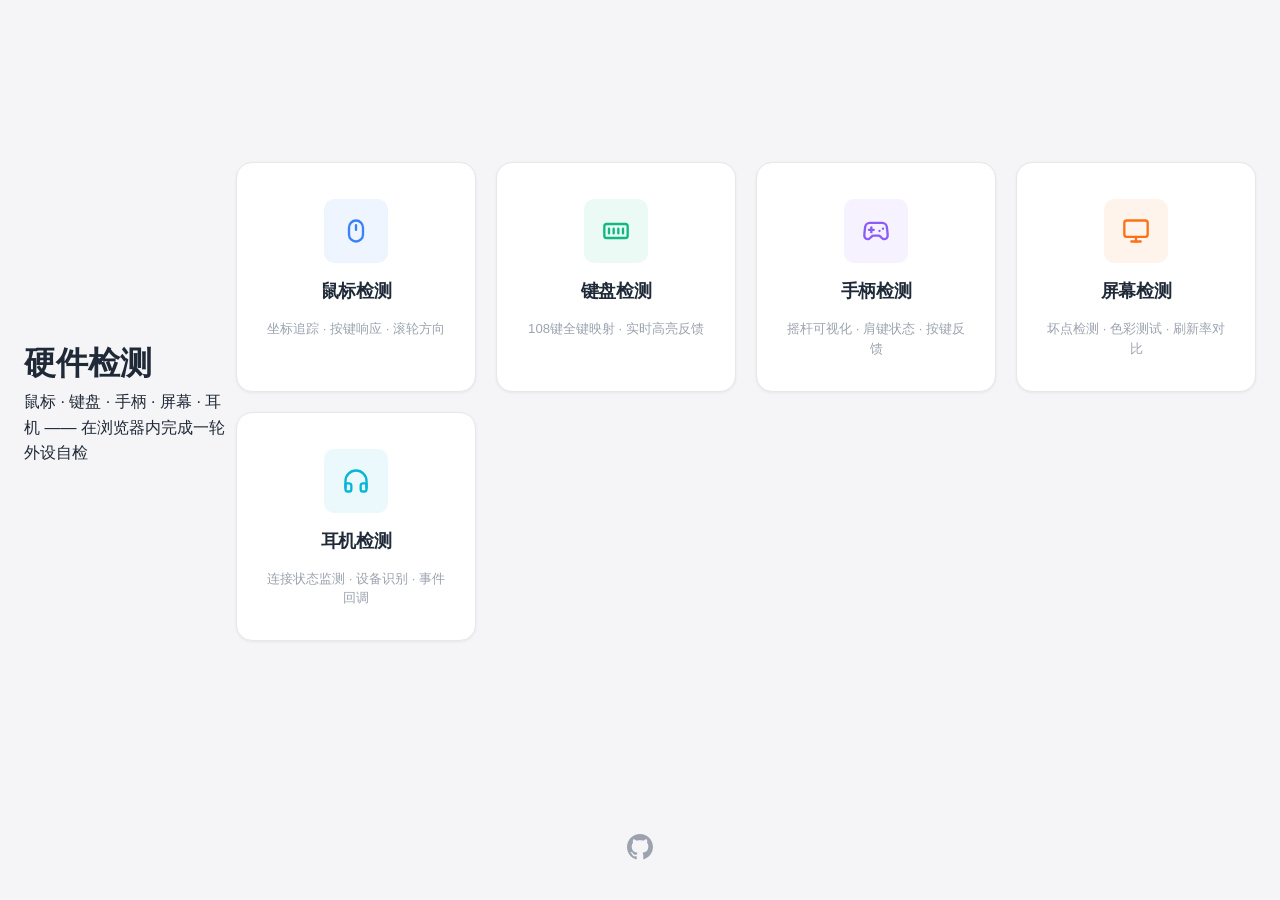
==== commit 04708769: "Update index.html" ====
--- a/index.html
+++ b/index.html
@@ -16,14 +16,16 @@
 <link rel="stylesheet" href="css/screen-detector.css">
 <link rel="stylesheet" href="css/headphone-detector.css">
 <link rel="stylesheet" href="css/headphone-audio.css">
-<link rel="stylesheet" href="css/network-detector.css">
-<link rel="stylesheet" href="css/hardware-detector.css">
 </head>
 <body>
 
 <!-- ==================== 主页 ==================== -->
 <div id="home-page" class="page active">
   <div class="home-container">
+    <div class="home-head">
+      <h1>硬件检测</h1>
+      <p>鼠标 · 键盘 · 手柄 · 屏幕 · 耳机 —— 在浏览器内完成一轮外设自检</p>
+    </div>
     <div class="card-grid">
       <button class="detection-card" onclick="navigateTo('mouse')">
         <div class="card-icon-wrap mouse">
@@ -78,34 +80,6 @@
         </div>
         <div class="card-title">耳机检测</div>
         <div class="card-desc">连接状态监测 · 设备识别 · 事件回调</div>
-      </button>
-
-      <button class="detection-card" onclick="navigateTo('network')">
-        <div class="card-icon-wrap network">
-          <svg viewBox="0 0 24 24" fill="none" stroke="currentColor" stroke-width="2" stroke-linecap="round" stroke-linejoin="round">
-            <path d="M5 12.55a11 11 0 0 1 14.08 0"/>
-            <path d="M1.42 9a16 16 0 0 1 21.16 0"/>
-            <path d="M8.53 16.11a6 6 0 0 1 6.95 0"/>
-            <line x1="12" y1="20" x2="12.01" y2="20"/>
-          </svg>
-        </div>
-        <div class="card-title">网络检测</div>
-        <div class="card-desc">在线状态 · 连接类型 · 实测延迟</div>
-      </button>
-
-      <button class="detection-card" onclick="navigateTo('hardware')">
-        <div class="card-icon-wrap hardware">
-          <svg viewBox="0 0 24 24" fill="none" stroke="currentColor" stroke-width="2" stroke-linecap="round" stroke-linejoin="round">
-            <rect x="4" y="4" width="16" height="16" rx="2"/>
-            <rect x="9" y="9" width="6" height="6"/>
-            <line x1="9" y1="1" x2="9" y2="4"/><line x1="15" y1="1" x2="15" y2="4"/>
-            <line x1="9" y1="20" x2="9" y2="23"/><line x1="15" y1="20" x2="15" y2="23"/>
-            <line x1="20" y1="9" x2="23" y2="9"/><line x1="20" y1="14" x2="23" y2="14"/>
-            <line x1="1" y1="9" x2="4" y2="9"/><line x1="1" y1="14" x2="4" y2="14"/>
-          </svg>
-        </div>
-        <div class="card-title">硬件配置</div>
-        <div class="card-desc">CPU · 内存 · GPU · 电池 · 系统</div>
       </button>
     </div>
   </div>
@@ -130,13 +104,13 @@
   </div>
   <div class="sub-content">
     <p class="section-title">移动追踪</p>
-    <div class="mouse-track-zone" id="mouse-track-zone">
-      <div class="crosshair-h" id="crosshair-h"></div>
-      <div class="crosshair-v" id="crosshair-v"></div>
-      <div class="coord-tip" id="coord-tip">X: 0, Y: 0</div>
-      <div class="track-hint">在此区域内移动鼠标</div>
-    </div>
-    <div class="panel-grid">
+    <div class="layout-split mouse-hero">
+      <div class="mouse-track-zone" id="mouse-track-zone">
+        <div class="crosshair-h" id="crosshair-h"></div>
+        <div class="crosshair-v" id="crosshair-v"></div>
+        <div class="coord-tip" id="coord-tip">X: 0, Y: 0</div>
+        <div class="track-hint">在此区域内移动鼠标</div>
+      </div>
       <div class="panel">
         <h3>坐标信息</h3>
         <div class="metric"><span class="metric-label">页面 X</span><span class="metric-value" id="m-page-x">0</span></div>
@@ -144,6 +118,8 @@
         <div class="metric"><span class="metric-label">视口 X</span><span class="metric-value" id="m-client-x">0</span></div>
         <div class="metric"><span class="metric-label">视口 Y</span><span class="metric-value" id="m-client-y">0</span></div>
       </div>
+    </div>
+    <div class="panel-grid">
       <div class="panel">
         <h3>按键状态</h3>
         <div class="indicator-row">
@@ -174,14 +150,14 @@
     <span class="nav-status"><span class="status-dot" id="kb-status-dot"></span><span id="kb-status-text">监测中</span></span>
   </div>
   <div class="sub-content">
-    <p class="section-title">当前按键</p>
-    <div class="panel" style="margin-bottom:14px">
-      <div class="indicator-row" id="kb-active-keys">
-        <span style="color:var(--text-muted);font-size:.8rem">等待按键...</span>
-      </div>
-    </div>
-
+    <p class="section-title">实时按键</p>
     <div class="panel-grid">
+      <div class="panel">
+        <h3>当前按键</h3>
+        <div class="indicator-row" id="kb-active-keys">
+          <span style="color:var(--text-muted);font-size:.8rem">等待按键...</span>
+        </div>
+      </div>
       <div class="panel">
         <h3>按键详情</h3>
         <div class="metric"><span class="metric-label">按键 (key)</span><span class="metric-value" id="kb-last-key">—</span></div>
@@ -194,8 +170,9 @@
     <p class="section-title">108 键全键盘布局</p>
     <div class="keyboard-wrap" id="kb-layout"></div>
 
+    <p class="section-title">按键事件流</p>
     <div class="key-info-panel">
-      <div class="key-history" id="kb-history">
+      <div class="key-history scroll-y" id="kb-history">
         <div class="key-history-empty">按下任意键开始记录...</div>
       </div>
     </div>
@@ -213,17 +190,15 @@
     <span class="nav-status"><span class="status-dot" id="gp-status-dot"></span><span id="gp-status-text">监测中</span></span>
   </div>
   <div class="sub-content">
-    <div class="panel-grid" id="gp-connection-panel">
-      <div class="panel" style="grid-column:1/-1">
-        <div style="text-align:center;padding:16px" id="gp-connection-status">
-          <span style="color:var(--text-muted)">正在检测手柄连接...</span>
-        </div>
+    <div class="panel gp-connection-bar" id="gp-connection-panel">
+      <div class="gp-connection-status" id="gp-connection-status">
+        <span style="color:var(--text-muted)">正在检测手柄连接...</span>
       </div>
     </div>
 
     <div id="gp-visual-panel" style="display:none">
       <p class="section-title">摇杆 & 肩键可视化</p>
-      <div class="panel" style="margin-bottom:16px">
+      <div class="panel" style="margin-bottom:var(--space)">
         <div class="gamepad-visual-wrap" id="gp-visual"></div>
       </div>
     </div>
@@ -253,6 +228,7 @@
     <p class="section-title">屏幕信息</p>
     <div class="panel-grid">
       <div class="panel">
+        <h3>显示参数</h3>
         <div class="metric"><span class="metric-label">物理分辨率</span><span class="metric-value" id="sc-resolution">—</span></div>
         <div class="metric"><span class="metric-label">可用区域</span><span class="metric-value" id="sc-avail">—</span></div>
         <div class="metric"><span class="metric-label">设备像素比</span><span class="metric-value" id="sc-dpr">—</span></div>
@@ -260,6 +236,7 @@
         <div class="metric"><span class="metric-label">刷新率</span><span class="metric-value" id="sc-refresh-rate">检测中...</span></div>
       </div>
       <div class="panel">
+        <h3>窗口与交互</h3>
         <div class="metric"><span class="metric-label">窗口尺寸</span><span class="metric-value" id="sc-window">—</span></div>
         <div class="metric"><span class="metric-label">屏幕方向</span><span class="metric-value" id="sc-orientation">—</span></div>
         <div class="metric"><span class="metric-label">触摸支持</span><span class="metric-value" id="sc-touch">—</span></div>
@@ -283,20 +260,22 @@
       </div>
     </div>
 
-    <p class="section-title">纯色 / 坏点检测 <span style="font-weight:400;font-size:.73rem;color:var(--text-muted)">（点击进入全屏）</span></p>
-    <div class="color-test-area" id="color-test-area" style="background:#000" onclick="goFullscreenColorTest()">
-      点击进入全屏检测 · 或点击下方色块切换
-    </div>
-    <div class="color-palette" id="color-palette">
-      <div class="color-swatch" style="background:#fff" data-color="#ffffff" onclick="event.stopPropagation();setColorTest('#ffffff')"></div>
-      <div class="color-swatch" style="background:#000" data-color="#000000" onclick="event.stopPropagation();setColorTest('#000000')"></div>
-      <div class="color-swatch" style="background:#f00" data-color="#ff0000" onclick="event.stopPropagation();setColorTest('#ff0000')"></div>
-      <div class="color-swatch" style="background:#0f0" data-color="#00ff00" onclick="event.stopPropagation();setColorTest('#00ff00')"></div>
-      <div class="color-swatch" style="background:#00f" data-color="#0000ff" onclick="event.stopPropagation();setColorTest('#0000ff')"></div>
-      <div class="color-swatch" style="background:#ff0" data-color="#ffff00" onclick="event.stopPropagation();setColorTest('#ffff00')"></div>
-      <div class="color-swatch" style="background:#0ff" data-color="#00ffff" onclick="event.stopPropagation();setColorTest('#00ffff')"></div>
-      <div class="color-swatch" style="background:#f0f" data-color="#ff00ff" onclick="event.stopPropagation();setColorTest('#ff00ff')"></div>
-      <div class="color-swatch" style="background:#888" data-color="#808080" onclick="event.stopPropagation();setColorTest('#808080')"></div>
+    <p class="section-title">纯色 / 坏点检测 <span style="font-weight:400;font-size:.73rem;color:var(--text-muted);text-transform:none;letter-spacing:0">（点击进入全屏）</span></p>
+    <div class="layout-split color-test-layout">
+      <div class="color-test-area" id="color-test-area" style="background:#000" onclick="goFullscreenColorTest()">
+        点击进入全屏检测 · 或点击右/下方色块切换
+      </div>
+      <div class="color-palette" id="color-palette">
+        <div class="color-swatch" style="background:#fff" data-color="#ffffff" onclick="event.stopPropagation();setColorTest('#ffffff')"></div>
+        <div class="color-swatch" style="background:#000" data-color="#000000" onclick="event.stopPropagation();setColorTest('#000000')"></div>
+        <div class="color-swatch" style="background:#f00" data-color="#ff0000" onclick="event.stopPropagation();setColorTest('#ff0000')"></div>
+        <div class="color-swatch" style="background:#0f0" data-color="#00ff00" onclick="event.stopPropagation();setColorTest('#00ff00')"></div>
+        <div class="color-swatch" style="background:#00f" data-color="#0000ff" onclick="event.stopPropagation();setColorTest('#0000ff')"></div>
+        <div class="color-swatch" style="background:#ff0" data-color="#ffff00" onclick="event.stopPropagation();setColorTest('#ffff00')"></div>
+        <div class="color-swatch" style="background:#0ff" data-color="#00ffff" onclick="event.stopPropagation();setColorTest('#00ffff')"></div>
+        <div class="color-swatch" style="background:#f0f" data-color="#ff00ff" onclick="event.stopPropagation();setColorTest('#ff00ff')"></div>
+        <div class="color-swatch" style="background:#888" data-color="#808080" onclick="event.stopPropagation();setColorTest('#808080')"></div>
+      </div>
     </div>
 
     <div class="screen-actions">
@@ -321,6 +300,7 @@
     <span class="page-title">耳机检测</span>
   </div>
     <div class="sub-content">
+    <p class="section-title">音频输出测试</p>
     <!-- 音乐播放检测：实时波形 + 音量控制 -->
     <div class="panel hp-audio-panel hp-detect-content">
       <h3>音乐播放检测 · 实时波形</h3>
@@ -394,6 +374,7 @@
     </div>
 
     <!-- 设备列表 + 事件日志 -->
+    <p class="section-title">设备与事件</p>
     <div class="panel-grid hp-detect-content">
       <div class="panel">
         <h3>音频输出设备</h3>
@@ -424,145 +405,6 @@
   </div>
 </div>
 
-<!-- ==================== 网络检测 ==================== -->
-<div id="network-page" class="page">
-  <div class="nav-bar">
-    <button class="back-btn" onclick="navigateTo('home')">
-      <svg viewBox="0 0 24 24" fill="none" stroke="currentColor" stroke-width="2" stroke-linecap="round" stroke-linejoin="round"><path d="M19 12H5M12 19l-7-7 7-7"/></svg>
-      返回
-    </button>
-    <span class="page-title">网络检测</span>
-    <span class="nav-status"><span class="status-dot" id="net-status-dot"></span><span id="net-status-text">检测中</span></span>
-  </div>
-  <div class="sub-content">
-    <p class="section-title">连接概览</p>
-    <div class="panel-grid">
-      <div class="panel">
-        <h3>实时状态</h3>
-        <div class="net-online-badge" id="net-online-badge">在线</div>
-        <div class="metric"><span class="metric-label">连接类型</span><span class="metric-value" id="net-type">—</span></div>
-        <div class="metric"><span class="metric-label">有效类型</span><span class="metric-value" id="net-effective">—</span></div>
-        <div class="metric"><span class="metric-label">下行带宽</span><span class="metric-value" id="net-downlink">—</span></div>
-        <div class="metric"><span class="metric-label">网络 RTT</span><span class="metric-value" id="net-rtt">—</span></div>
-        <div class="metric"><span class="metric-label">省流量模式</span><span class="metric-value" id="net-savedata">—</span></div>
-      </div>
-      <div class="panel">
-        <h3>实测延迟</h3>
-        <div class="net-ping-big" id="net-ping-big">测速中…</div>
-        <div class="metric"><span class="metric-label">最小</span><span class="metric-value" id="net-ping-min">—</span></div>
-        <div class="metric"><span class="metric-label">平均</span><span class="metric-value" id="net-ping-avg">—</span></div>
-        <div class="metric"><span class="metric-label">最大</span><span class="metric-value" id="net-ping-max">—</span></div>
-        <div class="metric"><span class="metric-label">样本数</span><span class="metric-value" id="net-ping-count">—</span></div>
-      </div>
-    </div>
-
-    <p class="section-title">网络地址</p>
-    <div class="panel-grid">
-      <div class="panel">
-        <h3>IP 地址</h3>
-        <div class="metric"><span class="metric-label">本机 IP（局域网）</span><span class="metric-value" id="net-local-ip">检测中…</span></div>
-        <div class="metric"><span class="metric-label">公网 IP</span><span class="metric-value" id="net-public-ip">检测中…</span></div>
-        <div class="metric"><span class="metric-label">地理位置</span><span class="metric-value" id="net-geo">—</span></div>
-        <div class="metric"><span class="metric-label">运营商 / ISP</span><span class="metric-value" id="net-isp">—</span></div>
-      </div>
-      <div class="panel">
-        <h3>路由与 DNS</h3>
-        <div class="metric"><span class="metric-label">子网掩码</span><span class="metric-value net-na" id="net-subnet">浏览器无法读取</span></div>
-        <div class="metric"><span class="metric-label">默认网关</span><span class="metric-value net-na" id="net-gateway">浏览器无法读取</span></div>
-        <div class="metric"><span class="metric-label">DNS 服务器</span><span class="metric-value net-na" id="net-dns">浏览器无法读取</span></div>
-        <p class="net-note">说明：子网掩码、默认网关、DNS 服务器属于操作系统网络栈信息，浏览器出于安全与隐私限制无法读取。如需此类信息，请改用系统命令（如 <code>ipconfig</code> / <code>ifconfig</code>）或在本项目加入后端代理转发。</p>
-      </div>
-    </div>
-
-    <p class="section-title">实时延迟曲线</p>
-    <div class="panel">
-      <canvas id="net-ping-chart" class="net-ping-chart"></canvas>
-      <div class="net-ping-hint">每 2 秒同域探测一次往返延迟</div>
-    </div>
-  </div>
-</div>
-
-<!-- ==================== 硬件配置 ==================== -->
-<div id="hardware-page" class="page">
-  <div class="nav-bar">
-    <button class="back-btn" onclick="navigateTo('home')">
-      <svg viewBox="0 0 24 24" fill="none" stroke="currentColor" stroke-width="2" stroke-linecap="round" stroke-linejoin="round"><path d="M19 12H5M12 19l-7-7 7-7"/></svg>
-      返回
-    </button>
-    <span class="page-title">硬件配置</span>
-  </div>
-  <div class="sub-content">
-    <p class="section-title">处理器与内存</p>
-    <div class="panel-grid">
-      <div class="panel">
-        <h3>CPU / 内存</h3>
-        <div class="metric"><span class="metric-label">逻辑核心数</span><span class="metric-value" id="hw-cpu-cores">—</span></div>
-        <div class="metric"><span class="metric-label">设备内存</span><span class="metric-value" id="hw-memory">—</span></div>
-        <div class="metric"><span class="metric-label">架构 / 平台</span><span class="metric-value" id="hw-platform">—</span></div>
-      </div>
-      <div class="panel">
-        <h3>显示</h3>
-        <div class="metric"><span class="metric-label">分辨率</span><span class="metric-value" id="hw-screen">—</span></div>
-        <div class="metric"><span class="metric-label">设备像素比</span><span class="metric-value" id="hw-dpr">—</span></div>
-        <div class="metric"><span class="metric-label">色彩深度</span><span class="metric-value" id="hw-color-depth">—</span></div>
-        <div class="metric"><span class="metric-label">触摸点数</span><span class="metric-value" id="hw-touch">—</span></div>
-      </div>
-    </div>
-
-    <p class="section-title">图形处理器（GPU）<span style="font-weight:400;color:var(--text-muted)">— 检测到 <span id="hw-gpu-count">0</span> 块</span></p>
-    <div class="panel">
-      <div class="hw-gpu-list" id="hw-gpu-list"></div>
-    </div>
-
-    <p class="section-title">存储</p>
-    <div class="panel-grid">
-      <div class="panel">
-        <h3>站点存储配额</h3>
-        <div class="metric"><span class="metric-label">已用</span><span class="metric-value" id="hw-storage-usage">—</span></div>
-        <div class="metric"><span class="metric-label">配额</span><span class="metric-value" id="hw-storage-quota">—</span></div>
-        <p class="hw-note">说明：浏览器出于安全限制无法读取物理硬盘（型号 / 容量 / 剩余空间）。此处显示的是当前站点（origin）可用的 Web Storage 配额，并非硬盘真实数据。</p>
-      </div>
-      <div class="panel">
-        <h3>电池</h3>
-        <div class="metric"><span class="metric-label">剩余电量</span><span class="metric-value" id="hw-battery-level">—</span></div>
-        <div class="metric"><span class="metric-label">充电状态</span><span class="metric-value" id="hw-battery-charging">—</span></div>
-      </div>
-    </div>
-
-    <p class="section-title">更多配置</p>
-    <div class="panel-grid">
-      <div class="panel">
-        <h3>系统与区域</h3>
-        <div class="metric"><span class="metric-label">时区</span><span class="metric-value" id="hw-tz">—</span></div>
-        <div class="metric"><span class="metric-label">CPU 架构</span><span class="metric-value" id="hw-arch">—</span></div>
-        <div class="metric"><span class="metric-label">色彩空间</span><span class="metric-value" id="hw-color-gamut">—</span></div>
-        <div class="metric"><span class="metric-label">像素深度</span><span class="metric-value" id="hw-pixel-depth">—</span></div>
-        <div class="metric"><span class="metric-label">移动设备</span><span class="metric-value" id="hw-mobile">—</span></div>
-      </div>
-      <div class="panel">
-        <h3>浏览器标识</h3>
-        <div class="metric"><span class="metric-label">UA Brands</span><span class="metric-value hw-ua" id="hw-ua-brands">—</span></div>
-        <div class="metric"><span class="metric-label">屏幕方向</span><span class="metric-value" id="hw-orientation">—</span></div>
-      </div>
-    </div>
-
-    <p class="section-title">浏览器环境</p>
-    <div class="panel-grid">
-      <div class="panel">
-        <h3>浏览器 / 操作系统</h3>
-        <div class="metric"><span class="metric-label">浏览器</span><span class="metric-value" id="hw-browser">—</span></div>
-        <div class="metric"><span class="metric-label">操作系统</span><span class="metric-value" id="hw-os">—</span></div>
-        <div class="metric"><span class="metric-label">语言</span><span class="metric-value" id="hw-lang">—</span></div>
-        <div class="metric"><span class="metric-label">User-Agent</span><span class="metric-value hw-ua" id="hw-ua">—</span></div>
-      </div>
-      <div class="panel">
-        <h3>能力支持</h3>
-        <div class="indicator-row" id="hw-capabilities"></div>
-      </div>
-    </div>
-  </div>
-</div>
-
 <!-- ============================================================
      脚本（按依赖顺序加载，defer 确保 HTML 解析完成后执行）
      顺序：各检测器模块 → 导航 → 初始化
@@ -573,8 +415,6 @@
 <script src="js/screen-detector.js" defer></script>
 <script src="js/headphone-detector.js" defer></script>
 <script src="js/headphone-audio.js" defer></script>
-<script src="js/network-detector.js" defer></script>
-<script src="js/hardware-detector.js" defer></script>
 <script src="js/navigation.js" defer></script>
 <script src="js/main.js" defer></script>
 </body>
